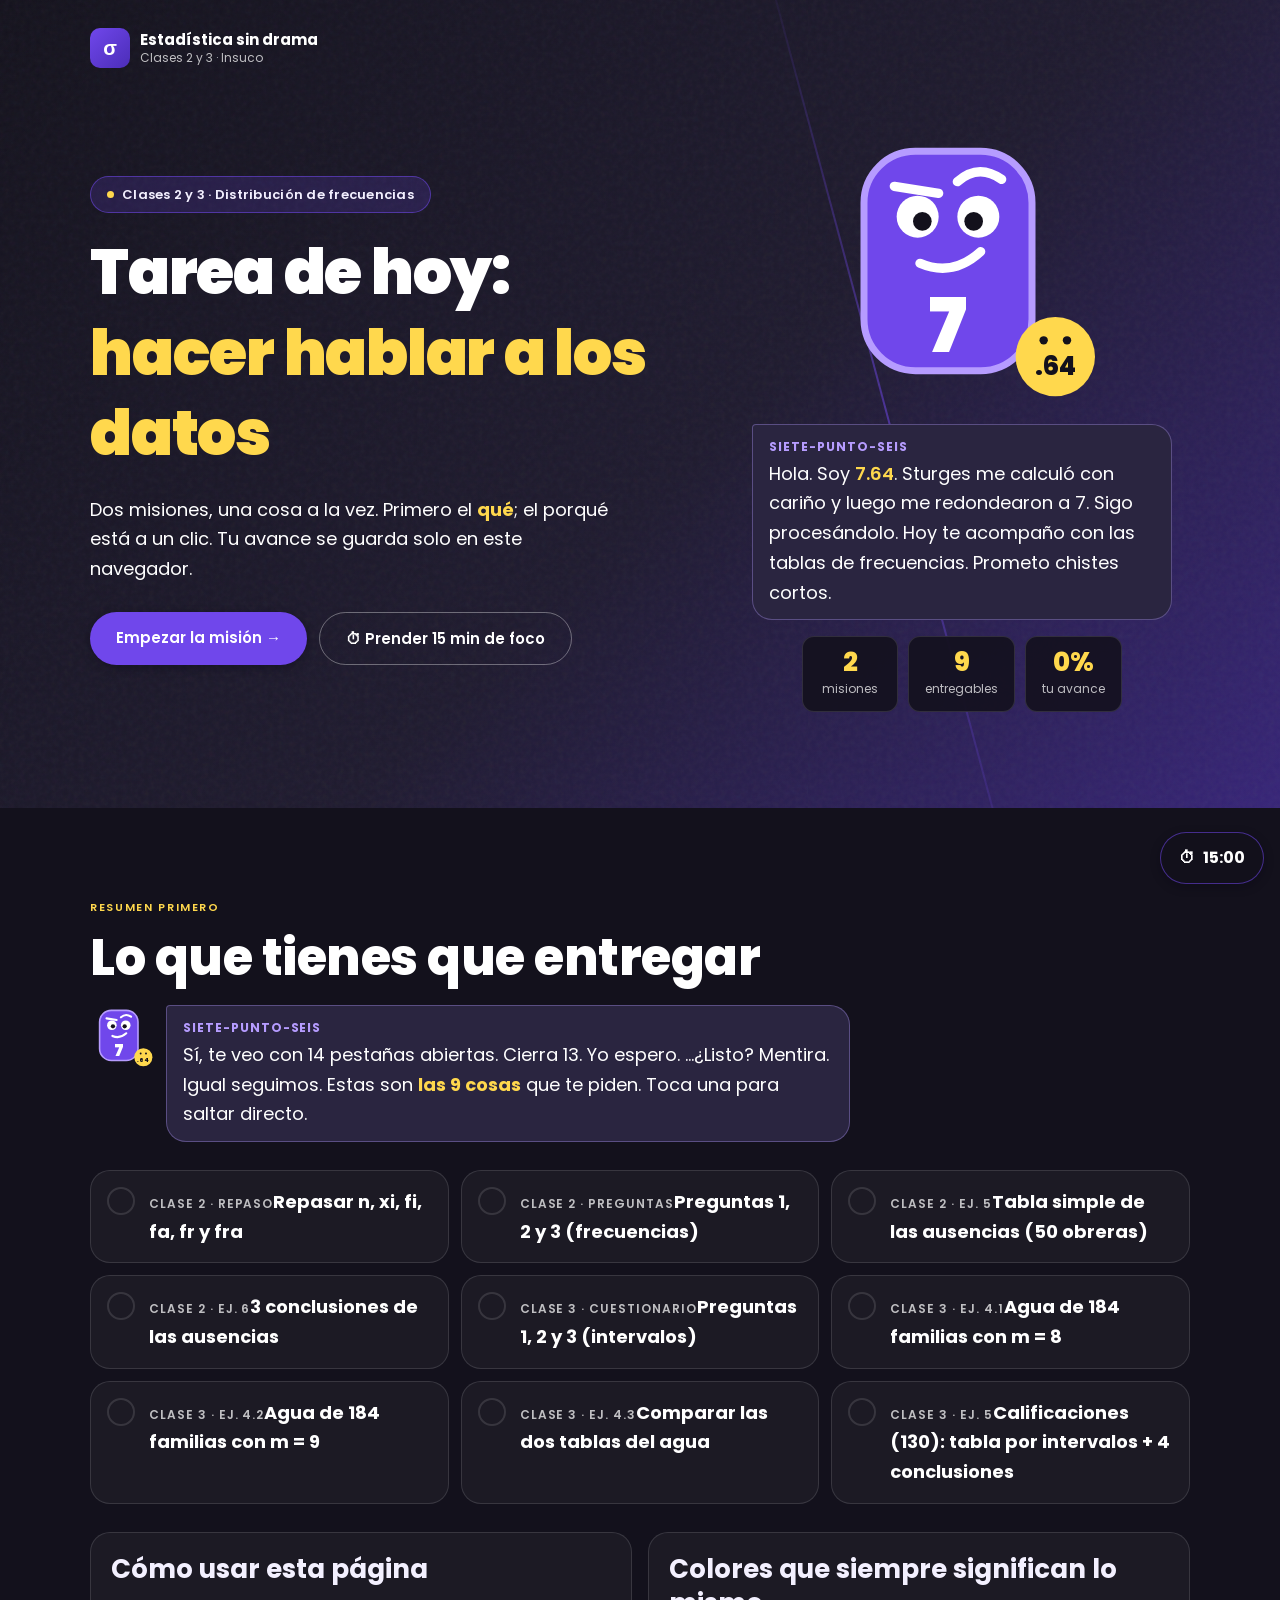
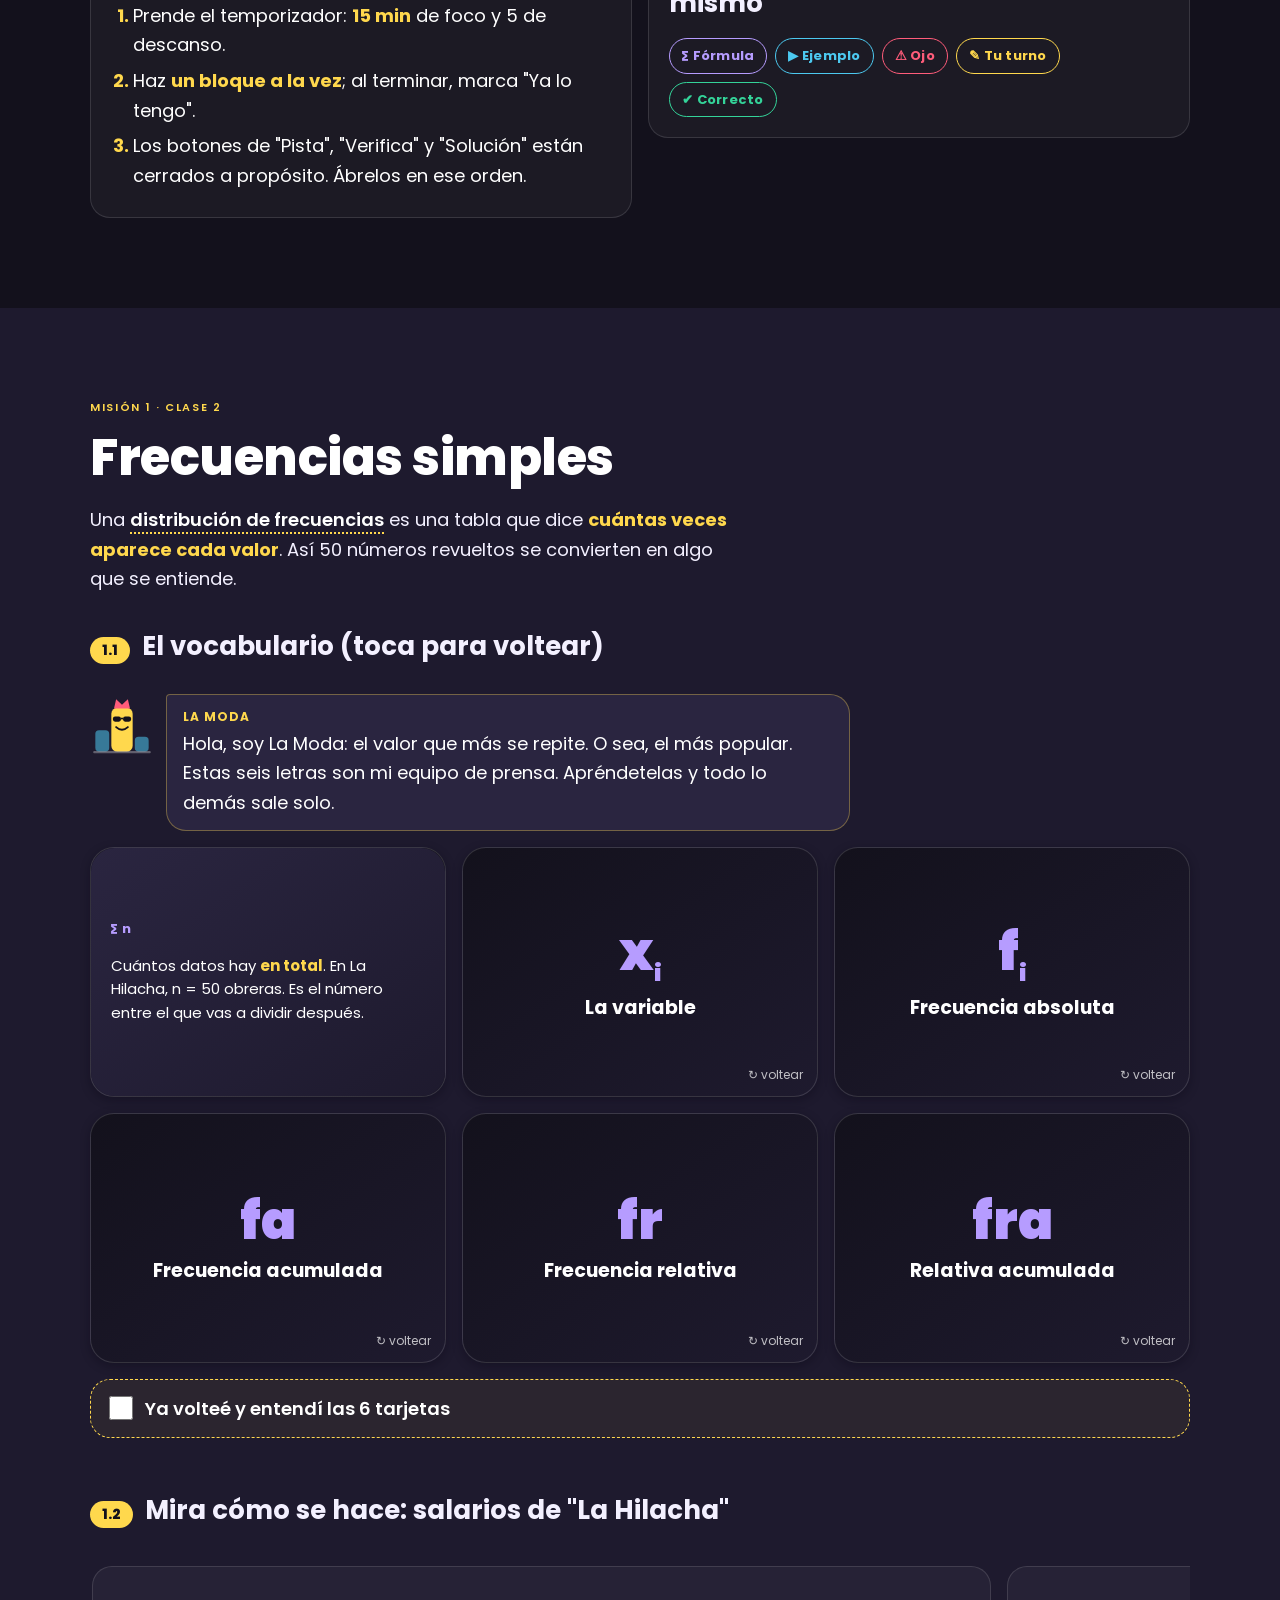
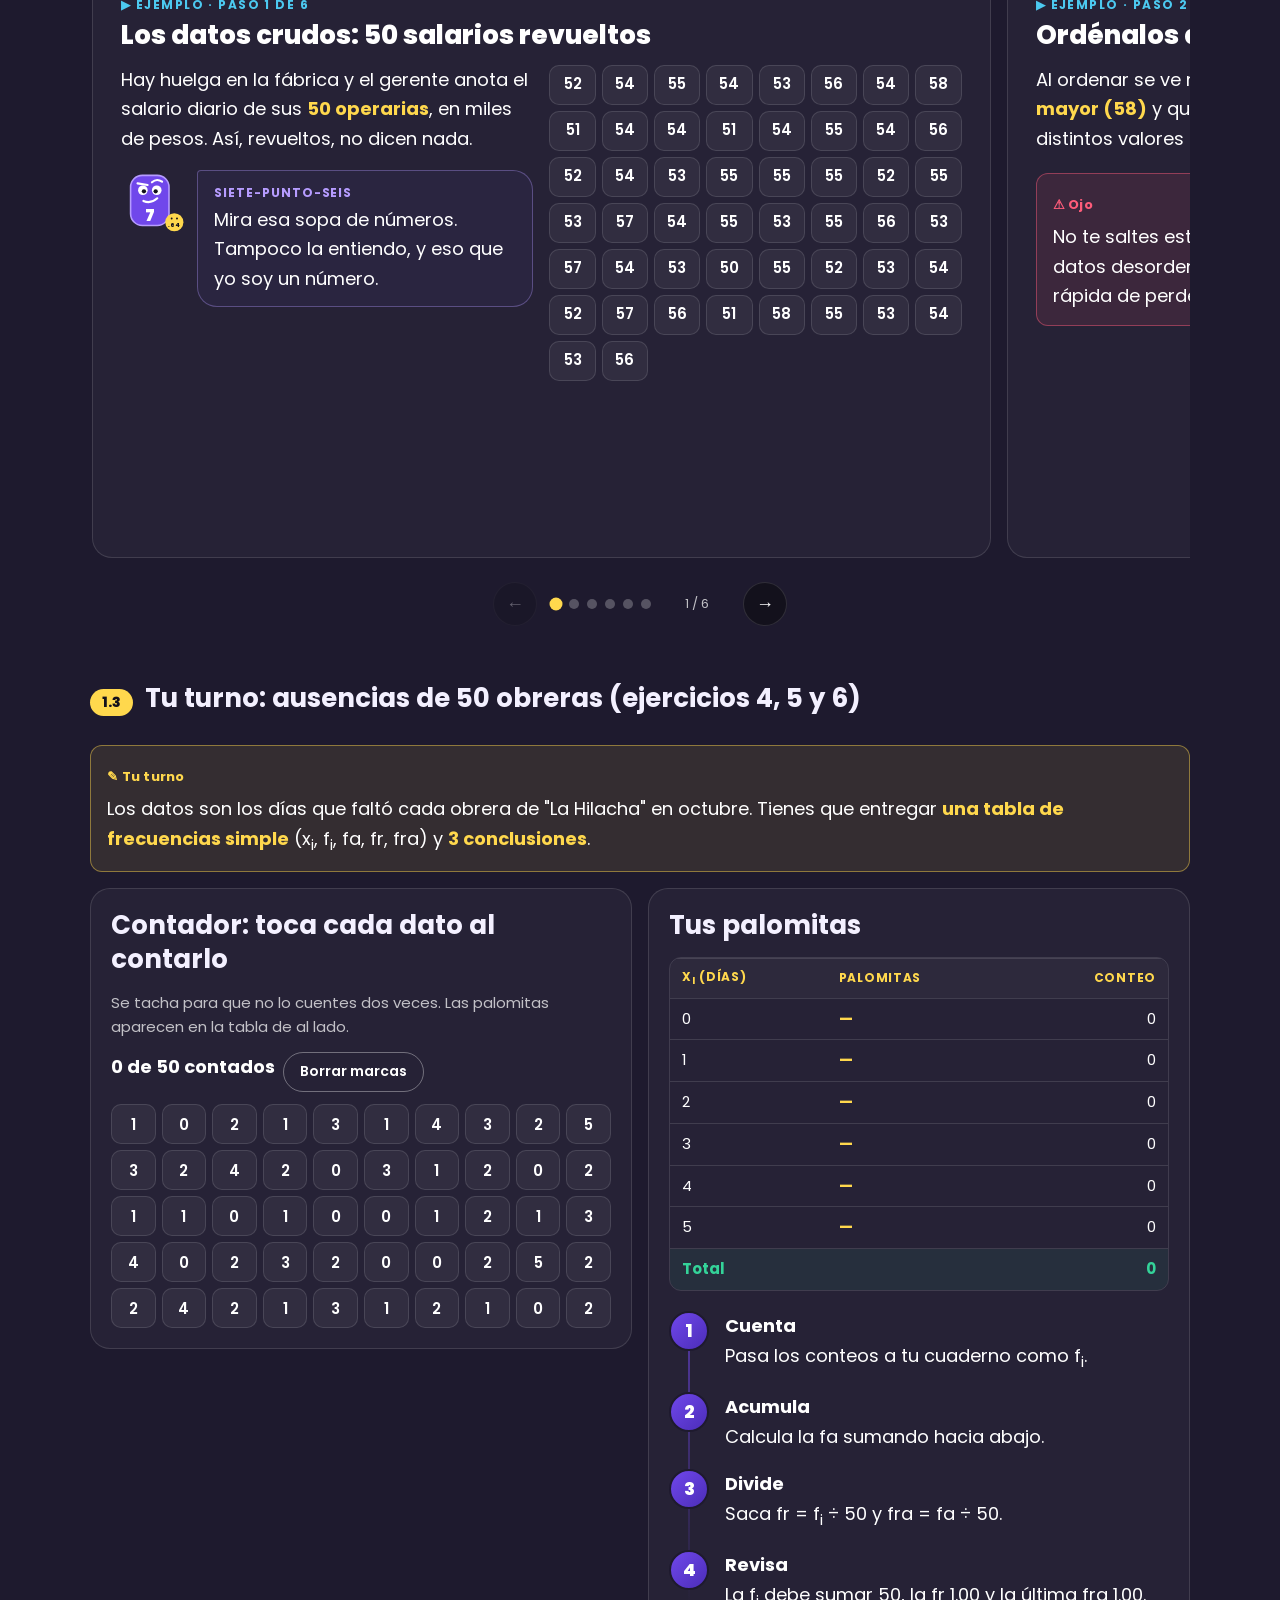
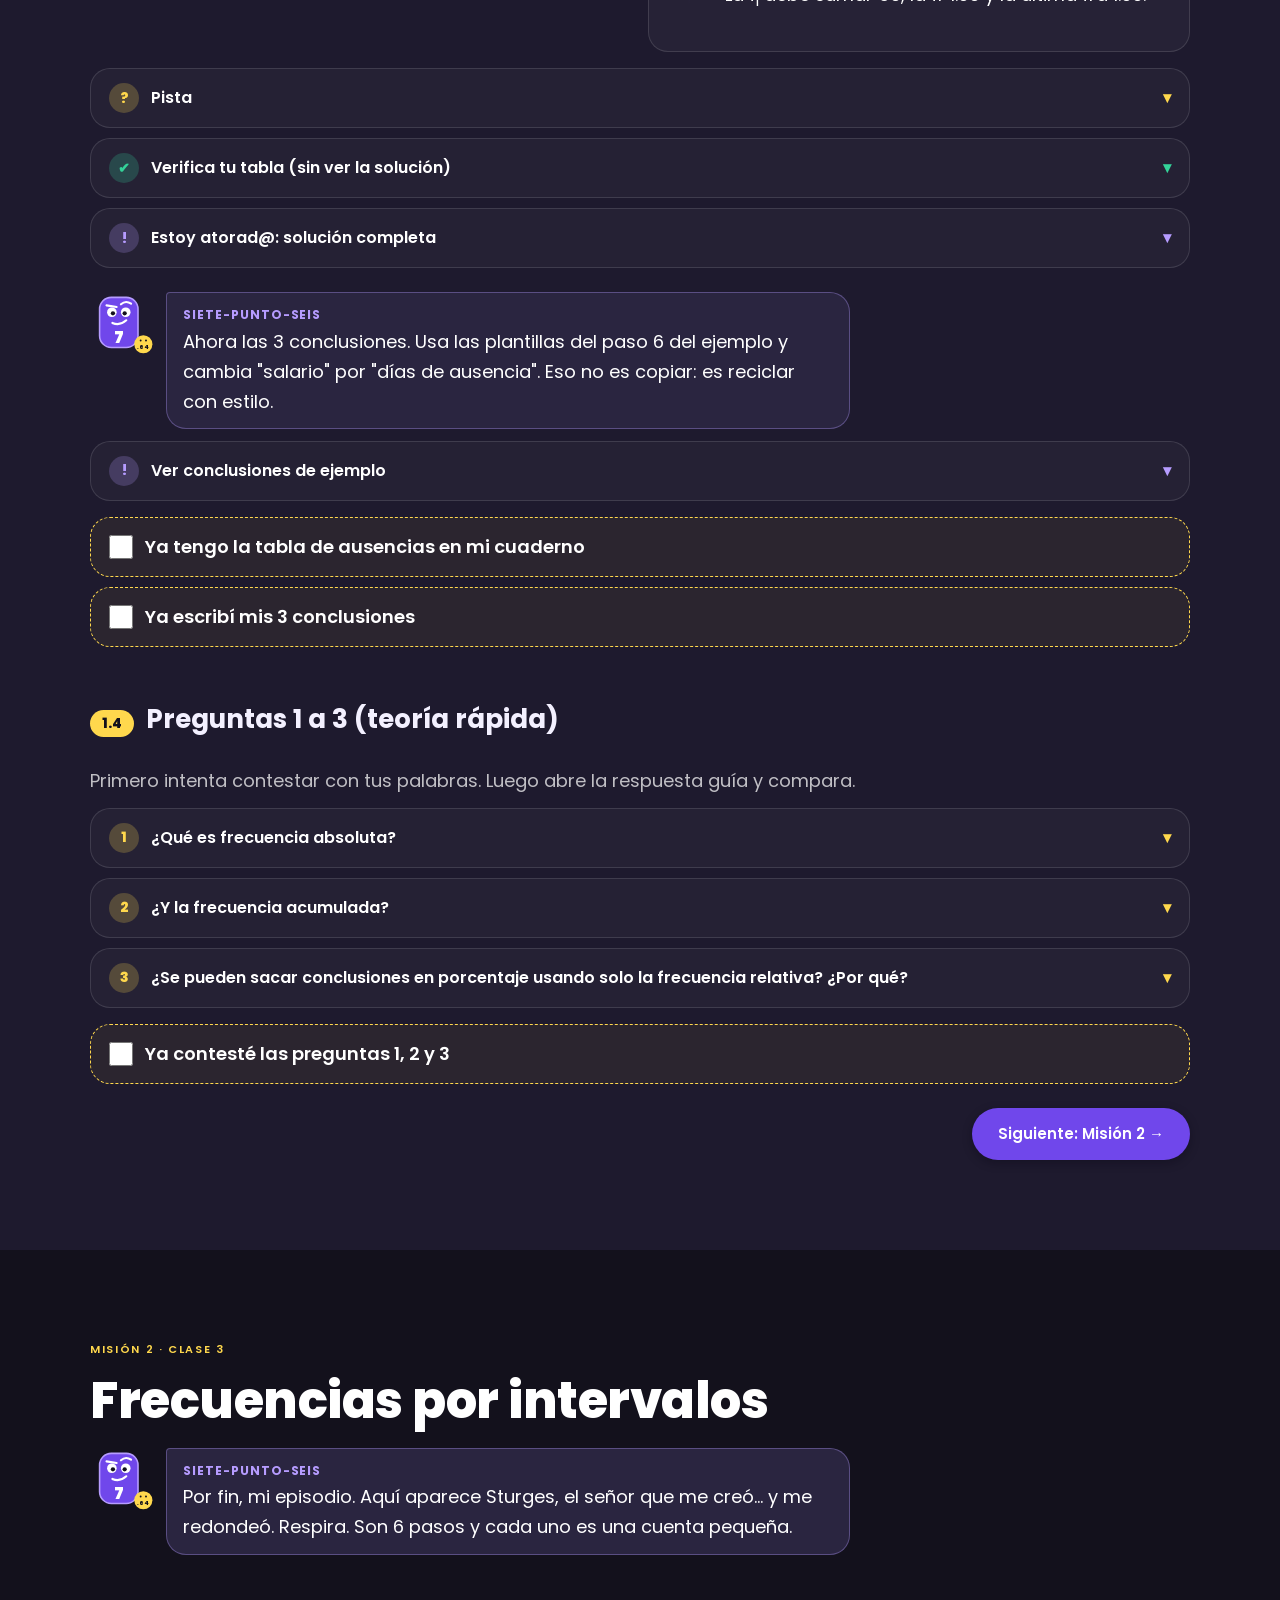
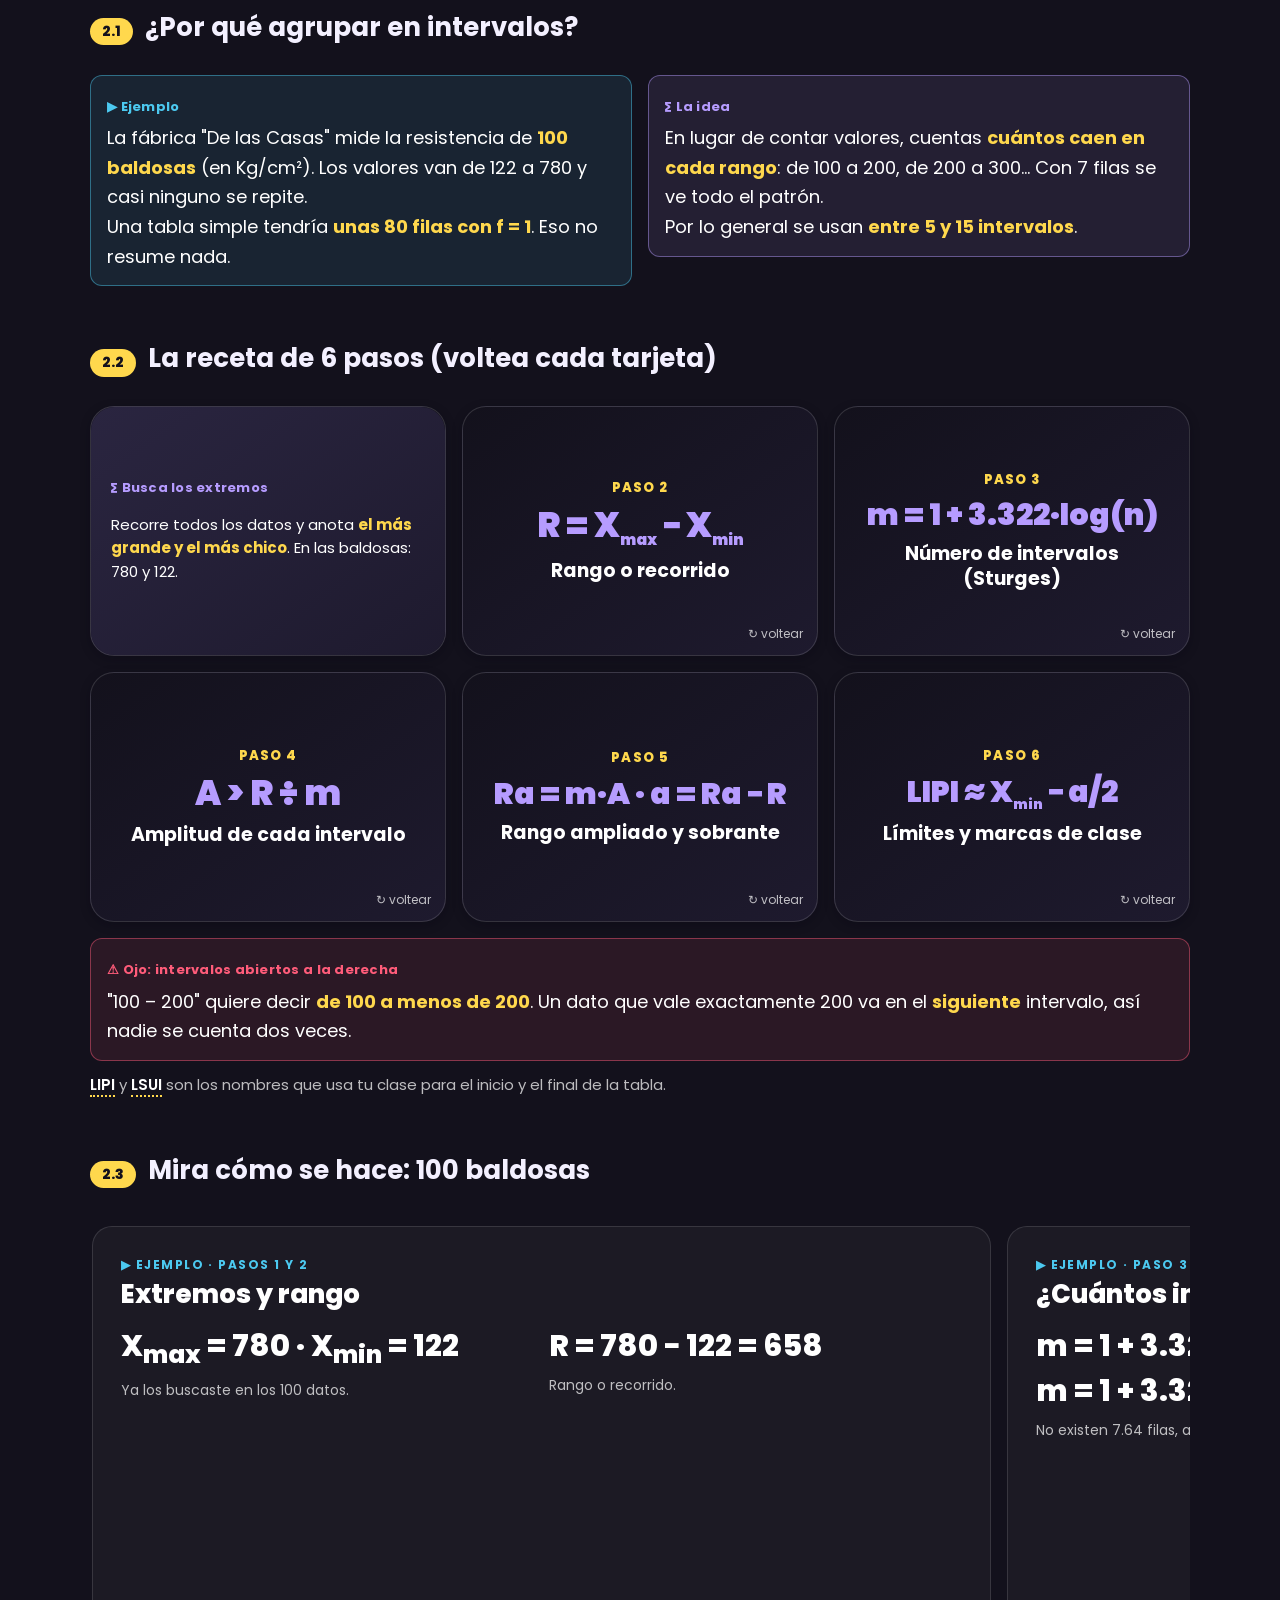
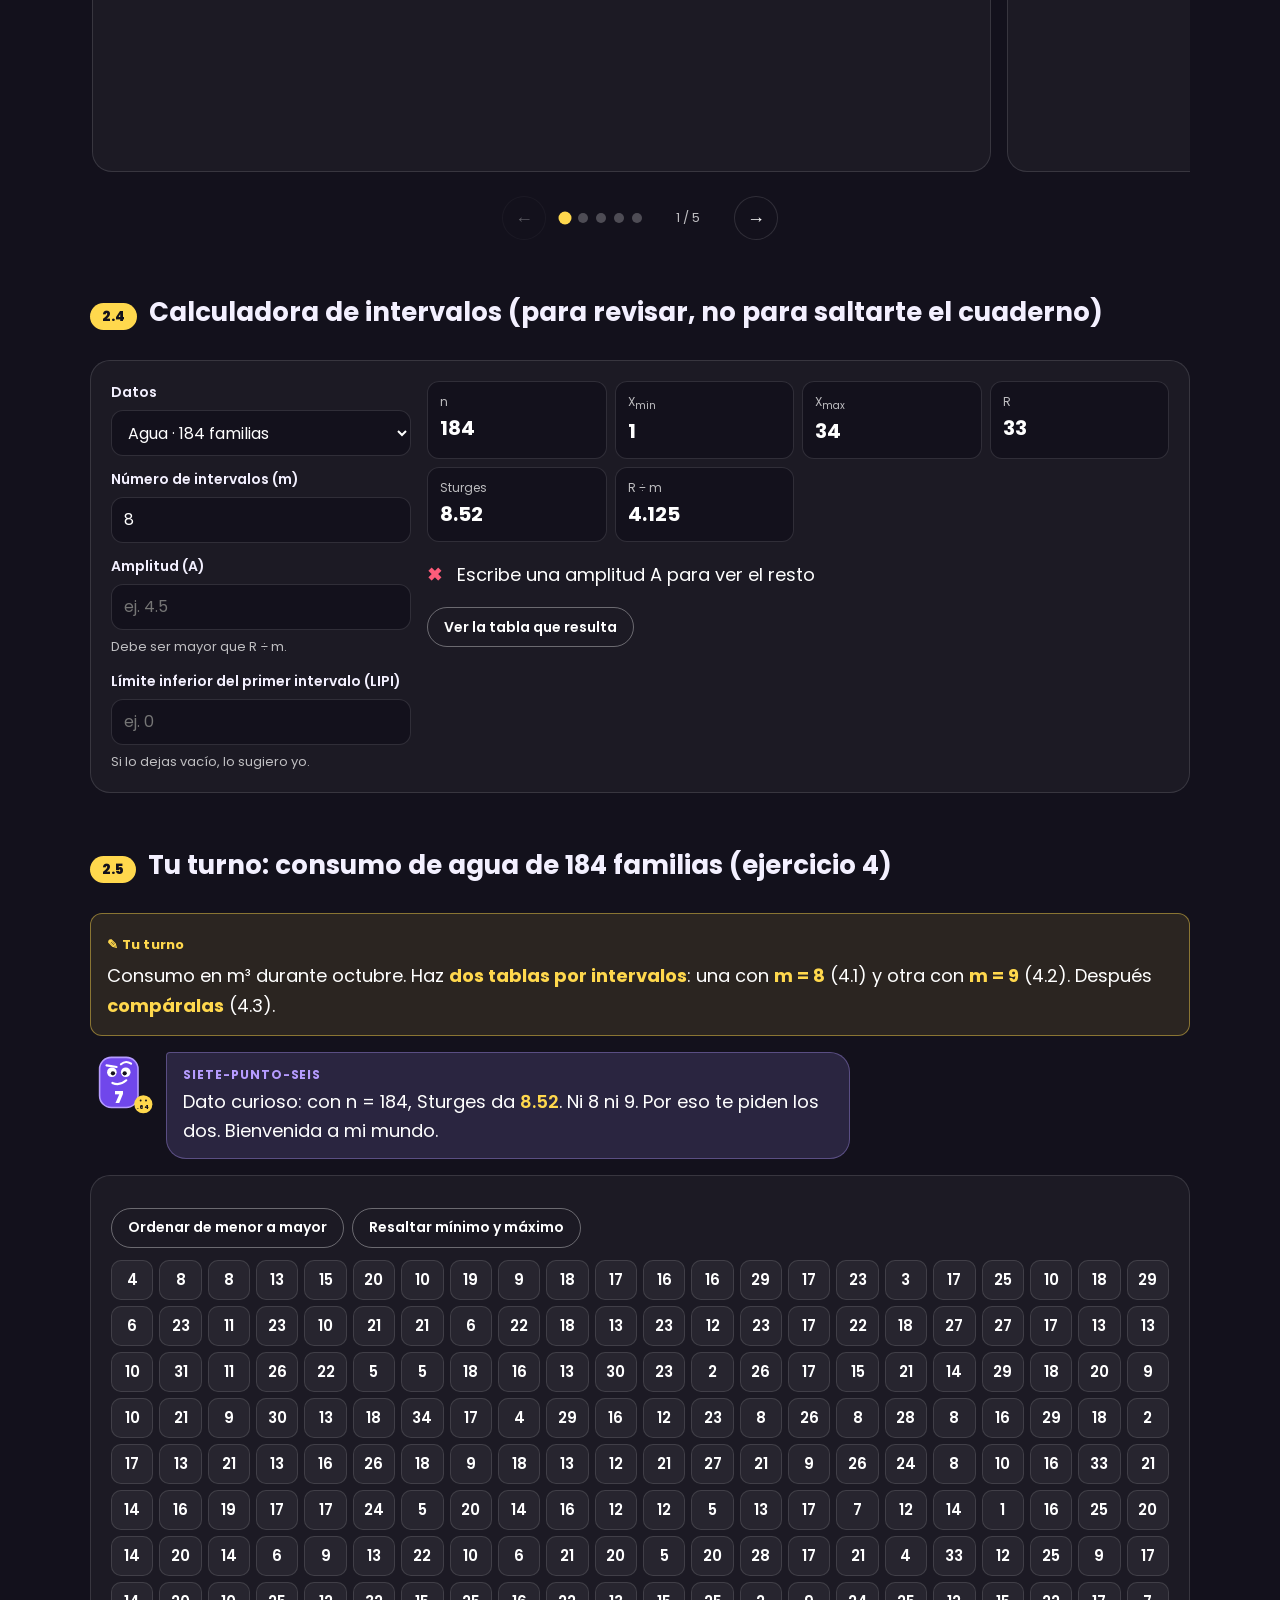
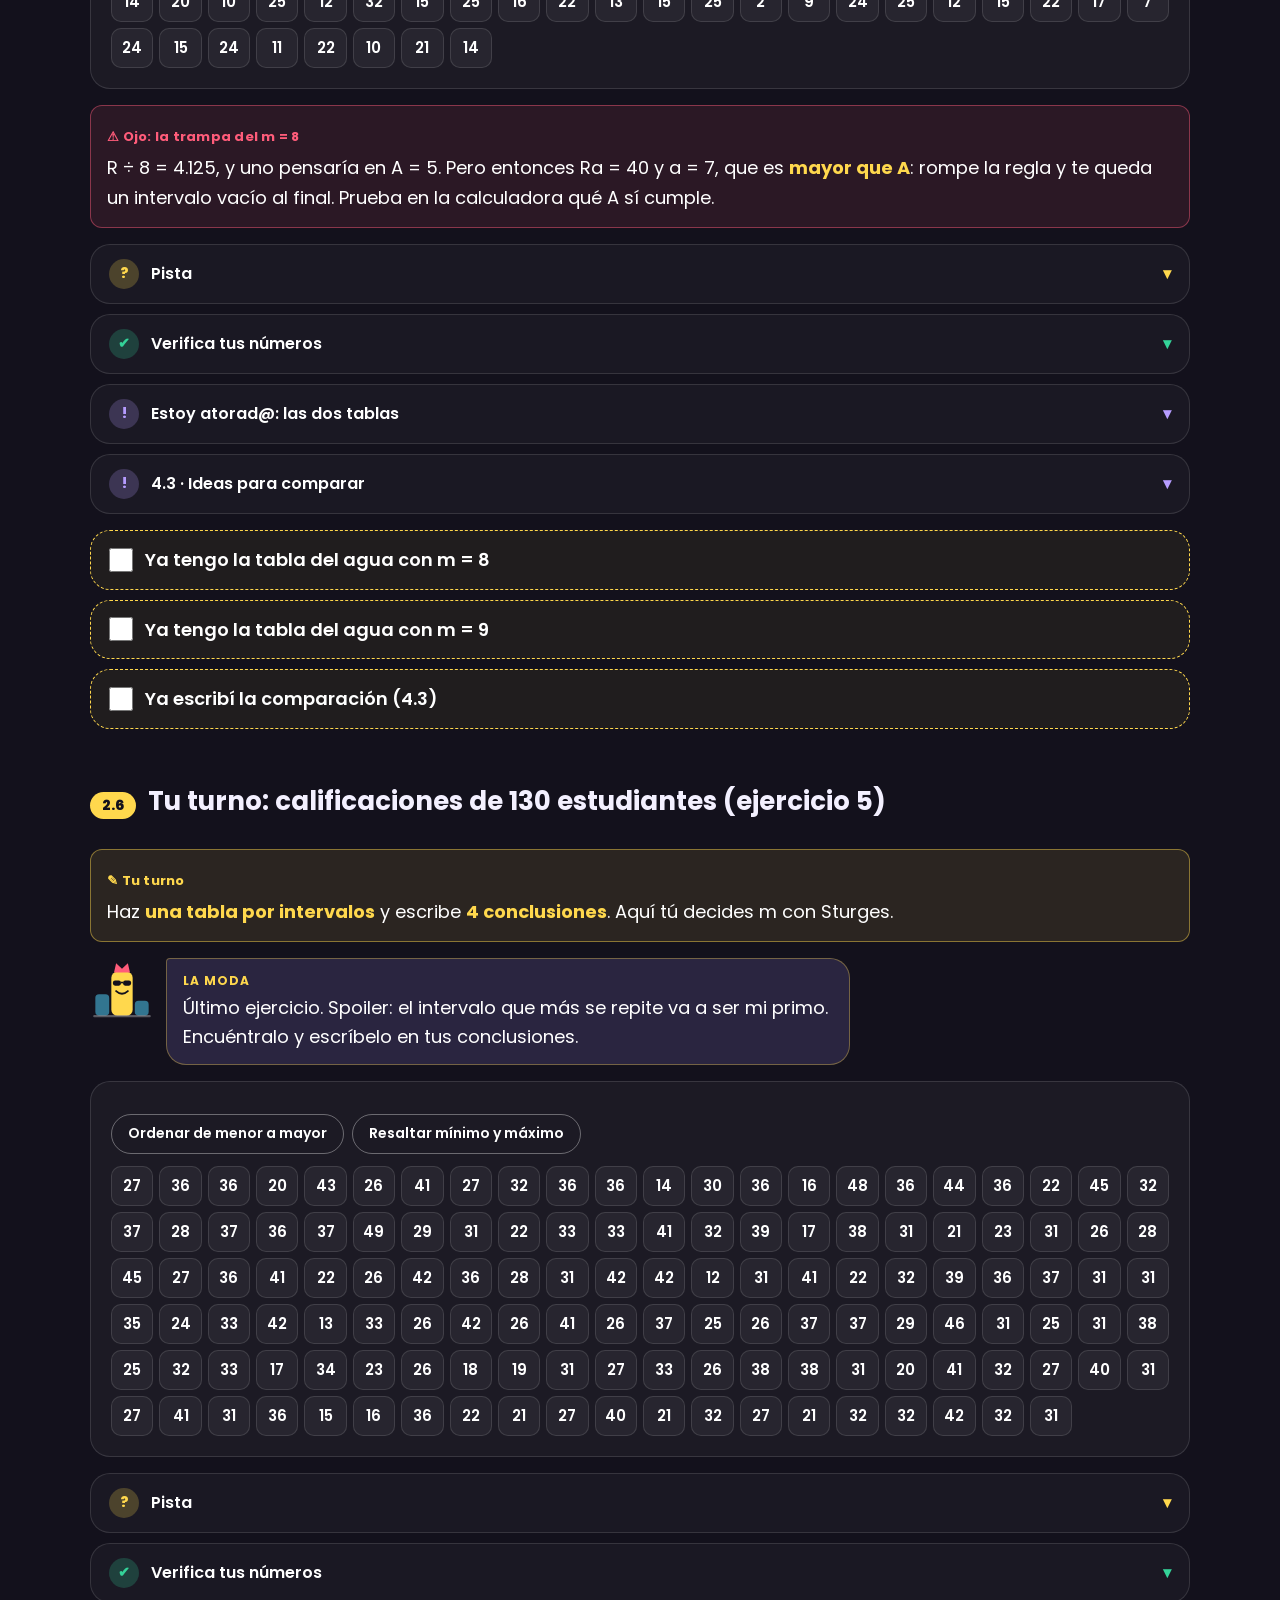
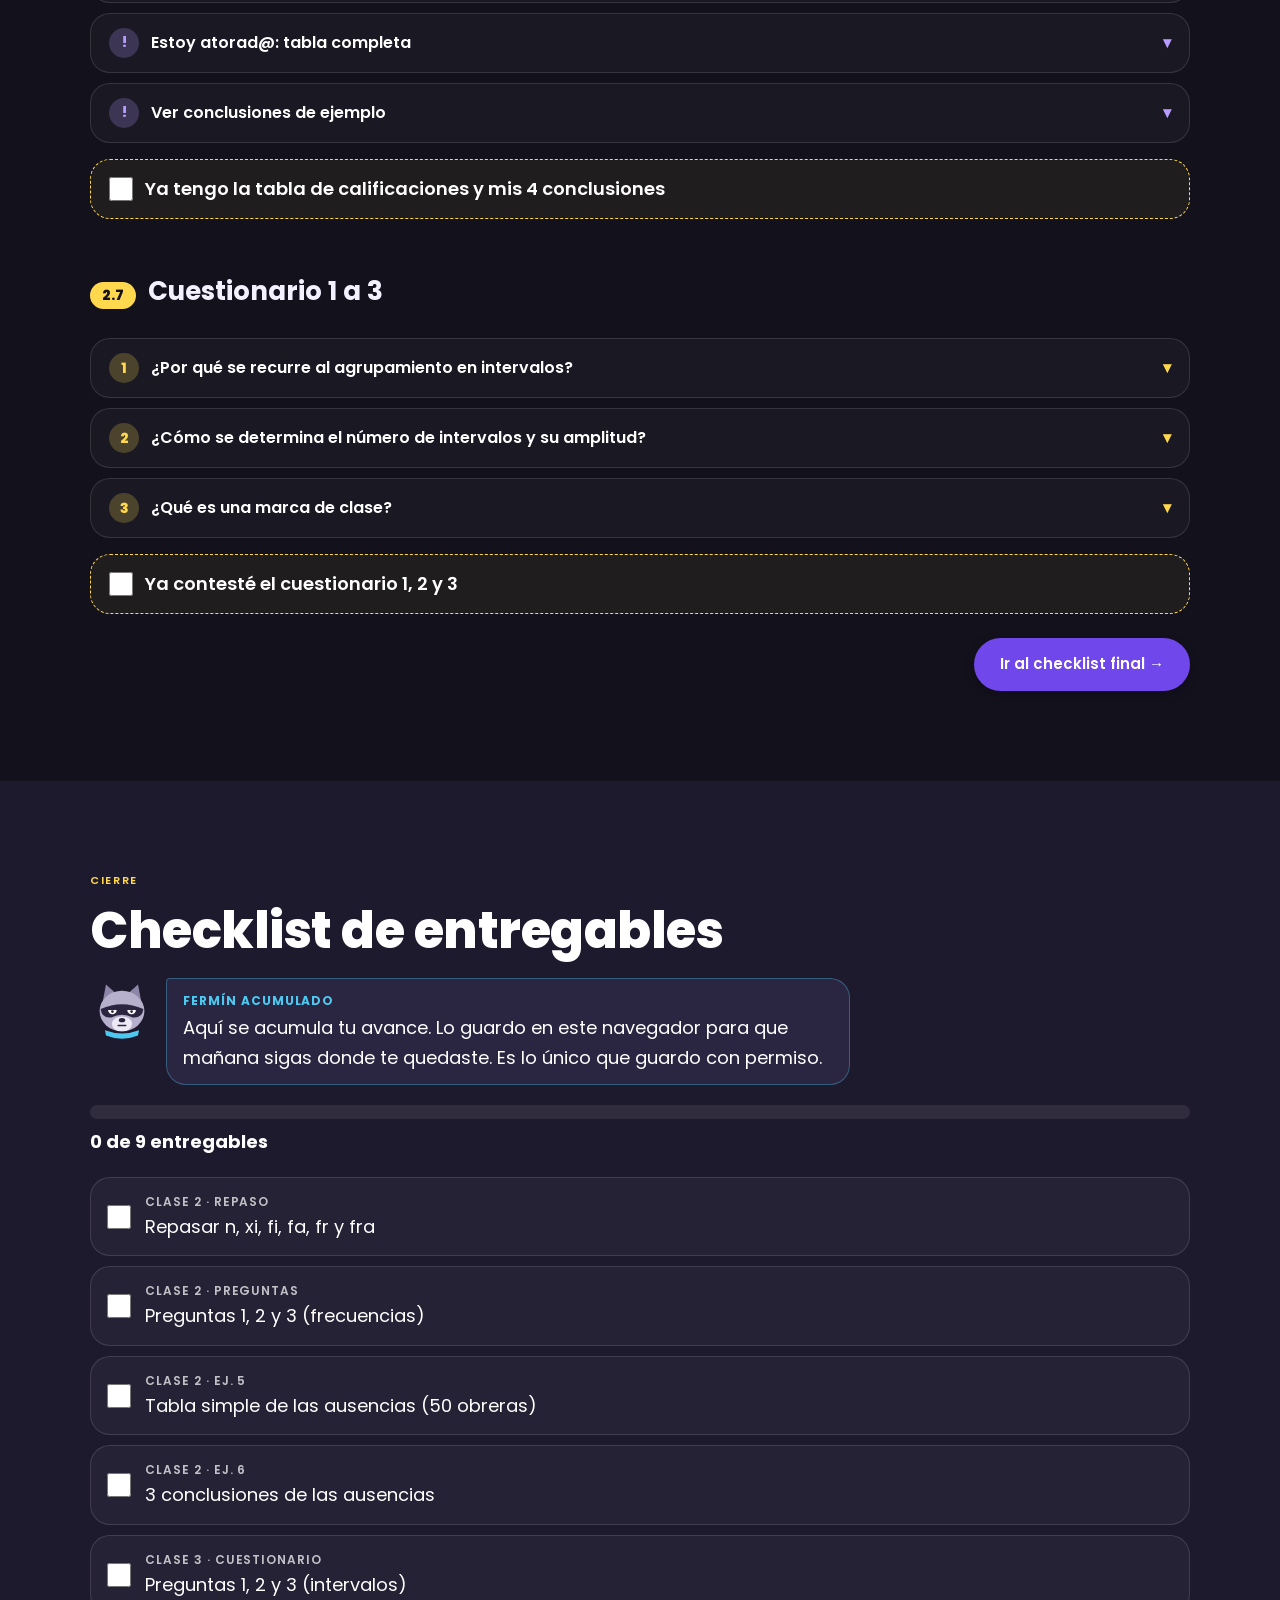
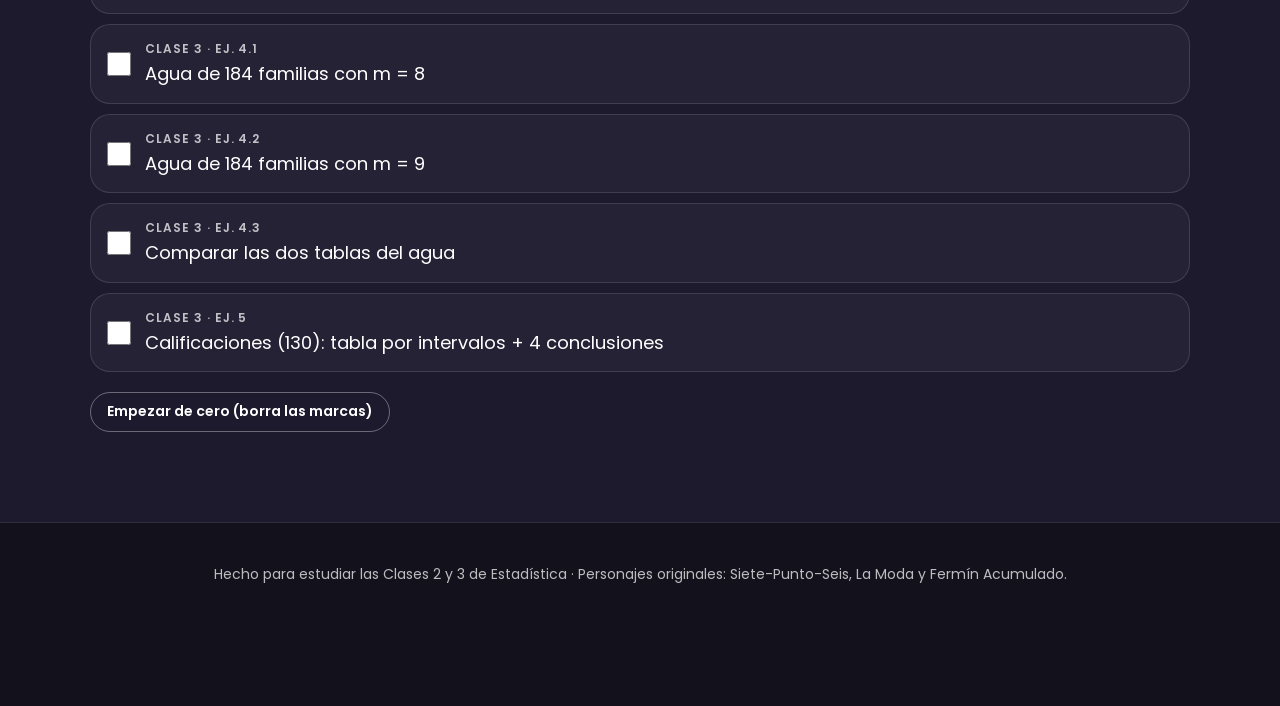
==== index.html @ 978d1857 "Agregar guía interactiva de Estadística (Clases 2 y 3) Página para estudiar las tareas de distribuci" ====
<!DOCTYPE html>
<html lang="es">
<head>
<meta charset="UTF-8">
<meta name="viewport" content="width=device-width, initial-scale=1">
<title>Estadística sin drama</title>
<meta name="description" content="Guía interactiva de las tareas de Estadística (Clases 2 y 3): distribución de frecuencias simple y por intervalos.">
<link rel="preconnect" href="https://fonts.googleapis.com">
<link rel="preconnect" href="https://fonts.gstatic.com" crossorigin>
<link href="https://fonts.googleapis.com/css2?family=Poppins:wght@400;600;700;800;900&display=swap" rel="stylesheet">
<link rel="stylesheet" href="css/styles.css">
</head>
<body>
<a class="skip" href="#entregables">Saltar al contenido</a>

<!-- ============ AVATARES (SVG originales) ============ -->
<svg width="0" height="0" style="position:absolute" aria-hidden="true">
  <symbol id="av-siete" viewBox="0 0 120 120">
    <rect x="18" y="10" width="72" height="94" rx="22" style="fill:var(--electric)"/>
    <rect x="18" y="10" width="72" height="94" rx="22" fill="none" stroke-width="3" style="stroke:var(--sig-formula)"/>
    <circle cx="41" cy="38" r="9" style="fill:var(--white)"/>
    <circle cx="67" cy="38" r="9" style="fill:var(--white)"/>
    <circle cx="43" cy="40" r="4" style="fill:var(--navy-deep)"/>
    <circle cx="65" cy="40" r="4" style="fill:var(--navy-deep)"/>
    <path d="M31 25 L50 28" stroke-width="4" stroke-linecap="round" style="stroke:var(--white)"/>
    <path d="M58 23 Q67 15 77 22" fill="none" stroke-width="4" stroke-linecap="round" style="stroke:var(--white)"/>
    <path d="M42 58 Q56 64 68 53" fill="none" stroke-width="4" stroke-linecap="round" style="stroke:var(--white)"/>
    <text x="54" y="96" text-anchor="middle" font-family="Poppins, sans-serif" font-weight="900" font-size="32" style="fill:var(--white)">7</text>
    <circle cx="100" cy="98" r="17" style="fill:var(--electric-lt)"/>
    <circle cx="95" cy="91" r="1.8" style="fill:var(--ink-on-light)"/>
    <circle cx="105" cy="91" r="1.8" style="fill:var(--ink-on-light)"/>
    <text x="100" y="106" text-anchor="middle" font-family="Poppins, sans-serif" font-weight="800" font-size="11" style="fill:var(--ink-on-light)">.64</text>
  </symbol>
  <symbol id="av-moda" viewBox="0 0 120 120">
    <rect x="10" y="68" width="26" height="40" rx="7" style="fill:var(--sig-ejemplo)" opacity=".55"/>
    <rect x="84" y="80" width="26" height="28" rx="7" style="fill:var(--sig-ejemplo)" opacity=".55"/>
    <rect x="40" y="26" width="40" height="82" rx="11" style="fill:var(--electric-lt)"/>
    <path d="M45 27 L49 10 L60 20 L71 10 L75 27 Z" style="fill:var(--danger)"/>
    <rect x="43" y="42" width="15" height="10" rx="4" style="fill:var(--ink-on-light)"/>
    <rect x="62" y="42" width="15" height="10" rx="4" style="fill:var(--ink-on-light)"/>
    <path d="M58 46 h4" stroke-width="3" style="stroke:var(--ink-on-light)"/>
    <path d="M49 62 Q60 72 71 62" fill="none" stroke-width="3.5" stroke-linecap="round" style="stroke:var(--ink-on-light)"/>
    <rect x="6" y="107" width="108" height="4" rx="2" style="fill:var(--white)" opacity=".3"/>
  </symbol>
  <symbol id="av-fermin" viewBox="0 0 120 120">
    <path d="M24 44 L30 12 L52 32 Z" style="fill:var(--char-gris-dk)"/>
    <path d="M96 44 L90 12 L68 32 Z" style="fill:var(--char-gris-dk)"/>
    <ellipse cx="60" cy="62" rx="42" ry="38" style="fill:var(--char-gris)"/>
    <path d="M20 58 Q60 40 100 58 Q98 76 80 74 Q60 64 40 74 Q22 76 20 58 Z" style="fill:var(--char-tinta)"/>
    <path d="M34 60 a8 8 0 0 0 16 0 Z" style="fill:var(--white)"/>
    <path d="M70 60 a8 8 0 0 0 16 0 Z" style="fill:var(--white)"/>
    <circle cx="42" cy="63" r="2.6" style="fill:var(--char-tinta)"/>
    <circle cx="78" cy="63" r="2.6" style="fill:var(--char-tinta)"/>
    <ellipse cx="60" cy="86" rx="19" ry="14" style="fill:var(--char-claro)"/>
    <ellipse cx="60" cy="79" rx="6" ry="4" style="fill:var(--char-tinta)"/>
    <path d="M53 89 h14" stroke-width="3" stroke-linecap="round" style="stroke:var(--char-tinta)"/>
    <path d="M28 98 Q60 110 92 98 L90 108 Q60 120 30 108 Z" style="fill:var(--sig-ejemplo)"/>
  </symbol>
</svg>

<!-- ============ NAVEGACIÓN ============ -->
<nav class="est-subnav" id="subnav" aria-label="Secciones">
  <a class="est-subnav__brand" href="#inicio">σ Estadística <span>sin drama</span></a>
  <button class="est-subnav__toggle" id="navToggle" aria-expanded="false" aria-controls="navMenu" aria-label="Abrir menú"><span></span><span></span><span></span></button>
  <ul class="est-subnav__menu" id="navMenu">
    <li><a class="est-subnav__link" href="#inicio">Inicio</a></li>
    <li><a class="est-subnav__link" href="#entregables">Entregables</a></li>
    <li><a class="est-subnav__link" href="#mision-1">Misión 1</a></li>
    <li><a class="est-subnav__link" href="#mision-2">Misión 2</a></li>
    <li><a class="est-subnav__link" href="#checklist">Checklist</a></li>
  </ul>
  <div class="est-subnav__progress" id="navProgress" aria-hidden="true"></div>
</nav>

<main>
<!-- ============ PORTADA ============ -->
<header class="est-hero" id="inicio">
  <div class="est-hero__top">
    <a class="est-logo" href="#inicio">
      <span class="est-logo__mark" aria-hidden="true">σ</span>
      <span class="est-logo__text">Estadística sin drama<span>Clases 2 y 3 · Insuco</span></span>
    </a>
  </div>
  <div class="est-hero__body">
    <div>
      <span class="est-badge">Clases 2 y 3 · Distribución de frecuencias</span>
      <h1 class="est-hero__headline">Tarea de hoy: <em>hacer hablar a los datos</em></h1>
      <p class="est-hero__sub">Dos misiones, una cosa a la vez. Primero el <strong>qué</strong>; el porqué está a un clic. Tu avance se guarda solo en este navegador.</p>
      <div class="est-cta-group">
        <a class="est-btn est-btn--primary" href="#entregables">Empezar la misión →</a>
        <button class="est-btn est-btn--outline" type="button" data-pomo-start>⏱ Prender 15 min de foco</button>
      </div>
    </div>
    <div class="est-hero__stage">
      <svg class="est-hero__avatar" role="img" aria-label="Siete-Punto-Seis, el presentador"><use href="#av-siete"/></svg>
      <div class="est-say est-say--siete">
        <div class="est-say__bubble">
          <span class="est-say__name">Siete-Punto-Seis</span>
          <p>Hola. Soy <em>7.64</em>. Sturges me calculó con cariño y luego me redondearon a 7. Sigo procesándolo. Hoy te acompaño con las tablas de frecuencias. Prometo chistes cortos.</p>
        </div>
      </div>
      <div class="est-stat-row">
        <div class="est-stat-card"><div class="est-stat-card__num">2</div><div class="est-stat-card__label">misiones</div></div>
        <div class="est-stat-card"><div class="est-stat-card__num">9</div><div class="est-stat-card__label">entregables</div></div>
        <div class="est-stat-card"><div class="est-stat-card__num" id="heroPct">0%</div><div class="est-stat-card__label">tu avance</div></div>
      </div>
    </div>
  </div>
</header>

<!-- ============ ENTREGABLES ============ -->
<section class="est-wrap" id="entregables" aria-labelledby="t-entregables">
  <div class="est-section">
    <p class="est-section__label">Resumen primero</p>
    <h2 class="est-section__title" id="t-entregables">Lo que tienes que entregar</h2>
    <div class="est-say est-say--siete">
      <svg class="est-say__av" aria-hidden="true"><use href="#av-siete"/></svg>
      <div class="est-say__bubble">
        <span class="est-say__name">Siete-Punto-Seis</span>
        <p>Sí, te veo con 14 pestañas abiertas. Cierra 13. Yo espero. …¿Listo? Mentira. Igual seguimos. Estas son <strong>las 9 cosas</strong> que te piden. Toca una para saltar directo.</p>
      </div>
    </div>
    <div class="est-deliv" id="delivList"></div>

    <div class="est-grid-2 est-howto">
      <div class="est-card">
        <p class="est-section__subtitle">Cómo usar esta página</p>
        <ol>
          <li>Prende el temporizador: <strong>15 min</strong> de foco y 5 de descanso.</li>
          <li>Haz <strong>un bloque a la vez</strong>; al terminar, marca "Ya lo tengo".</li>
          <li>Los botones de "Pista", "Verifica" y "Solución" están cerrados a propósito. Ábrelos en ese orden.</li>
        </ol>
      </div>
      <div class="est-card">
        <p class="est-section__subtitle">Colores que siempre significan lo mismo</p>
        <div class="est-legend">
          <span class="est-tag est-tag--formula">∑ Fórmula</span>
          <span class="est-tag est-tag--ejemplo">▶ Ejemplo</span>
          <span class="est-tag est-tag--ojo">⚠ Ojo</span>
          <span class="est-tag est-tag--turno">✎ Tu turno</span>
          <span class="est-tag est-tag--ok">✔ Correcto</span>
        </div>
      </div>
    </div>
  </div>
</section>

<!-- ============ MISIÓN 1 ============ -->
<section class="est-wrap est-wrap--alt" id="mision-1" aria-labelledby="t-m1">
  <div class="est-section">
    <p class="est-section__label">Misión 1 · Clase 2</p>
    <h2 class="est-section__title" id="t-m1">Frecuencias simples</h2>
    <p class="est-section__desc">Una <span class="est-term" tabindex="0">distribución de frecuencias<span class="est-tooltip" role="tooltip">Tabla que muestra cuántas veces aparece cada valor dentro de un conjunto de datos.</span></span> es una tabla que dice <strong>cuántas veces aparece cada valor</strong>. Así 50 números revueltos se convierten en algo que se entiende.</p>

    <!-- 1.1 Vocabulario -->
    <div class="est-block" id="m1-vocab">
      <div class="est-block__head"><span class="est-block__num">1.1</span><h3 class="est-section__subtitle">El vocabulario (toca para voltear)</h3></div>
      <div class="est-say est-say--moda" style="margin-bottom:16px">
        <svg class="est-say__av" aria-hidden="true"><use href="#av-moda"/></svg>
        <div class="est-say__bubble">
          <span class="est-say__name">La Moda</span>
          <p>Hola, soy La Moda: el valor que más se repite. O sea, el más popular. Estas seis letras son mi equipo de prensa. Apréndetelas y todo lo demás sale solo.</p>
        </div>
      </div>
      <div class="est-flips" data-autoflip>
        <div class="est-flip"><button class="est-flip__inner" type="button" aria-pressed="false">
          <span class="est-flip__face est-flip__face--front"><span class="est-flip__symbol">n</span><span class="est-flip__name">Tamaño de la muestra</span><span class="est-flip__hint">↻ voltear</span></span>
          <span class="est-flip__face est-flip__face--back"><span class="est-tag est-tag--formula">∑ n</span><span class="est-flip__text">Cuántos datos hay <strong>en total</strong>. En La Hilacha, n = 50 obreras. Es el número entre el que vas a dividir después.</span></span>
        </button></div>
        <div class="est-flip"><button class="est-flip__inner" type="button" aria-pressed="false">
          <span class="est-flip__face est-flip__face--front"><span class="est-flip__symbol">x<sub>i</sub></span><span class="est-flip__name">La variable</span><span class="est-flip__hint">↻ voltear</span></span>
          <span class="est-flip__face est-flip__face--back"><span class="est-tag est-tag--formula">∑ x<sub>i</sub></span><span class="est-flip__text">Cada <strong>valor distinto</strong> que aparece. En los salarios: 50, 51, … 58 (miles de $). Es la primera columna, ordenada de menor a mayor.</span></span>
        </button></div>
        <div class="est-flip"><button class="est-flip__inner" type="button" aria-pressed="false">
          <span class="est-flip__face est-flip__face--front"><span class="est-flip__symbol">f<sub>i</sub></span><span class="est-flip__name">Frecuencia absoluta</span><span class="est-flip__hint">↻ voltear</span></span>
          <span class="est-flip__face est-flip__face--back"><span class="est-tag est-tag--formula">∑ f<sub>i</sub></span><span class="est-flip__text"><strong>Cuántas veces</strong> se repite cada x<sub>i</sub>. El 54 aparece 12 veces, así que f = 12. Todas las f<sub>i</sub> juntas suman n.</span></span>
        </button></div>
        <div class="est-flip"><button class="est-flip__inner" type="button" aria-pressed="false">
          <span class="est-flip__face est-flip__face--front"><span class="est-flip__symbol">fa</span><span class="est-flip__name">Frecuencia acumulada</span><span class="est-flip__hint">↻ voltear</span></span>
          <span class="est-flip__face est-flip__face--back"><span class="est-tag est-tag--formula">∑ fa = fa anterior + f<sub>i</sub></span><span class="est-flip__text">La f<sub>i</sub> de esta fila <strong>más todas las de arriba</strong>: 1, 4, 9, 18… La última siempre vale n.</span></span>
        </button></div>
        <div class="est-flip"><button class="est-flip__inner" type="button" aria-pressed="false">
          <span class="est-flip__face est-flip__face--front"><span class="est-flip__symbol">fr</span><span class="est-flip__name">Frecuencia relativa</span><span class="est-flip__hint">↻ voltear</span></span>
          <span class="est-flip__face est-flip__face--back"><span class="est-tag est-tag--formula">∑ fr = f<sub>i</sub> ÷ n</span><span class="est-flip__text">12 ÷ 50 = 0.24, o sea, <strong>el 24%</strong>. Es la parte del total. Todas las fr suman 1 (100%).</span></span>
        </button></div>
        <div class="est-flip"><button class="est-flip__inner" type="button" aria-pressed="false">
          <span class="est-flip__face est-flip__face--front"><span class="est-flip__symbol">fra</span><span class="est-flip__name">Relativa acumulada</span><span class="est-flip__hint">↻ voltear</span></span>
          <span class="est-flip__face est-flip__face--back"><span class="est-tag est-tag--formula">∑ fra = fa ÷ n</span><span class="est-flip__text">30 ÷ 50 = 0.60, o sea que <strong>el 60% gana 54 o menos</strong>. Sirve para las frases de "o menos". La última vale 1.00.</span></span>
        </button></div>
      </div>
    </div>

    <!-- 1.2 Ejemplo resuelto -->
    <div class="est-block" id="m1-ejemplo">
      <div class="est-block__head"><span class="est-block__num">1.2</span><h3 class="est-section__subtitle">Mira cómo se hace: salarios de "La Hilacha"</h3></div>
      <div class="est-carousel" data-carousel aria-roledescription="carrusel" aria-label="Ejemplo resuelto de salarios">
        <div class="est-carousel__track">
          <article class="est-carousel__slide" aria-label="Paso 1 de 6">
            <p class="est-slide__step">▶ Ejemplo · Paso 1 de 6</p>
            <h4 class="est-slide__title">Los datos crudos: 50 salarios revueltos</h4>
            <div class="est-slide__body est-slide__body--split">
              <div class="est-stack">
                <p>Hay huelga en la fábrica y el gerente anota el salario diario de sus <strong>50 operarias</strong>, en miles de pesos. Así, revueltos, no dicen nada.</p>
                <div class="est-say est-say--siete"><svg class="est-say__av" aria-hidden="true"><use href="#av-siete"/></svg><div class="est-say__bubble"><span class="est-say__name">Siete-Punto-Seis</span><p>Mira esa sopa de números. Tampoco la entiendo, y eso que yo soy un número.</p></div></div>
              </div>
              <div class="est-chips" data-chips="salarios"></div>
            </div>
          </article>
          <article class="est-carousel__slide" aria-label="Paso 2 de 6">
            <p class="est-slide__step">▶ Ejemplo · Paso 2 de 6</p>
            <h4 class="est-slide__title">Ordénalos de menor a mayor</h4>
            <div class="est-slide__body est-slide__body--split">
              <div class="est-stack">
                <p>Al ordenar se ve rápido el <strong>menor (50)</strong>, el <strong>mayor (58)</strong> y qué valores se repiten. Los distintos valores son tus <strong>x<sub>i</sub></strong>: del 50 al 58.</p>
                <div class="est-box est-box--ojo"><span class="est-tag est-tag--ojo">⚠ Ojo</span><p>No te saltes este paso. Contar sobre datos desordenados es la forma más rápida de perder uno.</p></div>
              </div>
              <div class="est-chips" data-chips="salarios" data-sorted></div>
            </div>
          </article>
          <article class="est-carousel__slide" aria-label="Paso 3 de 6">
            <p class="est-slide__step">▶ Ejemplo · Paso 3 de 6</p>
            <h4 class="est-slide__title">Cuenta cuántas veces sale cada valor (f<sub>i</sub>)</h4>
            <div class="est-slide__body est-slide__body--split">
              <div class="est-stack">
                <p>El 50 sale 1 vez, el 51 sale 3 veces y así sucesivamente. <strong>Comprueba</strong> que la columna f<sub>i</sub> sume 50.</p>
                <div class="est-say est-say--moda"><svg class="est-say__av" aria-hidden="true"><use href="#av-moda"/></svg><div class="est-say__bubble"><span class="est-say__name">La Moda</span><p>¿Ves el 54 con 12? Esa soy yo. Tendencia absoluta.</p></div></div>
              </div>
              <div class="est-table-wrap"><table class="est-table" data-simple="salarios" data-cols="x,f" data-hot="54"></table></div>
            </div>
          </article>
          <article class="est-carousel__slide" aria-label="Paso 4 de 6">
            <p class="est-slide__step">▶ Ejemplo · Paso 4 de 6</p>
            <h4 class="est-slide__title">Acumula: fa</h4>
            <div class="est-slide__body est-slide__body--split">
              <div class="est-stack">
                <div class="est-box est-box--formula"><span class="est-tag est-tag--formula">∑ Fórmula</span><p class="est-formula">fa = fa de arriba + f<sub>i</sub></p><p>1 → 1+3 = 4 → 4+5 = 9 → 9+9 = 18…</p></div>
                <div class="est-say est-say--fermin"><svg class="est-say__av" aria-hidden="true"><use href="#av-fermin"/></svg><div class="est-say__bubble"><span class="est-say__name">Fermín Acumulado</span><p>Mi filosofía de vida: no se suelta nada. Si la última fa no da 50, alguien perdió una obrera. Yo no fui. …Bueno, tal vez sí.</p></div></div>
              </div>
              <div class="est-table-wrap"><table class="est-table" data-simple="salarios" data-cols="x,f,fa" data-new="fa"></table></div>
            </div>
          </article>
          <article class="est-carousel__slide" aria-label="Paso 5 de 6">
            <p class="est-slide__step">▶ Ejemplo · Paso 5 de 6</p>
            <h4 class="est-slide__title">Divide entre n: fr y fra</h4>
            <div class="est-slide__body est-slide__body--split">
              <div class="est-stack">
                <div class="est-box est-box--formula"><span class="est-tag est-tag--formula">∑ Fórmula</span><p class="est-formula">fr = f<sub>i</sub> ÷ n &nbsp;·&nbsp; fra = fa ÷ n</p><p>Ejemplo: 12 ÷ 50 = 0.24 y 30 ÷ 50 = 0.60.</p></div>
                <div class="est-box est-box--ok"><span class="est-tag est-tag--ok">✔ Revisa</span><p>La columna f<sub>i</sub> suma <strong>50</strong>, la fr suma <strong>1.00</strong> y la última fra es <strong>1.00</strong>.</p></div>
              </div>
              <div class="est-table-wrap"><table class="est-table" data-simple="salarios" data-cols="x,f,fa,fr,fra" data-new="fr,fra"></table></div>
            </div>
          </article>
          <article class="est-carousel__slide" aria-label="Paso 6 de 6">
            <p class="est-slide__step">▶ Ejemplo · Paso 6 de 6</p>
            <h4 class="est-slide__title">Saca conclusiones (en español, no en números)</h4>
            <div class="est-slide__body est-slide__body--split">
              <ul class="est-stack" style="padding-left:1.2rem">
                <li>Solo el <strong>4%</strong> gana el máximo ($58.000). <em>Viene de la fr del 58.</em></li>
                <li>El mínimo ($50.000) lo gana una sola obrera: el <strong>2%</strong>.</li>
                <li>El <strong>62%</strong> gana entre $53.000 y $55.000. <em>Sale de 0.18 + 0.24 + 0.20.</em></li>
                <li>El <strong>60%</strong> gana $54.000 o menos. <em>Es la fra del 54.</em></li>
                <li>El <strong>64%</strong> gana $54.000 o más. <em>Se calcula 1 − 0.36.</em></li>
              </ul>
              <div class="est-box est-box--formula"><span class="est-tag est-tag--formula">∑ Plantillas para copiar</span>
                <p>"El <b>__%</b> de [quiénes] tiene [valor]." → usa la <strong>fr</strong>.</p>
                <p>"El <b>__%</b> tiene [valor] o menos." → usa la <strong>fra</strong>.</p>
                <p>"El <b>__%</b> tiene [valor] o más." → calcula 1 − la fra de la fila anterior.</p>
                <p>"El <b>__%</b> está entre A y B." → suma las fr de esas filas.</p>
              </div>
            </div>
          </article>
        </div>
        <div class="est-carousel__bar">
          <button class="est-carousel__arrow" type="button" data-prev aria-label="Paso anterior">←</button>
          <div class="est-carousel__dots" role="tablist"></div>
          <span class="est-carousel__count" aria-live="polite"></span>
          <button class="est-carousel__arrow" type="button" data-next aria-label="Paso siguiente">→</button>
        </div>
      </div>
    </div>

    <!-- 1.3 Tu turno: ausencias -->
    <div class="est-block" id="m1-turno">
      <div class="est-block__head"><span class="est-block__num">1.3</span><h3 class="est-section__subtitle">Tu turno: ausencias de 50 obreras (ejercicios 4, 5 y 6)</h3></div>
      <div class="est-box est-box--turno"><span class="est-tag est-tag--turno">✎ Tu turno</span>
        <p>Los datos son los días que faltó cada obrera de "La Hilacha" en octubre. Tienes que entregar <strong>una tabla de frecuencias simple</strong> (x<sub>i</sub>, f<sub>i</sub>, fa, fr, fra) y <strong>3 conclusiones</strong>.</p>
      </div>
      <div class="est-grid-2" style="margin-top:16px">
        <div class="est-card">
          <p class="est-section__subtitle">Contador: toca cada dato al contarlo</p>
          <p style="font-size:15px;color:var(--muted)">Se tacha para que no lo cuentes dos veces. Las palomitas aparecen en la tabla de al lado.</p>
          <div class="est-tools">
            <span class="est-counter__status" id="ausStatus" aria-live="polite">0 de 50 contados</span>
            <button class="est-btn est-btn--outline est-btn--sm" type="button" id="ausReset">Borrar marcas</button>
          </div>
          <div class="est-chips" id="ausChips"></div>
        </div>
        <div class="est-card">
          <p class="est-section__subtitle">Tus palomitas</p>
          <div class="est-table-wrap"><table class="est-table" id="ausTally"></table></div>
          <ol class="est-steps" style="margin-top:20px">
            <li><span class="est-steps__dot">1</span><strong>Cuenta</strong>Pasa los conteos a tu cuaderno como f<sub>i</sub>.</li>
            <li><span class="est-steps__dot">2</span><strong>Acumula</strong>Calcula la fa sumando hacia abajo.</li>
            <li><span class="est-steps__dot">3</span><strong>Divide</strong>Saca fr = f<sub>i</sub> ÷ 50 y fra = fa ÷ 50.</li>
            <li><span class="est-steps__dot">4</span><strong>Revisa</strong>La f<sub>i</sub> debe sumar 50, la fr 1.00 y la última fra 1.00.</li>
          </ol>
        </div>
      </div>
      <div style="margin-top:16px">
        <div class="est-acc est-acc--pista"><button class="est-acc__btn" type="button" aria-expanded="false"><span class="est-acc__icon">?</span><span class="est-acc__label">Pista</span><span class="est-acc__chev">▾</span></button>
          <div class="est-acc__panel" hidden><p>La variable va <strong>del 0 al 5</strong> (días de ausencia), así que tu tabla tiene <strong>6 filas</strong>. Sí: el 0 cuenta, porque hay obreras que no faltaron nunca.</p></div></div>
        <div class="est-acc est-acc--verifica"><button class="est-acc__btn" type="button" aria-expanded="false"><span class="est-acc__icon">✔</span><span class="est-acc__label">Verifica tu tabla (sin ver la solución)</span><span class="est-acc__chev">▾</span></button>
          <div class="est-acc__panel" hidden><ul>
            <li>La suma de f<sub>i</sub> es <strong>50</strong> y la última fa también es 50.</li>
            <li>El valor que más se repite (la Moda) aparece <strong>15 veces</strong>.</li>
            <li>Las fr suman <strong>1.00</strong>. Si te da 0.98, te faltó contar una obrera.</li>
            <li>La fra del 2 es <strong>0.74</strong>.</li>
          </ul></div></div>
        <div class="est-acc est-acc--solucion"><button class="est-acc__btn" type="button" aria-expanded="false"><span class="est-acc__icon">!</span><span class="est-acc__label">Estoy atorad@: solución completa</span><span class="est-acc__chev">▾</span></button>
          <div class="est-acc__panel" hidden>
            <div class="est-table-wrap"><table class="est-table" data-simple="ausencias" data-cols="x,f,fa,fr,fra" data-caption="Ausencias de 50 obreras · octubre"></table></div>
            <p style="font-size:15px;color:var(--muted)">Úsala para comparar, no para copiar. Tu cerebro aprende más armándola que leyéndola.</p>
          </div></div>
      </div>

      <div class="est-say est-say--siete" style="margin-top:24px">
        <svg class="est-say__av" aria-hidden="true"><use href="#av-siete"/></svg>
        <div class="est-say__bubble"><span class="est-say__name">Siete-Punto-Seis</span><p>Ahora las 3 conclusiones. Usa las plantillas del paso 6 del ejemplo y cambia "salario" por "días de ausencia". Eso no es copiar: es reciclar con estilo.</p></div>
      </div>
      <div class="est-acc est-acc--solucion" style="margin-top:12px"><button class="est-acc__btn" type="button" aria-expanded="false"><span class="est-acc__icon">!</span><span class="est-acc__label">Ver conclusiones de ejemplo</span><span class="est-acc__chev">▾</span></button>
        <div class="est-acc__panel" hidden><ul>
          <li>El <strong>20%</strong> de las obreras no faltó ningún día en octubre (fr del 0).</li>
          <li>Lo más común fue faltar <strong>2 días</strong>: así lo hizo el 30% de las obreras.</li>
          <li>El <strong>74%</strong> faltó 2 días o menos (fra del 2).</li>
          <li>Solo el <strong>12%</strong> faltó 4 días o más (0.08 + 0.04).</li>
        </ul></div></div>
      <div style="margin-top:16px;display:grid;gap:10px">
        <label class="est-done"><input type="checkbox" data-check="m1-tabla"> Ya tengo la tabla de ausencias en mi cuaderno</label>
        <label class="est-done"><input type="checkbox" data-check="m1-concl"> Ya escribí mis 3 conclusiones</label>
      </div>
    </div>

    <!-- 1.4 Preguntas -->
    <div class="est-block" id="m1-preguntas">
      <div class="est-block__head"><span class="est-block__num">1.4</span><h3 class="est-section__subtitle">Preguntas 1 a 3 (teoría rápida)</h3></div>
      <p style="margin-bottom:12px;color:var(--muted)">Primero intenta contestar con tus palabras. Luego abre la respuesta guía y compara.</p>
      <div class="est-acc est-acc--pregunta"><button class="est-acc__btn" type="button" aria-expanded="false"><span class="est-acc__icon">1</span><span class="est-acc__label">¿Qué es frecuencia absoluta?</span><span class="est-acc__chev">▾</span></button>
        <div class="est-acc__panel" hidden>
          <p><span class="est-tag est-tag--turno">✎ Pista</span><br>Empieza con "cuántas veces…".</p>
          <p><span class="est-tag est-tag--ok">✔ Respuesta guía</span><br>Es el <strong>número de veces que se repite</strong> cada valor de la variable (x<sub>i</sub>). Se escribe f<sub>i</sub>, y la suma de todas las f<sub>i</sub> es igual a n, el total de datos.</p>
        </div></div>
      <div class="est-acc est-acc--pregunta"><button class="est-acc__btn" type="button" aria-expanded="false"><span class="est-acc__icon">2</span><span class="est-acc__label">¿Y la frecuencia acumulada?</span><span class="est-acc__chev">▾</span></button>
        <div class="est-acc__panel" hidden>
          <p><span class="est-tag est-tag--turno">✎ Pista</span><br>Piensa en Fermín: no suelta nada.</p>
          <p><span class="est-tag est-tag--ok">✔ Respuesta guía</span><br>Es la frecuencia absoluta de un valor <strong>más las de todos los valores anteriores</strong>. Se escribe fa e indica cuántos datos son menores o iguales a ese valor. La última fa siempre es igual a n.</p>
        </div></div>
      <div class="est-acc est-acc--pregunta"><button class="est-acc__btn" type="button" aria-expanded="false"><span class="est-acc__icon">3</span><span class="est-acc__label">¿Se pueden sacar conclusiones en porcentaje usando solo la frecuencia relativa? ¿Por qué?</span><span class="est-acc__chev">▾</span></button>
        <div class="est-acc__panel" hidden>
          <p><span class="est-tag est-tag--turno">✎ Pista</span><br>¿Qué pasa si multiplicas una fr por 100? ¿Y si sumas varias?</p>
          <p><span class="est-tag est-tag--ok">✔ Respuesta guía</span><br><strong>Sí.</strong> La fr = f<sub>i</sub> ÷ n es la proporción de cada valor respecto al total; multiplicada por 100 da el porcentaje. Sumando varias fr también salen las frases de "o menos", "o más" o "entre". La fra solo ahorra esa suma.</p>
          <div class="est-box est-box--ojo"><span class="est-tag est-tag--ojo">⚠ Ojo</span><p>La fr da porcentajes, no cantidades. Para decir "cuántas obreras" necesitas n o la f<sub>i</sub>.</p></div>
        </div></div>
      <div style="margin-top:16px"><label class="est-done"><input type="checkbox" data-check="m1-preg"> Ya contesté las preguntas 1, 2 y 3</label></div>
      <div class="est-next"><a class="est-btn est-btn--primary" href="#mision-2">Siguiente: Misión 2 →</a></div>
    </div>
  </div>
</section>

<!-- ============ MISIÓN 2 ============ -->
<section class="est-wrap" id="mision-2" aria-labelledby="t-m2">
  <div class="est-section">
    <p class="est-section__label">Misión 2 · Clase 3</p>
    <h2 class="est-section__title" id="t-m2">Frecuencias por intervalos</h2>
    <div class="est-say est-say--siete">
      <svg class="est-say__av" aria-hidden="true"><use href="#av-siete"/></svg>
      <div class="est-say__bubble"><span class="est-say__name">Siete-Punto-Seis</span><p>Por fin, mi episodio. Aquí aparece Sturges, el señor que me creó… y me redondeó. Respira. Son 6 pasos y cada uno es una cuenta pequeña.</p></div>
    </div>

    <!-- 2.1 Por qué -->
    <div class="est-block" id="m2-porque">
      <div class="est-block__head"><span class="est-block__num">2.1</span><h3 class="est-section__subtitle">¿Por qué agrupar en intervalos?</h3></div>
      <div class="est-grid-2">
        <div class="est-box est-box--ejemplo"><span class="est-tag est-tag--ejemplo">▶ Ejemplo</span>
          <p>La fábrica "De las Casas" mide la resistencia de <strong>100 baldosas</strong> (en Kg/cm²). Los valores van de 122 a 780 y casi ninguno se repite.</p>
          <p>Una tabla simple tendría <strong>unas 80 filas con f = 1</strong>. Eso no resume nada.</p></div>
        <div class="est-box est-box--formula"><span class="est-tag est-tag--formula">∑ La idea</span>
          <p>En lugar de contar valores, cuentas <strong>cuántos caen en cada rango</strong>: de 100 a 200, de 200 a 300… Con 7 filas se ve todo el patrón.</p>
          <p>Por lo general se usan <strong>entre 5 y 15 intervalos</strong>.</p></div>
      </div>
    </div>

    <!-- 2.2 Receta -->
    <div class="est-block" id="m2-receta">
      <div class="est-block__head"><span class="est-block__num">2.2</span><h3 class="est-section__subtitle">La receta de 6 pasos (voltea cada tarjeta)</h3></div>
      <div class="est-flips" data-autoflip>
        <div class="est-flip"><button class="est-flip__inner" type="button" aria-pressed="false">
          <span class="est-flip__face est-flip__face--front"><span class="est-flip__step">Paso 1</span><span class="est-flip__symbol" style="font-size:34px">X<sub>max</sub> · X<sub>min</sub></span><span class="est-flip__name">El mayor y el menor</span><span class="est-flip__hint">↻ voltear</span></span>
          <span class="est-flip__face est-flip__face--back"><span class="est-tag est-tag--formula">∑ Busca los extremos</span><span class="est-flip__text">Recorre todos los datos y anota <strong>el más grande y el más chico</strong>. En las baldosas: 780 y 122.</span></span>
        </button></div>
        <div class="est-flip"><button class="est-flip__inner" type="button" aria-pressed="false">
          <span class="est-flip__face est-flip__face--front"><span class="est-flip__step">Paso 2</span><span class="est-flip__symbol" style="font-size:34px">R = X<sub>max</sub> − X<sub>min</sub></span><span class="est-flip__name">Rango o recorrido</span><span class="est-flip__hint">↻ voltear</span></span>
          <span class="est-flip__face est-flip__face--back"><span class="est-tag est-tag--formula">∑ Qué tan regados están</span><span class="est-flip__text">Es la distancia entre los extremos: 780 − 122 = <strong>658</strong>.</span></span>
        </button></div>
        <div class="est-flip"><button class="est-flip__inner" type="button" aria-pressed="false">
          <span class="est-flip__face est-flip__face--front"><span class="est-flip__step">Paso 3</span><span class="est-flip__symbol" style="font-size:30px">m = 1 + 3.322·log(n)</span><span class="est-flip__name">Número de intervalos (Sturges)</span><span class="est-flip__hint">↻ voltear</span></span>
          <span class="est-flip__face est-flip__face--back"><span class="est-tag est-tag--formula">∑ Cuántas filas</span><span class="est-flip__text">"log" es la tecla <strong>log</strong> de la calculadora. Con log(100) = 2 queda 1 + 6.644 = 7.64, que se redondea a un <strong>número natural: m = 7</strong>. (Sí, ahí nací yo.)</span></span>
        </button></div>
        <div class="est-flip"><button class="est-flip__inner" type="button" aria-pressed="false">
          <span class="est-flip__face est-flip__face--front"><span class="est-flip__step">Paso 4</span><span class="est-flip__symbol" style="font-size:34px">A &gt; R ÷ m</span><span class="est-flip__name">Amplitud de cada intervalo</span><span class="est-flip__hint">↻ voltear</span></span>
          <span class="est-flip__face est-flip__face--back"><span class="est-tag est-tag--formula">∑ Qué tan ancho</span><span class="est-flip__text">658 ÷ 7 = 94, así que A tiene que ser mayor que 94. Escoge un número <strong>cómodo y redondo</strong>: A = 100.</span></span>
        </button></div>
        <div class="est-flip"><button class="est-flip__inner" type="button" aria-pressed="false">
          <span class="est-flip__face est-flip__face--front"><span class="est-flip__step">Paso 5</span><span class="est-flip__symbol" style="font-size:30px">Ra = m·A · a = Ra − R</span><span class="est-flip__name">Rango ampliado y sobrante</span><span class="est-flip__hint">↻ voltear</span></span>
          <span class="est-flip__face est-flip__face--back"><span class="est-tag est-tag--formula">∑ Lo que sobra</span><span class="est-flip__text">Ra = 7 × 100 = 700 y a = 700 − 658 = <strong>42</strong>. Regla: <strong>a no puede ser mayor que A</strong>.</span></span>
        </button></div>
        <div class="est-flip"><button class="est-flip__inner" type="button" aria-pressed="false">
          <span class="est-flip__face est-flip__face--front"><span class="est-flip__step">Paso 6</span><span class="est-flip__symbol" style="font-size:30px">LIPI ≈ X<sub>min</sub> − a/2</span><span class="est-flip__name">Límites y marcas de clase</span><span class="est-flip__hint">↻ voltear</span></span>
          <span class="est-flip__face est-flip__face--back"><span class="est-tag est-tag--formula">∑ Arma los intervalos</span><span class="est-flip__text">122 − 21 ≈ <strong>100</strong>; luego vas sumando A: 100–200, 200–300… hasta 800. La <strong>marca de clase</strong> es el punto medio: (100 + 200) ÷ 2 = 150.</span></span>
        </button></div>
      </div>
      <div class="est-box est-box--ojo" style="margin-top:16px"><span class="est-tag est-tag--ojo">⚠ Ojo: intervalos abiertos a la derecha</span>
        <p>"100 – 200" quiere decir <strong>de 100 a menos de 200</strong>. Un dato que vale exactamente 200 va en el <strong>siguiente</strong> intervalo, así nadie se cuenta dos veces.</p></div>
      <p style="margin-top:12px;font-size:15px;color:var(--muted)"><span class="est-term" tabindex="0">LIPI<span class="est-tooltip" role="tooltip">Límite Inferior del Primer Intervalo: donde empieza la tabla.</span></span> y <span class="est-term" tabindex="0">LSUI<span class="est-tooltip" role="tooltip">Límite Superior del Último Intervalo: donde termina la tabla. LSUI = LIPI + m·A.</span></span> son los nombres que usa tu clase para el inicio y el final de la tabla.</p>
    </div>

    <!-- 2.3 Ejemplo baldosas -->
    <div class="est-block" id="m2-ejemplo">
      <div class="est-block__head"><span class="est-block__num">2.3</span><h3 class="est-section__subtitle">Mira cómo se hace: 100 baldosas</h3></div>
      <div class="est-carousel" data-carousel aria-roledescription="carrusel" aria-label="Ejemplo resuelto de baldosas">
        <div class="est-carousel__track">
          <article class="est-carousel__slide" aria-label="Paso 1 de 5">
            <p class="est-slide__step">▶ Ejemplo · Pasos 1 y 2</p>
            <h4 class="est-slide__title">Extremos y rango</h4>
            <div class="est-slide__body est-slide__body--split">
              <p class="est-bigcalc">X<sub>max</sub> = 780 · X<sub>min</sub> = 122<small>Ya los buscaste en los 100 datos.</small></p>
              <p class="est-bigcalc">R = 780 − 122 = 658<small>Rango o recorrido.</small></p>
            </div>
          </article>
          <article class="est-carousel__slide" aria-label="Paso 2 de 5">
            <p class="est-slide__step">▶ Ejemplo · Paso 3</p>
            <h4 class="est-slide__title">¿Cuántos intervalos?</h4>
            <div class="est-slide__body est-slide__body--split">
              <p class="est-bigcalc">m = 1 + 3.322 × log(100)<br>m = 1 + 3.322 × 2 = 7.64<small>No existen 7.64 filas, así que m = 7.</small></p>
              <div class="est-say est-say--siete"><svg class="est-say__av" aria-hidden="true"><use href="#av-siete"/></svg><div class="est-say__bubble"><span class="est-say__name">Siete-Punto-Seis</span><p>Y aquí es donde me cortan el .64. Frente a todos. Sin anestesia. Sigamos.</p></div></div>
            </div>
          </article>
          <article class="est-carousel__slide" aria-label="Paso 3 de 5">
            <p class="est-slide__step">▶ Ejemplo · Pasos 4 y 5</p>
            <h4 class="est-slide__title">Amplitud, rango ampliado y sobrante</h4>
            <div class="est-slide__body est-slide__body--split">
              <p class="est-bigcalc">A &gt; 658 ÷ 7 = 94 → A = 100<small>100 es redondo y la tabla queda bonita.</small></p>
              <p class="est-bigcalc">Ra = 7 × 100 = 700<br>a = 700 − 658 = 42 ✔<small>42 no es mayor que 100, así que se cumple la regla.</small></p>
            </div>
          </article>
          <article class="est-carousel__slide" aria-label="Paso 4 de 5">
            <p class="est-slide__step">▶ Ejemplo · Paso 6</p>
            <h4 class="est-slide__title">Límites, marcas y conteo</h4>
            <div class="est-slide__body est-slide__body--split">
              <div class="est-stack">
                <p class="est-bigcalc">a/2 = 21<small>122 − 21 = 101, que se redondea a LIPI = 100. 780 + 21 = 801, que queda en LSUI = 800.</small></p>
                <p>Tu clase lo dice tal cual: no se resta <em>exactamente</em> a/2, sino una cantidad parecida que deje la tabla limpia.</p>
              </div>
              <div class="est-table-wrap"><table class="est-table" data-baldosas></table></div>
            </div>
          </article>
          <article class="est-carousel__slide" aria-label="Paso 5 de 5">
            <p class="est-slide__step">▶ Ejemplo · Conclusiones</p>
            <h4 class="est-slide__title">Lo que dice la tabla</h4>
            <div class="est-slide__body est-slide__body--split">
              <ul class="est-stack" style="padding-left:1.2rem">
                <li>El <strong>72%</strong> resiste entre 300 y 600 Kg/cm². <em>Sale de 0.21 + 0.33 + 0.18.</em></li>
                <li>El <strong>86%</strong> resiste menos de 600. <em>Es la fra de 500–600.</em></li>
                <li>Solo el <strong>5%</strong> resiste 700 o más. <em>Es la fr de la última fila.</em></li>
              </ul>
              <div class="est-say est-say--fermin"><svg class="est-say__av" aria-hidden="true"><use href="#av-fermin"/></svg><div class="est-say__bubble"><span class="est-say__name">Fermín Acumulado</span><p>¿Notas que "menos de 600" sale directo de mi columna? De nada.</p></div></div>
            </div>
          </article>
        </div>
        <div class="est-carousel__bar">
          <button class="est-carousel__arrow" type="button" data-prev aria-label="Paso anterior">←</button>
          <div class="est-carousel__dots" role="tablist"></div>
          <span class="est-carousel__count" aria-live="polite"></span>
          <button class="est-carousel__arrow" type="button" data-next aria-label="Paso siguiente">→</button>
        </div>
      </div>
    </div>

    <!-- 2.4 Calculadora -->
    <div class="est-block" id="m2-calc">
      <div class="est-block__head"><span class="est-block__num">2.4</span><h3 class="est-section__subtitle">Calculadora de intervalos (para revisar, no para saltarte el cuaderno)</h3></div>
      <div class="est-calc est-card">
        <div>
          <div class="est-field"><label for="cData">Datos</label>
            <select id="cData"><option value="agua">Agua · 184 familias</option><option value="notas">Calificaciones · 130 estudiantes</option></select></div>
          <div class="est-field"><label for="cM">Número de intervalos (m)</label><input id="cM" type="number" min="2" max="20" step="1" value="8" inputmode="numeric"></div>
          <div class="est-field"><label for="cA">Amplitud (A)</label><input id="cA" type="number" min="0.1" step="0.1" value="" inputmode="decimal" placeholder="ej. 4.5"><small>Debe ser mayor que R ÷ m.</small></div>
          <div class="est-field"><label for="cL">Límite inferior del primer intervalo (LIPI)</label><input id="cL" type="number" step="0.1" value="" inputmode="decimal" placeholder="ej. 0"><small>Si lo dejas vacío, lo sugiero yo.</small></div>
        </div>
        <div>
          <ul class="est-results" id="cOut"></ul>
          <ul class="est-checks" id="cChecks"></ul>
          <div style="margin-top:12px"><button class="est-btn est-btn--outline est-btn--sm" type="button" id="cShow" aria-expanded="false">Ver la tabla que resulta</button></div>
          <div class="est-table-wrap" id="cTableWrap" style="margin-top:12px" hidden><table class="est-table" id="cTable"></table></div>
        </div>
      </div>
    </div>

    <!-- 2.5 Agua -->
    <div class="est-block" id="m2-agua">
      <div class="est-block__head"><span class="est-block__num">2.5</span><h3 class="est-section__subtitle">Tu turno: consumo de agua de 184 familias (ejercicio 4)</h3></div>
      <div class="est-box est-box--turno"><span class="est-tag est-tag--turno">✎ Tu turno</span>
        <p>Consumo en m³ durante octubre. Haz <strong>dos tablas por intervalos</strong>: una con <strong>m = 8</strong> (4.1) y otra con <strong>m = 9</strong> (4.2). Después <strong>compáralas</strong> (4.3).</p></div>
      <div class="est-say est-say--siete" style="margin-top:16px">
        <svg class="est-say__av" aria-hidden="true"><use href="#av-siete"/></svg>
        <div class="est-say__bubble"><span class="est-say__name">Siete-Punto-Seis</span><p>Dato curioso: con n = 184, Sturges da <em>8.52</em>. Ni 8 ni 9. Por eso te piden los dos. Bienvenida a mi mundo.</p></div>
      </div>
      <div class="est-card" style="margin-top:16px">
        <div class="est-tools">
          <button class="est-btn est-btn--outline est-btn--sm" type="button" data-sort="aguaChips" aria-pressed="false">Ordenar de menor a mayor</button>
          <button class="est-btn est-btn--outline est-btn--sm" type="button" data-minmax="aguaChips" aria-pressed="false">Resaltar mínimo y máximo</button>
        </div>
        <div class="est-chips" id="aguaChips" data-chips="agua"></div>
      </div>
      <div class="est-box est-box--ojo" style="margin-top:16px"><span class="est-tag est-tag--ojo">⚠ Ojo: la trampa del m = 8</span>
        <p>R ÷ 8 = 4.125, y uno pensaría en A = 5. Pero entonces Ra = 40 y a = 7, que es <strong>mayor que A</strong>: rompe la regla y te queda un intervalo vacío al final. Prueba en la calculadora qué A sí cumple.</p></div>
      <div style="margin-top:16px">
        <div class="est-acc est-acc--pista"><button class="est-acc__btn" type="button" aria-expanded="false"><span class="est-acc__icon">?</span><span class="est-acc__label">Pista</span><span class="est-acc__chev">▾</span></button>
          <div class="est-acc__panel" hidden><ul>
            <li>Usa "Ordenar" o "Resaltar" para encontrar X<sub>min</sub> y X<sub>max</sub> sin sufrir.</li>
            <li>A no tiene que ser entero: <strong>4.5</strong> también es una amplitud válida.</li>
            <li>Nadie consume agua negativa, así que si LIPI te da negativo, empieza en <strong>0</strong>.</li>
          </ul></div></div>
        <div class="est-acc est-acc--verifica"><button class="est-acc__btn" type="button" aria-expanded="false"><span class="est-acc__icon">✔</span><span class="est-acc__label">Verifica tus números</span><span class="est-acc__chev">▾</span></button>
          <div class="est-acc__panel" hidden><ul>
            <li>X<sub>min</sub> = <strong>1</strong>, X<sub>max</sub> = <strong>34</strong> y R = <strong>33</strong>.</li>
            <li>Con m = 8: A = <strong>4.5</strong>, Ra = 36 y a = 3 ✔. Los intervalos van de 0 a 36.</li>
            <li>Con m = 9: A = <strong>4</strong>, Ra = 36 y a = 3 ✔. También van de 0 a 36.</li>
            <li>En las dos tablas, las f<sub>i</sub> suman <strong>184</strong>.</li>
          </ul></div></div>
        <div class="est-acc est-acc--solucion"><button class="est-acc__btn" type="button" aria-expanded="false"><span class="est-acc__icon">!</span><span class="est-acc__label">Estoy atorad@: las dos tablas</span><span class="est-acc__chev">▾</span></button>
          <div class="est-acc__panel" hidden>
            <div class="est-table-wrap"><table class="est-table" data-interval="agua" data-l="0" data-a="4.5" data-m="8" data-caption="4.1 · Agua con m = 8 (A = 4.5)"></table></div>
            <div class="est-table-wrap"><table class="est-table" data-interval="agua" data-l="0" data-a="4" data-m="9" data-caption="4.2 · Agua con m = 9 (A = 4)"></table></div>
            <p style="font-size:15px;color:var(--muted)">Las fr están redondeadas a 3 decimales, así que su suma puede dar 0.999 o 1.001. Eso es normal. Si en clase usaron otro A u otro LIPI respetando las reglas, tu tabla también está bien.</p>
          </div></div>
        <div class="est-acc est-acc--solucion"><button class="est-acc__btn" type="button" aria-expanded="false"><span class="est-acc__icon">!</span><span class="est-acc__label">4.3 · Ideas para comparar</span><span class="est-acc__chev">▾</span></button>
          <div class="est-acc__panel" hidden><ul>
            <li>Con m = 8, el intervalo con más familias es <strong>9 – 13.5 m³</strong> (22.3%). Con m = 9 es <strong>16 – 20 m³</strong> (20.1%). <em>La forma de agrupar cambia dónde parece estar "el pico".</em></li>
            <li>En las dos tablas la mayoría consume <strong>entre 9 y 24 m³</strong> aproximadamente: con m = 8, el 64% está entre 9 y 22.5; con m = 9, el 57% está entre 12 y 24.</li>
            <li>Pocas familias consumen mucho: con m = 9, solo el <strong>7.6%</strong> gasta 28 m³ o más.</li>
            <li>La tabla de m = 9 tiene <strong>límites enteros</strong> (A = 4), así que es más fácil de leer. La de m = 8 resume un poco más.</li>
          </ul></div></div>
      </div>
      <div style="margin-top:16px;display:grid;gap:10px">
        <label class="est-done"><input type="checkbox" data-check="m2-agua8"> Ya tengo la tabla del agua con m = 8</label>
        <label class="est-done"><input type="checkbox" data-check="m2-agua9"> Ya tengo la tabla del agua con m = 9</label>
        <label class="est-done"><input type="checkbox" data-check="m2-comp"> Ya escribí la comparación (4.3)</label>
      </div>
    </div>

    <!-- 2.6 Calificaciones -->
    <div class="est-block" id="m2-notas">
      <div class="est-block__head"><span class="est-block__num">2.6</span><h3 class="est-section__subtitle">Tu turno: calificaciones de 130 estudiantes (ejercicio 5)</h3></div>
      <div class="est-box est-box--turno"><span class="est-tag est-tag--turno">✎ Tu turno</span>
        <p>Haz <strong>una tabla por intervalos</strong> y escribe <strong>4 conclusiones</strong>. Aquí tú decides m con Sturges.</p></div>
      <div class="est-say est-say--moda" style="margin-top:16px">
        <svg class="est-say__av" aria-hidden="true"><use href="#av-moda"/></svg>
        <div class="est-say__bubble"><span class="est-say__name">La Moda</span><p>Último ejercicio. Spoiler: el intervalo que más se repite va a ser mi primo. Encuéntralo y escríbelo en tus conclusiones.</p></div>
      </div>
      <div class="est-card" style="margin-top:16px">
        <div class="est-tools">
          <button class="est-btn est-btn--outline est-btn--sm" type="button" data-sort="notasChips" aria-pressed="false">Ordenar de menor a mayor</button>
          <button class="est-btn est-btn--outline est-btn--sm" type="button" data-minmax="notasChips" aria-pressed="false">Resaltar mínimo y máximo</button>
        </div>
        <div class="est-chips" id="notasChips" data-chips="notas"></div>
      </div>
      <div style="margin-top:16px">
        <div class="est-acc est-acc--pista"><button class="est-acc__btn" type="button" aria-expanded="false"><span class="est-acc__icon">?</span><span class="est-acc__label">Pista</span><span class="est-acc__chev">▾</span></button>
          <div class="est-acc__panel" hidden><p>log(130) ≈ 2.114. Haz el cálculo de m y redondea. Para la amplitud, prueba un número redondo que cumpla A &gt; R ÷ m y que deje a ≤ A.</p></div></div>
        <div class="est-acc est-acc--verifica"><button class="est-acc__btn" type="button" aria-expanded="false"><span class="est-acc__icon">✔</span><span class="est-acc__label">Verifica tus números</span><span class="est-acc__chev">▾</span></button>
          <div class="est-acc__panel" hidden><ul>
            <li>X<sub>min</sub> = <strong>12</strong>, X<sub>max</sub> = <strong>49</strong> y R = <strong>37</strong>.</li>
            <li>Sturges: 1 + 3.322 × 2.114 = 8.02, así que <strong>m = 8</strong>.</li>
            <li>37 ÷ 8 = 4.625, entonces <strong>A = 5</strong>, Ra = 40 y a = 3 ✔.</li>
            <li>LIPI ≈ 12 − 1.5 = 10.5, que se redondea a <strong>10</strong>. LSUI = 50.</li>
            <li>Las f<sub>i</sub> suman <strong>130</strong>.</li>
          </ul></div></div>
        <div class="est-acc est-acc--solucion"><button class="est-acc__btn" type="button" aria-expanded="false"><span class="est-acc__icon">!</span><span class="est-acc__label">Estoy atorad@: tabla completa</span><span class="est-acc__chev">▾</span></button>
          <div class="est-acc__panel" hidden>
            <div class="est-table-wrap"><table class="est-table" data-interval="notas" data-l="10" data-a="5" data-m="8" data-caption="Calificaciones de 130 estudiantes (m = 8, A = 5)"></table></div>
          </div></div>
        <div class="est-acc est-acc--solucion"><button class="est-acc__btn" type="button" aria-expanded="false"><span class="est-acc__icon">!</span><span class="est-acc__label">Ver conclusiones de ejemplo</span><span class="est-acc__chev">▾</span></button>
          <div class="est-acc__panel" hidden><ul>
            <li>El intervalo más frecuente es <strong>30 – 35</strong>, con el 24.6% de los estudiantes.</li>
            <li>El <strong>64.6%</strong> sacó entre 25 y 40 puntos (0.192 + 0.246 + 0.208).</li>
            <li>El <strong>62.3%</strong> sacó menos de 35 (fra de 30–35).</li>
            <li>Solo el <strong>7.7%</strong> sacó menos de 20, y el <strong>16.9%</strong> sacó 40 o más.</li>
          </ul></div></div>
      </div>
      <div style="margin-top:16px;display:grid;gap:10px">
        <label class="est-done"><input type="checkbox" data-check="m2-notas"> Ya tengo la tabla de calificaciones y mis 4 conclusiones</label>
      </div>
    </div>

    <!-- 2.7 Preguntas -->
    <div class="est-block" id="m2-preguntas">
      <div class="est-block__head"><span class="est-block__num">2.7</span><h3 class="est-section__subtitle">Cuestionario 1 a 3</h3></div>
      <div class="est-acc est-acc--pregunta"><button class="est-acc__btn" type="button" aria-expanded="false"><span class="est-acc__icon">1</span><span class="est-acc__label">¿Por qué se recurre al agrupamiento en intervalos?</span><span class="est-acc__chev">▾</span></button>
        <div class="est-acc__panel" hidden>
          <p><span class="est-tag est-tag--turno">✎ Pista</span><br>Acuérdate de las 80 filas de las baldosas.</p>
          <p><span class="est-tag est-tag--ok">✔ Respuesta guía</span><br>Porque cuando los datos tienen <strong>muchos valores distintos</strong> y casi ninguno se repite, una tabla simple tendría demasiadas filas con frecuencia 1 y no mostraría ningún patrón. Agrupar en intervalos <strong>resume</strong> grandes volúmenes de datos y ayuda a ver tendencias.</p>
        </div></div>
      <div class="est-acc est-acc--pregunta"><button class="est-acc__btn" type="button" aria-expanded="false"><span class="est-acc__icon">2</span><span class="est-acc__label">¿Cómo se determina el número de intervalos y su amplitud?</span><span class="est-acc__chev">▾</span></button>
        <div class="est-acc__panel" hidden>
          <p><span class="est-tag est-tag--turno">✎ Pista</span><br>Pasos 3, 4 y 5 de la receta.</p>
          <p><span class="est-tag est-tag--ok">✔ Respuesta guía</span><br>El número de intervalos se calcula con la <strong>regla de Sturges</strong>, m = 1 + 3.322·log(n), redondeando a un número natural (normalmente entre 5 y 15); también lo puede fijar el investigador. La amplitud se obtiene con <strong>A &gt; R ÷ m</strong>, escogiendo un valor cómodo y revisando que el sobrante a = m·A − R no sea mayor que A.</p>
        </div></div>
      <div class="est-acc est-acc--pregunta"><button class="est-acc__btn" type="button" aria-expanded="false"><span class="est-acc__icon">3</span><span class="est-acc__label">¿Qué es una marca de clase?</span><span class="est-acc__chev">▾</span></button>
        <div class="est-acc__panel" hidden>
          <p><span class="est-tag est-tag--turno">✎ Pista</span><br>Es "el punto medio de…".</p>
          <p><span class="est-tag est-tag--ok">✔ Respuesta guía</span><br>Es el <strong>punto medio de cada intervalo</strong>: X = (límite inferior + límite superior) ÷ 2. Representa a todos los datos de ese intervalo. Por ejemplo, para 100–200 la marca de clase es 150.</p>
        </div></div>
      <div style="margin-top:16px"><label class="est-done"><input type="checkbox" data-check="m2-preg"> Ya contesté el cuestionario 1, 2 y 3</label></div>
      <div class="est-next"><a class="est-btn est-btn--primary" href="#checklist">Ir al checklist final →</a></div>
    </div>
  </div>
</section>

<!-- ============ CHECKLIST ============ -->
<section class="est-wrap est-wrap--alt" id="checklist" aria-labelledby="t-check">
  <div class="est-section">
    <p class="est-section__label">Cierre</p>
    <h2 class="est-section__title" id="t-check">Checklist de entregables</h2>
    <div class="est-say est-say--fermin">
      <svg class="est-say__av" aria-hidden="true"><use href="#av-fermin"/></svg>
      <div class="est-say__bubble"><span class="est-say__name">Fermín Acumulado</span><p>Aquí se acumula tu avance. Lo guardo en este navegador para que mañana sigas donde te quedaste. Es lo único que guardo con permiso.</p></div>
    </div>
    <div class="est-progress">
      <div class="est-progress__bar" role="progressbar" aria-valuemin="0" aria-valuemax="9" aria-valuenow="0" aria-label="Entregables completados" id="progBar"><div class="est-progress__fill" id="progFill"></div></div>
      <p class="est-progress__label" id="progLabel">0 de 9 entregables</p>
    </div>
    <ol class="est-checklist" id="checkList"></ol>
    <div style="margin-top:20px"><button class="est-btn est-btn--outline est-btn--sm" type="button" id="resetAll">Empezar de cero (borra las marcas)</button></div>
  </div>
</section>
</main>

<footer class="est-footer">
  Hecho para estudiar las Clases 2 y 3 de Estadística · Personajes originales: Siete-Punto-Seis, La Moda y Fermín Acumulado.
</footer>

<!-- ============ POMODORO ============ -->
<div class="est-pomo" id="pomo">
  <div class="est-pomo__panel" id="pomoPanel" hidden>
    <p class="est-pomo__mode" id="pomoMode">Foco · 15 min</p>
    <p class="est-pomo__time" id="pomoTime" aria-live="off">15:00</p>
    <span class="est-pomo__state" id="pomoState">Listo para empezar</span>
    <div class="est-pomo__btns">
      <button class="est-btn est-btn--primary est-btn--sm" type="button" id="pomoToggle">Iniciar</button>
      <button class="est-btn est-btn--outline est-btn--sm" type="button" id="pomoReset">Reiniciar</button>
      <button class="est-btn est-btn--outline est-btn--sm" type="button" id="pomoSkip">Saltar a descanso</button>
    </div>
  </div>
  <button class="est-pomo__fab" type="button" id="pomoFab" aria-expanded="false" aria-controls="pomoPanel">⏱ <span id="pomoFabTime">15:00</span></button>
</div>

<div class="est-toast" aria-live="polite"><div class="est-toast__msg" id="toast"><svg aria-hidden="true"><use href="#av-siete"/></svg><p></p></div></div>

<script src="js/data.js"></script>
<script src="js/app.js"></script>
</body>
</html>
---- css/styles.css ----
/* =============================================
   TOKENS — toda la paleta sale de aquí
   ============================================= */
:root {
  /* Fondo y superficies */
  --navy-deep:   #13111C;  /* fondo de página (tinta) */
  --navy:        #1E1A2E;  /* superficie principal */
  --surface-2:   #2A2540;  /* tarjetas elevadas / reverso de flip */
  /* Acentos */
  --electric:    #7047EB;  /* primario: botones, bordes activos */
  --electric-lt: #FFD84D;  /* marcatextos: etiquetas, palabras clave, hover */
  --success:     #34D399;  /* correcto / completado */
  --danger:      #FF5C7A;  /* error / ojo con esto */
  /* Señales fijas */
  --sig-formula: #B69CFF;
  --sig-ejemplo: #4CC9F0;
  --sig-ojo:     var(--danger);
  --sig-turno:   var(--electric-lt);
  /* Texto */
  --white:       #FFFFFF;
  --off-white:   #F3F0FF;
  --muted:       rgba(255,255,255,0.72);
  --border:      rgba(255,255,255,0.12);
  /* Derivados (transparencias del primario y fondos de vidrio) */
  --electric-soft: rgba(112,71,235,0.18);
  --electric-line: rgba(112,71,235,0.55);
  --violet-deep:   #4B2DB8;  /* final de degradados: blanco 8:1, amarillo 6.5:1 */
  --glass:         rgba(19,17,28,0.88);
  --ink-on-light:  #13111C;
  /* Personajes */
  --char-gris:     #B7B0CC;
  --char-gris-dk:  #8E86A8;
  --char-tinta:    #2B2540;
  --char-claro:    #EDEAF5;
  /* Forma */
  --radius:      12px;
  --radius-lg:   20px;
  --shadow:      0 6px 16px rgba(8,6,20,0.40);
  --shadow-sm:   0 3px 10px rgba(8,6,20,0.35);
  --font-head:   'Poppins', sans-serif;
  --font-body:   'Poppins', sans-serif;
  --ease-flip:   cubic-bezier(.2,.9,.2,1);
}

*,*::before,*::after { box-sizing:border-box; margin:0; padding:0; }
html { scroll-behavior:smooth; }
body {
  font-family: var(--font-body);
  background: var(--navy-deep);
  color: var(--white);
  font-size: 17px;
  font-weight: 400;
  line-height: 1.65;
}
@media (min-width: 1024px) { body { font-size: 18px; } }
strong, b { font-weight: 700; color: var(--electric-lt); }
em { font-style: normal; color: var(--electric-lt); font-weight: 600; }
a { color: var(--electric-lt); }
button, input, select, option { font: inherit; line-height: 1.4; }
:focus-visible { outline: 3px solid var(--electric-lt); outline-offset: 3px; border-radius: 6px; }
section[id], [id^="m1-"], [id^="m2-"] { scroll-margin-top: 76px; }
.sr-only { position:absolute; width:1px; height:1px; overflow:hidden; clip:rect(0 0 0 0); white-space:nowrap; }
.skip { position:absolute; left:16px; top:-60px; z-index:300; background:var(--electric-lt); color:var(--ink-on-light); padding:10px 16px; border-radius:var(--radius); font-weight:700; }
.skip:focus { top: 12px; }

/* =============================================
   NAVEGACIÓN FIJA
   ============================================= */
.est-subnav {
  position: fixed; top:0; left:0; right:0; z-index:100;
  display:flex; align-items:center; gap:12px;
  padding: 10px 16px;
  background: var(--glass);
  backdrop-filter: blur(12px);
  border-bottom: 1px solid var(--border);
  transform: translateY(-110%);
  transition: transform .3s ease;
}
.est-subnav.is-visible { transform: translateY(0); }
.est-subnav__brand { font-weight:800; font-size:14px; color:var(--white); text-decoration:none; white-space:nowrap; }
.est-subnav__brand span { color: var(--electric-lt); }
.est-subnav__menu { display:flex; gap:6px; margin-left:auto; list-style:none; }
.est-subnav__link {
  display:block; padding:8px 16px; border-radius:100px;
  font-size:13px; font-weight:600; color:var(--muted); text-decoration:none; white-space:nowrap;
  transition: background .2s ease, color .2s ease;
}
.est-subnav__link:hover { color:var(--white); background:rgba(255,255,255,0.06); }
.est-subnav__link.is-active { color:var(--white); background:var(--electric-soft); box-shadow: inset 0 0 0 1px var(--electric-line); }
.est-subnav__toggle {
  display:none; flex-direction:column; justify-content:center; gap:5px;
  width:40px; height:40px; padding:8px; margin-left:auto;
  background:transparent; border:none; cursor:pointer;
}
.est-subnav__toggle span { display:block; height:2px; background:var(--white); border-radius:2px; transition: transform .25s ease, opacity .25s ease; }
.est-subnav__toggle[aria-expanded="true"] span:nth-child(1) { transform: translateY(7px) rotate(45deg); }
.est-subnav__toggle[aria-expanded="true"] span:nth-child(2) { opacity:0; }
.est-subnav__toggle[aria-expanded="true"] span:nth-child(3) { transform: translateY(-7px) rotate(-45deg); }
.est-subnav__progress { position:absolute; left:0; right:0; bottom:-1px; height:3px; background: linear-gradient(90deg, var(--electric), var(--success)); transform: scaleX(0); transform-origin: left; transition: transform .4s ease; }
@media (max-width: 1024px) {
  .est-subnav__toggle { display:flex; }
  .est-subnav__menu {
    position:absolute; top:100%; left:0; right:0;
    flex-direction:column; gap:4px; margin:0;
    padding:8px 16px 16px;
    background: var(--glass);
    border-bottom: 1px solid var(--border);
    opacity:0; visibility:hidden; transform: translateY(-8px);
    transition: opacity .25s ease, transform .25s ease, visibility .25s;
  }
  .est-subnav__menu.is-open { opacity:1; visibility:visible; transform: translateY(0); }
  .est-subnav__link { text-align:center; padding:12px; font-size:15px; }
}

/* =============================================
   PORTADA
   ============================================= */
.est-hero {
  position: relative;
  background: linear-gradient(135deg, var(--navy-deep) 0%, var(--navy) 55%, var(--violet-deep) 140%);
  overflow: hidden;
}
.est-hero::before {
  content:''; position:absolute; inset:0;
  background-image: url("data:image/svg+xml,%3Csvg viewBox='0 0 200 200' xmlns='http://www.w3.org/2000/svg'%3E%3Cfilter id='n'%3E%3CfeTurbulence type='fractalNoise' baseFrequency='0.75' numOctaves='4' stitchTiles='stitch'/%3E%3C/filter%3E%3Crect width='100%25' height='100%25' filter='url(%23n)' opacity='0.05'/%3E%3C/svg%3E");
  pointer-events:none;
}
.est-hero::after {
  content:''; position:absolute; top:-10%; right:30%; width:2px; height:130%;
  background: linear-gradient(180deg, transparent 0%, var(--electric-line) 50%, transparent 100%);
  transform: rotate(-15deg); pointer-events:none;
}
.est-hero__top { position:relative; z-index:5; display:flex; align-items:center; justify-content:space-between; gap:12px; padding:20px 16px; max-width:1180px; margin:0 auto; }
.est-logo { display:flex; align-items:center; gap:10px; text-decoration:none; color:var(--white); }
.est-logo__mark {
  width:40px; height:40px; border-radius:10px; display:flex; align-items:center; justify-content:center;
  background: linear-gradient(135deg, var(--electric), var(--violet-deep));
  font-weight:900; font-size:20px;
}
.est-logo__text { font-weight:700; font-size:15px; line-height:1.3; }
.est-logo__text span { display:block; color:var(--muted); font-weight:400; font-size:12px; }
.est-hero__body {
  position:relative; z-index:5;
  display:grid; grid-template-columns: 1fr; gap:28px;
  padding: 12px 16px 64px; max-width:1180px; margin:0 auto;
}
@media (min-width: 900px) {
  .est-hero__top { padding: 28px 40px; }
  .est-hero__body { grid-template-columns: 1.15fr .85fr; align-items:center; padding: 32px 40px 96px; min-height: 76vh; }
}
.est-badge {
  display:inline-flex; align-items:center; gap:8px;
  background: var(--electric-soft); border:1px solid var(--electric-line);
  border-radius:100px; padding:7px 16px;
  font-size:13px; font-weight:600; letter-spacing:.02em;
  color: var(--off-white); margin-bottom:20px;
}
.est-badge::before {
  content:''; width:7px; height:7px; border-radius:50%;
  background: var(--electric-lt);
}
.est-hero__headline {
  font-weight:900; font-size: clamp(34px, 7vw, 62px); line-height:1.3;
  letter-spacing:-.02em; margin-bottom:20px;
}
.est-hero__headline em { display:block; font-weight:900; }
.est-hero__sub { font-size:18px; max-width:520px; margin-bottom:28px; }
.est-cta-group { display:flex; flex-wrap:wrap; gap:12px; }

.est-btn {
  display:inline-flex; align-items:center; justify-content:center; gap:8px;
  padding:14px 26px; min-height:48px; border-radius:100px;
  font-weight:600; font-size:15px; cursor:pointer; text-decoration:none;
  border:none; transition: all .25s ease; white-space:nowrap;
}
.est-btn--primary { background:var(--electric); color:var(--white); box-shadow: var(--shadow-sm); }
.est-btn--primary:hover { background:var(--electric-lt); color:var(--ink-on-light); transform: translateY(-2px); }
.est-btn--outline { background:transparent; color:var(--white); border:1.5px solid rgba(255,255,255,0.35); }
.est-btn--outline:hover { border-color:var(--electric-lt); color:var(--electric-lt); }
.est-btn--sm { padding:9px 16px; min-height:40px; font-size:14px; }

.est-hero__stage { position:relative; display:flex; flex-direction:column; align-items:center; gap:16px; }
.est-hero__avatar { position:relative; width:200px; height:200px; }
@media (min-width: 900px) { .est-hero__avatar { width:280px; height:280px; } }
.est-stat-row { position:relative; display:flex; flex-wrap:wrap; justify-content:center; gap:10px; }
.est-stat-card {
  background: var(--glass); border:1px solid var(--border); border-radius:var(--radius);
  padding:12px 16px; backdrop-filter: blur(16px); text-align:center; min-width:96px;
}
.est-stat-card__num { font-weight:800; font-size:26px; color:var(--electric-lt); line-height:1; }
.est-stat-card__label { font-size:12px; color:var(--muted); margin-top:4px; }

/* =============================================
   SECCIONES
   ============================================= */
.est-wrap { padding: 64px 0; }
.est-wrap--alt { background: var(--navy); }
.est-section { max-width:1180px; margin:0 auto; padding: 0 16px; }
@media (min-width: 640px) { .est-section { padding: 0 24px; } }
@media (min-width: 1024px) { .est-section { padding: 0 40px; } .est-wrap { padding: 90px 0; } }
.est-section__label { font-size:11px; font-weight:600; letter-spacing:.15em; text-transform:uppercase; color:var(--electric-lt); margin-bottom:10px; }
.est-section__title { font-weight:800; font-size: clamp(32px, 4vw, 50px); line-height:1.3; letter-spacing:-.01em; margin-bottom:14px; }
.est-section__subtitle { font-weight:700; font-size: clamp(23px, 2.4vw, 26px); line-height:1.3; color:var(--off-white); margin: 0 0 14px; }
.est-section__desc { max-width:640px; color:var(--off-white); }
.est-block { margin-top: 56px; }
.est-block:first-of-type { margin-top: 36px; }
.est-block__head { display:flex; align-items:baseline; gap:12px; flex-wrap:wrap; margin-bottom:16px; }
.est-block__num { font-weight:800; font-size:14px; color:var(--navy-deep); background:var(--electric-lt); border-radius:100px; padding:2px 12px; }
.est-stack > * + * { margin-top: 16px; }
.est-grid-2 { display:grid; gap:16px; grid-template-columns: 1fr; }
@media (min-width: 900px) { .est-grid-2 { grid-template-columns: 1fr 1fr; align-items:start; } }
.est-next { display:flex; justify-content:flex-end; margin-top:24px; }
.est-card { background: rgba(255,255,255,0.04); border:1px solid var(--border); border-radius: var(--radius-lg); padding: 20px; }

/* =============================================
   PERSONAJES — globo de diálogo
   ============================================= */
.est-say { display:flex; align-items:flex-start; gap:12px; max-width:760px; }
.est-say__av { flex-shrink:0; width:64px; height:64px; }
.est-say__bubble {
  position:relative; flex:1;
  background: var(--surface-2); border:1px solid var(--border);
  border-radius: 4px var(--radius-lg) var(--radius-lg) var(--radius-lg);
  padding: 12px 16px;
}
.est-say__name { display:block; font-size:12px; font-weight:700; letter-spacing:.08em; text-transform:uppercase; margin-bottom:2px; }
.est-say--siete .est-say__name { color: var(--sig-formula); }
.est-say--moda  .est-say__name { color: var(--electric-lt); }
.est-say--fermin .est-say__name { color: var(--sig-ejemplo); }
.est-say--siete .est-say__bubble { border-color: rgba(182,156,255,.35); }
.est-say--moda  .est-say__bubble { border-color: rgba(255,216,77,.35); }
.est-say--fermin .est-say__bubble { border-color: rgba(76,201,240,.35); }
.est-hero .est-say { max-width: 420px; }

/* =============================================
   SEÑALES (fórmula / ejemplo / ojo / tu turno)
   ============================================= */
.est-box {
  --sig: var(--sig-formula);
  border: 1px solid color-mix(in srgb, var(--sig) 45%, transparent);
  background: color-mix(in srgb, var(--sig) 10%, transparent);
  border-radius: var(--radius);
  padding: 14px 16px;
}
.est-box--formula { --sig: var(--sig-formula); }
.est-box--ejemplo { --sig: var(--sig-ejemplo); }
.est-box--ojo     { --sig: var(--sig-ojo); }
.est-box--turno   { --sig: var(--sig-turno); }
.est-box--ok      { --sig: var(--success); }
.est-tag {
  display:inline-flex; align-items:center; gap:6px;
  font-size:13px; font-weight:700; letter-spacing:.02em;
  color: var(--sig, var(--electric-lt)); margin-bottom:6px;
}
.est-tag--formula { --sig: var(--sig-formula); }
.est-tag--ejemplo { --sig: var(--sig-ejemplo); }
.est-tag--ojo { --sig: var(--sig-ojo); }
.est-tag--turno { --sig: var(--sig-turno); }
.est-tag--ok { --sig: var(--success); }
.est-formula { font-weight:700; font-size:20px; color:var(--white); letter-spacing:.02em; }
.est-legend { display:flex; flex-wrap:wrap; gap:8px; margin-top:18px; }
.est-legend .est-tag { margin:0; padding:6px 12px; border-radius:100px; border:1px solid currentColor; }

/* =============================================
   TOOLTIP DE TÉRMINOS
   ============================================= */
.est-term {
  position:relative; display:inline; cursor:help;
  color: var(--white); font-weight:600;
  border-bottom: 2px dotted var(--electric-lt);
}
.est-term .est-tooltip {
  position:absolute; bottom: calc(100% + 10px); left:50%; transform: translateX(calc(-50% + var(--tip-x, 0px))) translateY(4px);
  width: min(240px, 80vw);
  background: var(--surface-2); border-radius:10px;
  padding:10px 12px; font-size:13px; line-height:1.45; font-weight:400; color:var(--white);
  opacity:0; visibility:hidden; transition: opacity .2s ease, visibility .2s ease, transform .2s ease;
  z-index:50; box-shadow: var(--shadow); text-align:left; pointer-events:none;
}
.est-term .est-tooltip::after { content:''; position:absolute; top:100%; left: calc(50% - var(--tip-x, 0px)); transform:translateX(-50%); border:6px solid transparent; border-top-color: var(--surface-2); }
.est-term:hover .est-tooltip, .est-term:focus .est-tooltip, .est-term:focus-within .est-tooltip { opacity:1; visibility:visible; transform: translateX(calc(-50% + var(--tip-x, 0px))) translateY(0); }

/* =============================================
   ENTREGABLES
   ============================================= */
.est-deliv { display:grid; gap:12px; grid-template-columns: 1fr; margin-top: 28px; }
@media (min-width: 640px) { .est-deliv { grid-template-columns: repeat(2, 1fr); } }
@media (min-width: 1024px) { .est-deliv { grid-template-columns: repeat(3, 1fr); } }
.est-deliv__item {
  display:flex; gap:14px; align-items:flex-start;
  padding:16px; border-radius: var(--radius-lg);
  background: rgba(255,255,255,0.04); border:1px solid var(--border);
  text-decoration:none; color:var(--white);
  transition: border-color .25s ease, background .25s ease, transform .25s ease;
}
.est-deliv__item:hover { border-color: var(--electric-line); transform: translateY(-2px); }
.est-deliv__check {
  flex-shrink:0; width:28px; height:28px; border-radius:50%;
  border:2px solid var(--border); display:flex; align-items:center; justify-content:center;
  font-weight:800; font-size:14px; color:transparent;
}
.est-deliv__item.is-done { border-color: rgba(52,211,153,.5); background: rgba(52,211,153,.08); }
.est-deliv__item.is-done .est-deliv__check { background: var(--success); border-color: var(--success); color: var(--ink-on-light); }
.est-deliv__meta { font-size:12px; font-weight:600; letter-spacing:.08em; text-transform:uppercase; color: var(--muted); }
.est-deliv__title { font-weight:700; line-height:1.35; }
.est-howto { margin-top: 28px; }
.est-howto ol { padding-left: 1.4rem; }
.est-howto li { margin-bottom: 6px; }
.est-howto li::marker { color: var(--electric-lt); font-weight:700; }

/* =============================================
   TARJETAS QUE SE VOLTEAN
   ============================================= */
.est-flips { display:grid; gap:16px; grid-template-columns: 1fr; }
@media (min-width: 560px) { .est-flips { grid-template-columns: repeat(2, minmax(0,1fr)); } }
@media (min-width: 1024px) { .est-flips { grid-template-columns: repeat(3, minmax(0,1fr)); } }
.est-flip { perspective: 1400px; }
.est-flip__inner {
  position:relative; display:block; width:100%; min-height: 250px;
  border:1px solid rgba(255,255,255,0.14); border-radius: 24px;
  background: linear-gradient(145deg, var(--navy-deep), var(--navy));
  box-shadow: var(--shadow-sm);
  cursor:pointer; color:var(--white); text-align:left;
  transform-style: preserve-3d;
  transition: transform .7s var(--ease-flip), box-shadow .25s ease;
}
.est-flip__inner:hover { box-shadow: var(--shadow); }
.est-flip.is-flipped .est-flip__inner { transform: rotateY(180deg); }
.est-flip__face {
  position:absolute; inset:0; display:flex; flex-direction:column; gap:10px;
  padding: 22px 20px; border-radius: inherit; backface-visibility: hidden; -webkit-backface-visibility: hidden;
}
.est-flip__face--front { align-items:center; justify-content:center; text-align:center; }
.est-flip__face--back { transform: rotateY(180deg); background: linear-gradient(145deg, var(--surface-2), var(--navy)); justify-content:center; }
.est-flip__symbol { font-weight:900; font-size:52px; line-height:1.1; color: var(--sig-formula); }
.est-flip__symbol sub { font-size: .45em; }
.est-flip__name { font-weight:700; font-size:19px; line-height:1.3; }
.est-flip__step { font-weight:800; font-size:13px; letter-spacing:.1em; text-transform:uppercase; color: var(--electric-lt); }
.est-flip__text { font-size:15px; line-height:1.55; }
.est-flip__hint {
  position:absolute; bottom:12px; right:14px; font-size:12px; color: var(--muted);
  display:flex; align-items:center; gap:6px;
}

/* =============================================
   CARRUSEL (ejemplo resuelto)
   ============================================= */
.est-carousel { position:relative; }
.est-carousel__track {
  display:flex; gap:16px; overflow-x:auto; scroll-snap-type: x mandatory; scroll-behavior:smooth;
  padding: 8px 2px 16px; scrollbar-width:none;
}
.est-carousel__track::-webkit-scrollbar { display:none; }
.est-carousel__slide {
  flex: 0 0 100%; scroll-snap-align: center;
  background: rgba(255,255,255,0.04); border:1px solid var(--border); border-radius: var(--radius-lg);
  padding: 20px;
}
@media (min-width: 900px) { .est-carousel__slide { flex-basis: 82%; padding: 28px; } }
.est-carousel__bar { display:flex; align-items:center; justify-content:center; gap:14px; margin-top:8px; }
.est-carousel__arrow {
  width:44px; height:44px; border-radius:50%; border:1px solid var(--border);
  background: var(--navy-deep); color:var(--white); cursor:pointer; font-size:18px;
  transition: background .2s ease, opacity .2s ease;
}
.est-carousel__arrow:hover { background: var(--electric-soft); }
.est-carousel__arrow:disabled { opacity:.3; cursor:default; }
.est-carousel__dots { display:flex; gap:8px; }
.est-carousel__dot { width:10px; height:10px; padding:0; border:none; border-radius:50%; background: rgba(255,255,255,0.25); cursor:pointer; transition: background .2s ease, transform .2s ease; }
.est-carousel__dot.is-active { background: var(--electric-lt); transform: scale(1.3); }
.est-carousel__count { font-size:13px; color: var(--muted); min-width: 64px; text-align:center; }
.est-slide__step { font-size:12px; font-weight:700; letter-spacing:.12em; text-transform:uppercase; color: var(--sig-ejemplo); }
.est-slide__title { font-weight:800; font-size: clamp(23px, 2.4vw, 26px); line-height:1.3; margin: 4px 0 12px; }
.est-slide__body { display:grid; gap:16px; }
@media (min-width: 900px) { .est-slide__body--split { grid-template-columns: 1fr 1fr; align-items:start; } }
.est-bigcalc { font-weight:800; font-size: clamp(22px, 4vw, 30px); color: var(--white); line-height:1.5; }
.est-bigcalc small { display:block; margin-top:6px; font-size:14px; font-weight:400; color: var(--muted); }

/* =============================================
   TABLAS
   ============================================= */
.est-table-wrap { overflow-x:auto; border-radius: var(--radius); border:1px solid var(--border); }
.est-table { width:100%; border-collapse:collapse; font-size:15px; font-variant-numeric: tabular-nums; }
.est-table caption { text-align:left; padding:10px 14px; font-weight:700; font-size:14px; color: var(--off-white); background: rgba(255,255,255,0.04); }
.est-table th, .est-table td { padding: 8px 12px; text-align:right; white-space:nowrap; border-top:1px solid var(--border); }
.est-table th:first-child, .est-table td:first-child { text-align:left; }
.est-table thead th { font-size:12px; font-weight:700; letter-spacing:.06em; text-transform:uppercase; color: var(--electric-lt); background: rgba(255,255,255,0.03); }
.est-table tfoot td { font-weight:700; color: var(--success); background: rgba(52,211,153,0.07); }
.est-table tr.is-hot td { background: rgba(255,216,77,0.10); }
.est-table td.is-new { color: var(--sig-ejemplo); font-weight:700; }

/* =============================================
   DATOS EN CHIPS + CONTADOR
   ============================================= */
.est-chips { display:grid; grid-template-columns: repeat(auto-fill, minmax(42px, 1fr)); gap:6px; }
.est-chip {
  display:flex; align-items:center; justify-content:center; height:40px;
  border-radius:10px; border:1px solid var(--border); background: rgba(255,255,255,0.05);
  font-weight:600; font-size:15px; color: var(--white); font-variant-numeric: tabular-nums;
}
button.est-chip { cursor:pointer; transition: background .15s ease, border-color .15s ease, opacity .15s ease; }
button.est-chip:hover { border-color: var(--electric-lt); }
.est-chip.is-marked { background: var(--electric-soft); border-color: var(--electric-line); color: var(--muted); text-decoration: line-through; }
.est-chip.is-min { background: rgba(76,201,240,0.2); border-color: var(--sig-ejemplo); }
.est-chip.is-max { background: rgba(255,92,122,0.2); border-color: var(--danger); }
.est-tools { display:flex; flex-wrap:wrap; gap:8px; margin: 12px 0; }
.est-counter__status { font-weight:700; }
.est-tally { letter-spacing: 1px; color: var(--electric-lt); font-weight:700; text-align:left !important; }

/* =============================================
   PASOS NUMERADOS (línea de tiempo vertical)
   ============================================= */
.est-steps { list-style:none; position:relative; }
.est-steps::before { content:''; position:absolute; left:19px; top:8px; bottom:8px; width:2px; background: linear-gradient(180deg, var(--electric), transparent); opacity:.6; }
.est-steps li { position:relative; padding-left:56px; margin-bottom:18px; }
.est-steps__dot {
  position:absolute; left:0; top:0; width:40px; height:40px; border-radius:50%;
  display:flex; align-items:center; justify-content:center; font-weight:800;
  background: linear-gradient(135deg, var(--electric), var(--violet-deep)); border: 2px solid var(--navy);
}
.est-steps strong { display:block; color: var(--white); }

/* =============================================
   ACORDEÓN (pista / verifica / solución)
   ============================================= */
.est-acc { border:1px solid var(--border); border-radius: var(--radius-lg); background: rgba(255,255,255,0.03); overflow:hidden; transition: border-color .3s ease, background .3s ease; }
.est-acc + .est-acc { margin-top: 10px; }
.est-acc.is-open { background: rgba(255,255,255,0.05); border-color: var(--acc-c, var(--electric-line)); }
.est-acc--pista { --acc-c: var(--sig-turno); }
.est-acc--verifica { --acc-c: var(--success); }
.est-acc--solucion { --acc-c: var(--sig-formula); }
.est-acc--pregunta { --acc-c: var(--electric-lt); }
.est-acc__btn {
  width:100%; display:flex; align-items:center; gap:12px; min-height:56px;
  padding: 14px 18px; background:none; border:none; cursor:pointer; text-align:left; color: var(--white);
  font-size:16px; font-weight:600;
}
.est-acc__icon { flex-shrink:0; width:30px; height:30px; border-radius:50%; display:flex; align-items:center; justify-content:center; font-weight:800; font-size:14px; background: color-mix(in srgb, var(--acc-c, var(--electric)) 22%, transparent); color: var(--acc-c, var(--white)); }
.est-acc__label { flex:1; }
.est-acc__chev { flex-shrink:0; color: var(--acc-c, var(--electric-lt)); transition: transform .3s ease; }
.est-acc__btn[aria-expanded="true"] .est-acc__chev { transform: rotate(180deg); }
.est-acc__panel { padding: 0 18px 18px 60px; }
.est-acc__panel:not([hidden]) { animation: fadeInUp .3s ease; }
@media (max-width: 520px) { .est-acc__panel { padding-left: 18px; } }
.est-acc__panel > * + * { margin-top: 12px; }
.est-acc__panel ul, .est-acc__panel ol { padding-left: 1.2rem; }
.est-acc__panel li + li { margin-top: 6px; }
@keyframes fadeInUp { from { opacity:0; transform: translateY(12px); } to { opacity:1; transform: translateY(0); } }

/* =============================================
   CALCULADORA
   ============================================= */
.est-calc { display:grid; gap:16px; }
@media (min-width: 900px) { .est-calc { grid-template-columns: 300px 1fr; align-items:start; } }
.est-field { display:flex; flex-direction:column; gap:6px; }
.est-field + .est-field { margin-top: 12px; }
.est-field label { font-size:14px; font-weight:600; color: var(--off-white); }
.est-field input, .est-field select {
  min-height:46px; padding: 8px 12px; border-radius: var(--radius);
  border:1px solid var(--border); background: var(--navy-deep); color: var(--white);
  font-family: inherit; font-size:16px;
}
.est-field input:focus, .est-field select:focus { border-color: var(--electric-lt); outline: none; box-shadow: 0 0 0 3px rgba(255,216,77,.25); }
.est-field small { font-size:13px; color: var(--muted); }
.est-results { list-style:none; display:grid; gap:8px; grid-template-columns: repeat(auto-fill, minmax(150px, 1fr)); }
.est-results li { background: var(--navy-deep); border:1px solid var(--border); border-radius: var(--radius); padding: 10px 12px; }
.est-results span { display:block; font-size:12px; color: var(--muted); }
.est-results b { font-size:20px; color: var(--white); }
.est-checks { list-style:none; margin-top: 12px; }
.est-checks li { padding: 6px 0 6px 30px; position:relative; }
.est-checks li::before { position:absolute; left:0; top:6px; font-weight:800; }
.est-checks li.ok::before { content:'✔'; color: var(--success); }
.est-checks li.bad::before { content:'✖'; color: var(--danger); }

/* =============================================
   CHECKBOXES "HECHO" Y CHECKLIST
   ============================================= */
.est-done {
  display:flex; align-items:center; gap:12px; cursor:pointer;
  padding: 14px 18px; border-radius: var(--radius-lg);
  border: 1.5px dashed var(--sig-turno); background: rgba(255,216,77,0.06);
  font-weight:600; transition: background .25s ease, border-color .25s ease;
}
.est-done:has(input:checked) { border-style: solid; border-color: var(--success); background: rgba(52,211,153,0.10); }
.est-done input, .est-check input { width:24px; height:24px; accent-color: var(--success); flex-shrink:0; cursor:pointer; }
.est-checklist { list-style:none; counter-reset: chk; display:grid; gap:10px; }
.est-check {
  display:flex; align-items:center; gap:14px; cursor:pointer;
  padding: 14px 16px; border-radius: var(--radius-lg); border:1px solid var(--border); background: rgba(255,255,255,0.04);
}
.est-check:has(input:checked) { border-color: rgba(52,211,153,.5); background: rgba(52,211,153,0.08); }
.est-check:has(input:checked) .est-check__text { text-decoration: line-through; text-decoration-color: var(--success); color: var(--muted); }
.est-check__meta { display:block; font-size:12px; font-weight:600; letter-spacing:.08em; text-transform:uppercase; color: var(--muted); }
.est-progress { margin: 20px 0; }
.est-progress__bar { height:14px; border-radius:100px; background: rgba(255,255,255,0.08); overflow:hidden; }
.est-progress__fill { height:100%; border-radius:100px; background: linear-gradient(90deg, var(--electric), var(--success)); transform: scaleX(0); transform-origin: left; transition: transform .5s ease; }
.est-progress__label { margin-top:8px; font-weight:700; }

/* =============================================
   POMODORO + TOAST
   ============================================= */
.est-pomo { position:fixed; right:16px; bottom:16px; z-index:150; display:flex; flex-direction:column; align-items:flex-end; gap:10px; }
.est-pomo__fab {
  display:flex; align-items:center; gap:8px; min-height:52px; padding: 0 18px;
  border-radius:100px; border:1px solid var(--electric-line); background: var(--glass); backdrop-filter: blur(12px);
  color: var(--white); font-weight:700; font-size:16px; cursor:pointer; box-shadow: var(--shadow-sm); font-variant-numeric: tabular-nums;
}
.est-pomo__fab.is-running { border-color: var(--electric-lt); }
.est-pomo__fab.is-paused { border-color: var(--danger); }
.est-pomo__panel {
  width: min(300px, calc(100vw - 32px)); padding: 18px; border-radius: var(--radius-lg);
  background: var(--surface-2); border:1px solid var(--border); box-shadow: var(--shadow-sm);
}
.est-pomo__mode { font-size:12px; font-weight:700; letter-spacing:.12em; text-transform:uppercase; color: var(--electric-lt); }
.est-pomo__time { font-weight:900; font-size:48px; line-height:1.1; font-variant-numeric: tabular-nums; }
.est-pomo__state { display:inline-block; font-size:13px; font-weight:700; padding: 2px 10px; border-radius:100px; background: rgba(255,255,255,0.08); margin: 4px 0 12px; }
.est-pomo__state.is-paused { background: rgba(255,92,122,0.2); color: var(--danger); }
.est-pomo__state.is-running { background: rgba(52,211,153,0.15); color: var(--success); }
.est-pomo__btns { display:flex; flex-wrap:wrap; gap:8px; }
.est-toast {
  position:fixed; left:16px; right:16px; bottom:84px; z-index:200;
  display:flex; justify-content:center; pointer-events:none;
}
.est-toast__msg {
  display:flex; align-items:center; gap:12px; max-width:460px;
  background: var(--surface-2); border:1px solid var(--electric-line); border-radius: var(--radius-lg);
  padding: 12px 16px; box-shadow: var(--shadow-sm);
  opacity:0; transform: translateY(16px); transition: opacity .3s ease, transform .3s ease;
}
.est-toast__msg.is-on { opacity:1; transform: translateY(0); }
.est-toast__msg svg { width:48px; height:48px; flex-shrink:0; }
.est-toast__msg p { font-size:15px; line-height:1.45; }

.est-footer { padding: 40px 16px 120px; text-align:center; color: var(--muted); font-size:14px; border-top:1px solid var(--border); }

/* =============================================
   MOVIMIENTO REDUCIDO
   ============================================= */
@media (prefers-reduced-motion: reduce) {
  html { scroll-behavior: auto; }
  *, *::before, *::after { animation: none !important; transition-duration: .01ms !important; }
  .est-carousel__track { scroll-behavior: auto; }
}
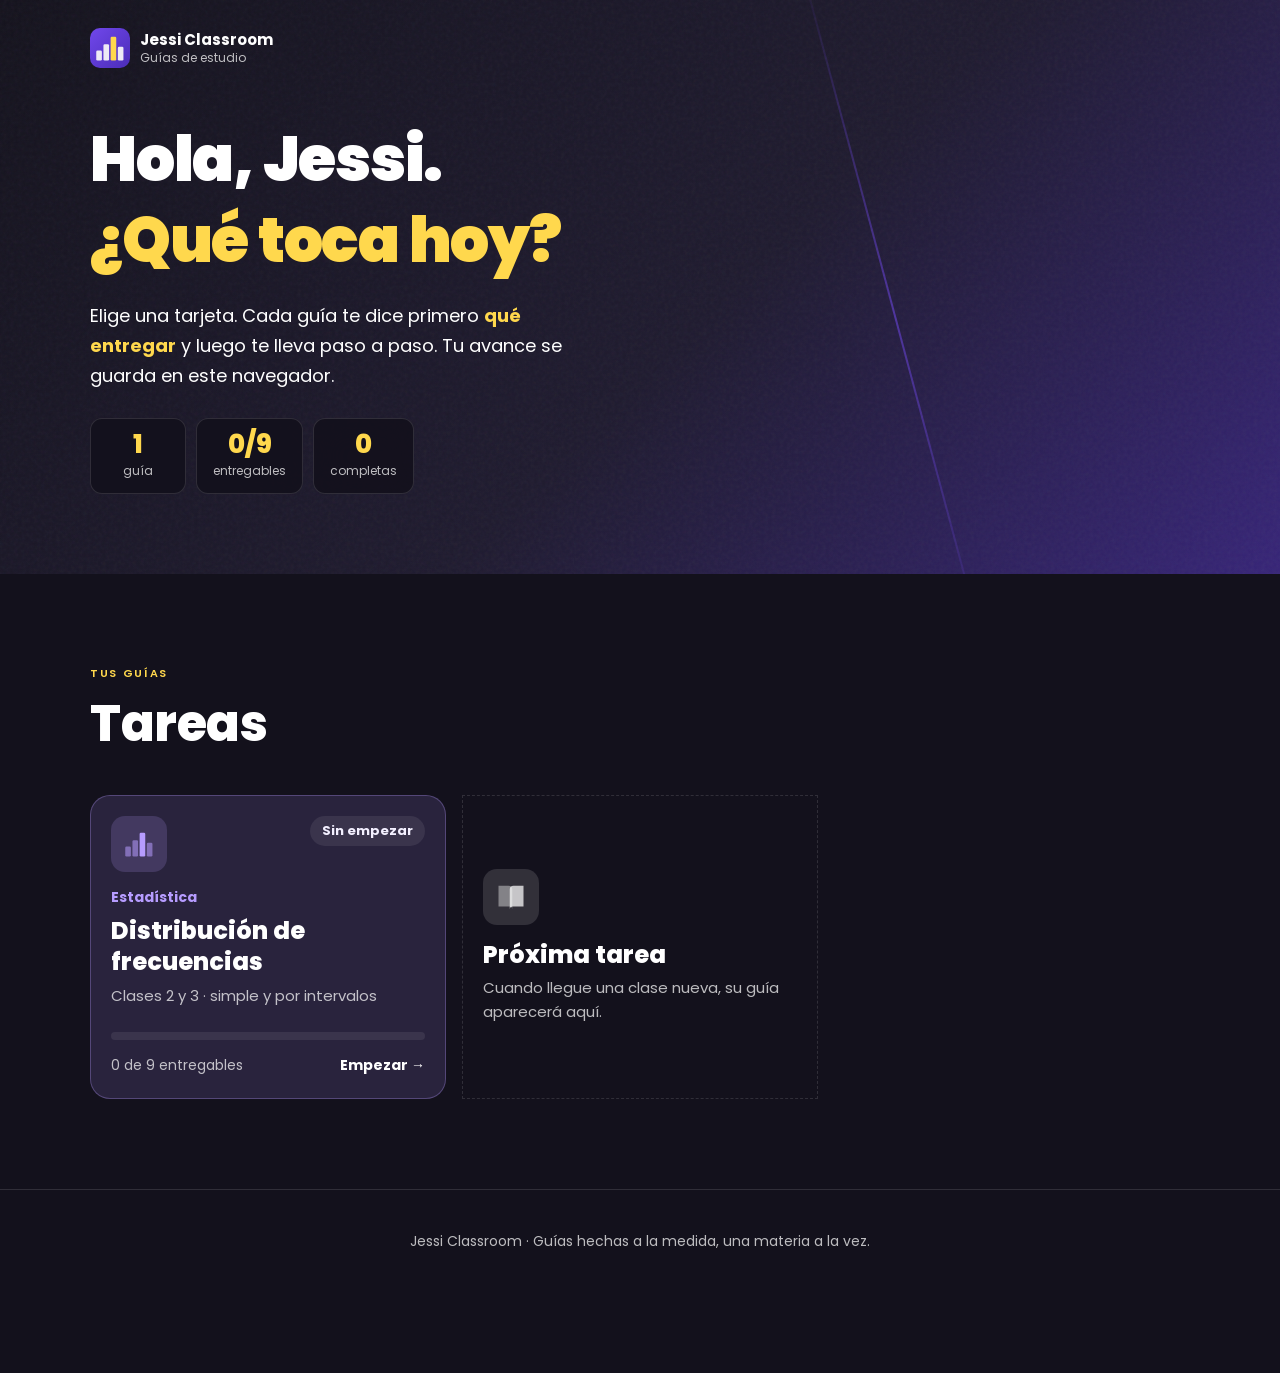
==== commit 3b8c09a4: "Agregar portada con grid de tareas index.html muestra una tarjeta por guía con su materia, tema, est" ====
--- a/index.html
+++ b/index.html
@@ -3,670 +3,49 @@
 <head>
 <meta charset="UTF-8">
 <meta name="viewport" content="width=device-width, initial-scale=1">
-<title>Estadística sin drama</title>
-<meta name="description" content="Guía interactiva de las tareas de Estadística (Clases 2 y 3): distribución de frecuencias simple y por intervalos.">
+<title>Jessi Classroom</title>
+<meta name="description" content="Las guías de estudio de Jessi: una tarjeta por tarea, con su avance.">
+<link rel="icon" href="favicon.ico" sizes="any">
+<link rel="icon" href="favicon.svg" type="image/svg+xml">
+<link rel="apple-touch-icon" href="apple-touch-icon.png">
+<meta name="theme-color" content="#13111C">
 <link rel="preconnect" href="https://fonts.googleapis.com">
 <link rel="preconnect" href="https://fonts.gstatic.com" crossorigin>
 <link href="https://fonts.googleapis.com/css2?family=Poppins:wght@400;600;700;800;900&display=swap" rel="stylesheet">
 <link rel="stylesheet" href="css/styles.css">
+<link rel="stylesheet" href="css/portada.css">
 </head>
 <body>
-<a class="skip" href="#entregables">Saltar al contenido</a>
-
-<!-- ============ AVATARES (SVG originales) ============ -->
-<svg width="0" height="0" style="position:absolute" aria-hidden="true">
-  <symbol id="av-siete" viewBox="0 0 120 120">
-    <rect x="18" y="10" width="72" height="94" rx="22" style="fill:var(--electric)"/>
-    <rect x="18" y="10" width="72" height="94" rx="22" fill="none" stroke-width="3" style="stroke:var(--sig-formula)"/>
-    <circle cx="41" cy="38" r="9" style="fill:var(--white)"/>
-    <circle cx="67" cy="38" r="9" style="fill:var(--white)"/>
-    <circle cx="43" cy="40" r="4" style="fill:var(--navy-deep)"/>
-    <circle cx="65" cy="40" r="4" style="fill:var(--navy-deep)"/>
-    <path d="M31 25 L50 28" stroke-width="4" stroke-linecap="round" style="stroke:var(--white)"/>
-    <path d="M58 23 Q67 15 77 22" fill="none" stroke-width="4" stroke-linecap="round" style="stroke:var(--white)"/>
-    <path d="M42 58 Q56 64 68 53" fill="none" stroke-width="4" stroke-linecap="round" style="stroke:var(--white)"/>
-    <text x="54" y="96" text-anchor="middle" font-family="Poppins, sans-serif" font-weight="900" font-size="32" style="fill:var(--white)">7</text>
-    <circle cx="100" cy="98" r="17" style="fill:var(--electric-lt)"/>
-    <circle cx="95" cy="91" r="1.8" style="fill:var(--ink-on-light)"/>
-    <circle cx="105" cy="91" r="1.8" style="fill:var(--ink-on-light)"/>
-    <text x="100" y="106" text-anchor="middle" font-family="Poppins, sans-serif" font-weight="800" font-size="11" style="fill:var(--ink-on-light)">.64</text>
-  </symbol>
-  <symbol id="av-moda" viewBox="0 0 120 120">
-    <rect x="10" y="68" width="26" height="40" rx="7" style="fill:var(--sig-ejemplo)" opacity=".55"/>
-    <rect x="84" y="80" width="26" height="28" rx="7" style="fill:var(--sig-ejemplo)" opacity=".55"/>
-    <rect x="40" y="26" width="40" height="82" rx="11" style="fill:var(--electric-lt)"/>
-    <path d="M45 27 L49 10 L60 20 L71 10 L75 27 Z" style="fill:var(--danger)"/>
-    <rect x="43" y="42" width="15" height="10" rx="4" style="fill:var(--ink-on-light)"/>
-    <rect x="62" y="42" width="15" height="10" rx="4" style="fill:var(--ink-on-light)"/>
-    <path d="M58 46 h4" stroke-width="3" style="stroke:var(--ink-on-light)"/>
-    <path d="M49 62 Q60 72 71 62" fill="none" stroke-width="3.5" stroke-linecap="round" style="stroke:var(--ink-on-light)"/>
-    <rect x="6" y="107" width="108" height="4" rx="2" style="fill:var(--white)" opacity=".3"/>
-  </symbol>
-  <symbol id="av-fermin" viewBox="0 0 120 120">
-    <path d="M24 44 L30 12 L52 32 Z" style="fill:var(--char-gris-dk)"/>
-    <path d="M96 44 L90 12 L68 32 Z" style="fill:var(--char-gris-dk)"/>
-    <ellipse cx="60" cy="62" rx="42" ry="38" style="fill:var(--char-gris)"/>
-    <path d="M20 58 Q60 40 100 58 Q98 76 80 74 Q60 64 40 74 Q22 76 20 58 Z" style="fill:var(--char-tinta)"/>
-    <path d="M34 60 a8 8 0 0 0 16 0 Z" style="fill:var(--white)"/>
-    <path d="M70 60 a8 8 0 0 0 16 0 Z" style="fill:var(--white)"/>
-    <circle cx="42" cy="63" r="2.6" style="fill:var(--char-tinta)"/>
-    <circle cx="78" cy="63" r="2.6" style="fill:var(--char-tinta)"/>
-    <ellipse cx="60" cy="86" rx="19" ry="14" style="fill:var(--char-claro)"/>
-    <ellipse cx="60" cy="79" rx="6" ry="4" style="fill:var(--char-tinta)"/>
-    <path d="M53 89 h14" stroke-width="3" stroke-linecap="round" style="stroke:var(--char-tinta)"/>
-    <path d="M28 98 Q60 110 92 98 L90 108 Q60 120 30 108 Z" style="fill:var(--sig-ejemplo)"/>
-  </symbol>
-</svg>
-
-<!-- ============ NAVEGACIÓN ============ -->
-<nav class="est-subnav" id="subnav" aria-label="Secciones">
-  <a class="est-subnav__brand" href="#inicio">σ Estadística <span>sin drama</span></a>
-  <button class="est-subnav__toggle" id="navToggle" aria-expanded="false" aria-controls="navMenu" aria-label="Abrir menú"><span></span><span></span><span></span></button>
-  <ul class="est-subnav__menu" id="navMenu">
-    <li><a class="est-subnav__link" href="#inicio">Inicio</a></li>
-    <li><a class="est-subnav__link" href="#entregables">Entregables</a></li>
-    <li><a class="est-subnav__link" href="#mision-1">Misión 1</a></li>
-    <li><a class="est-subnav__link" href="#mision-2">Misión 2</a></li>
-    <li><a class="est-subnav__link" href="#checklist">Checklist</a></li>
-  </ul>
-  <div class="est-subnav__progress" id="navProgress" aria-hidden="true"></div>
-</nav>
+<a class="skip" href="#tareas">Saltar a las tareas</a>
 
 <main>
-<!-- ============ PORTADA ============ -->
-<header class="est-hero" id="inicio">
-  <div class="est-hero__top">
-    <a class="est-logo" href="#inicio">
-      <span class="est-logo__mark" aria-hidden="true">σ</span>
-      <span class="est-logo__text">Estadística sin drama<span>Clases 2 y 3 · Insuco</span></span>
-    </a>
-  </div>
-  <div class="est-hero__body">
-    <div>
-      <span class="est-badge">Clases 2 y 3 · Distribución de frecuencias</span>
-      <h1 class="est-hero__headline">Tarea de hoy: <em>hacer hablar a los datos</em></h1>
-      <p class="est-hero__sub">Dos misiones, una cosa a la vez. Primero el <strong>qué</strong>; el porqué está a un clic. Tu avance se guarda solo en este navegador.</p>
-      <div class="est-cta-group">
-        <a class="est-btn est-btn--primary" href="#entregables">Empezar la misión →</a>
-        <button class="est-btn est-btn--outline" type="button" data-pomo-start>⏱ Prender 15 min de foco</button>
-      </div>
+  <header class="est-hero">
+    <div class="est-hero__top">
+      <a class="est-logo" href="index.html">
+        <span class="est-logo__mark" aria-hidden="true"><svg class="hub-logo" viewBox="0 0 64 64"><rect x="10" y="36" width="9" height="16" rx="2" style="fill:var(--char-claro)"/><rect x="21.5" y="26" width="9" height="26" rx="2" style="fill:var(--char-claro)"/><rect x="33" y="14" width="9" height="38" rx="2" style="fill:var(--electric-lt)"/><rect x="44.5" y="30" width="9" height="22" rx="2" style="fill:var(--char-claro)"/></svg></span>
+        <span class="est-logo__text">Jessi Classroom<span>Guías de estudio</span></span>
+      </a>
     </div>
-    <div class="est-hero__stage">
-      <svg class="est-hero__avatar" role="img" aria-label="Siete-Punto-Seis, el presentador"><use href="#av-siete"/></svg>
-      <div class="est-say est-say--siete">
-        <div class="est-say__bubble">
-          <span class="est-say__name">Siete-Punto-Seis</span>
-          <p>Hola. Soy <em>7.64</em>. Sturges me calculó con cariño y luego me redondearon a 7. Sigo procesándolo. Hoy te acompaño con las tablas de frecuencias. Prometo chistes cortos.</p>
-        </div>
-      </div>
-      <div class="est-stat-row">
-        <div class="est-stat-card"><div class="est-stat-card__num">2</div><div class="est-stat-card__label">misiones</div></div>
-        <div class="est-stat-card"><div class="est-stat-card__num">9</div><div class="est-stat-card__label">entregables</div></div>
-        <div class="est-stat-card"><div class="est-stat-card__num" id="heroPct">0%</div><div class="est-stat-card__label">tu avance</div></div>
-      </div>
+    <div class="hub-hero">
+      <h1 class="est-hero__headline">Hola, Jessi. <em>¿Qué toca hoy?</em></h1>
+      <p class="est-hero__sub">Elige una tarjeta. Cada guía te dice primero <strong>qué entregar</strong> y luego te lleva paso a paso. Tu avance se guarda en este navegador.</p>
+      <div class="est-stat-row hub-stats" id="hubStats"></div>
     </div>
-  </div>
-</header>
+  </header>
 
-<!-- ============ ENTREGABLES ============ -->
-<section class="est-wrap" id="entregables" aria-labelledby="t-entregables">
-  <div class="est-section">
-    <p class="est-section__label">Resumen primero</p>
-    <h2 class="est-section__title" id="t-entregables">Lo que tienes que entregar</h2>
-    <div class="est-say est-say--siete">
-      <svg class="est-say__av" aria-hidden="true"><use href="#av-siete"/></svg>
-      <div class="est-say__bubble">
-        <span class="est-say__name">Siete-Punto-Seis</span>
-        <p>Sí, te veo con 14 pestañas abiertas. Cierra 13. Yo espero. …¿Listo? Mentira. Igual seguimos. Estas son <strong>las 9 cosas</strong> que te piden. Toca una para saltar directo.</p>
-      </div>
+  <section class="est-wrap" id="tareas" aria-labelledby="t-tareas">
+    <div class="est-section">
+      <p class="est-section__label">Tus guías</p>
+      <h2 class="est-section__title" id="t-tareas">Tareas</h2>
+      <div class="hub-filters" id="hubFilters" role="group" aria-label="Filtrar por materia"></div>
+      <ul class="hub-grid" id="hubGrid"></ul>
     </div>
-    <div class="est-deliv" id="delivList"></div>
-
-    <div class="est-grid-2 est-howto">
-      <div class="est-card">
-        <p class="est-section__subtitle">Cómo usar esta página</p>
-        <ol>
-          <li>Prende el temporizador: <strong>15 min</strong> de foco y 5 de descanso.</li>
-          <li>Haz <strong>un bloque a la vez</strong>; al terminar, marca "Ya lo tengo".</li>
-          <li>Los botones de "Pista", "Verifica" y "Solución" están cerrados a propósito. Ábrelos en ese orden.</li>
-        </ol>
-      </div>
-      <div class="est-card">
-        <p class="est-section__subtitle">Colores que siempre significan lo mismo</p>
-        <div class="est-legend">
-          <span class="est-tag est-tag--formula">∑ Fórmula</span>
-          <span class="est-tag est-tag--ejemplo">▶ Ejemplo</span>
-          <span class="est-tag est-tag--ojo">⚠ Ojo</span>
-          <span class="est-tag est-tag--turno">✎ Tu turno</span>
-          <span class="est-tag est-tag--ok">✔ Correcto</span>
-        </div>
-      </div>
-    </div>
-  </div>
-</section>
-
-<!-- ============ MISIÓN 1 ============ -->
-<section class="est-wrap est-wrap--alt" id="mision-1" aria-labelledby="t-m1">
-  <div class="est-section">
-    <p class="est-section__label">Misión 1 · Clase 2</p>
-    <h2 class="est-section__title" id="t-m1">Frecuencias simples</h2>
-    <p class="est-section__desc">Una <span class="est-term" tabindex="0">distribución de frecuencias<span class="est-tooltip" role="tooltip">Tabla que muestra cuántas veces aparece cada valor dentro de un conjunto de datos.</span></span> es una tabla que dice <strong>cuántas veces aparece cada valor</strong>. Así 50 números revueltos se convierten en algo que se entiende.</p>
-
-    <!-- 1.1 Vocabulario -->
-    <div class="est-block" id="m1-vocab">
-      <div class="est-block__head"><span class="est-block__num">1.1</span><h3 class="est-section__subtitle">El vocabulario (toca para voltear)</h3></div>
-      <div class="est-say est-say--moda" style="margin-bottom:16px">
-        <svg class="est-say__av" aria-hidden="true"><use href="#av-moda"/></svg>
-        <div class="est-say__bubble">
-          <span class="est-say__name">La Moda</span>
-          <p>Hola, soy La Moda: el valor que más se repite. O sea, el más popular. Estas seis letras son mi equipo de prensa. Apréndetelas y todo lo demás sale solo.</p>
-        </div>
-      </div>
-      <div class="est-flips" data-autoflip>
-        <div class="est-flip"><button class="est-flip__inner" type="button" aria-pressed="false">
-          <span class="est-flip__face est-flip__face--front"><span class="est-flip__symbol">n</span><span class="est-flip__name">Tamaño de la muestra</span><span class="est-flip__hint">↻ voltear</span></span>
-          <span class="est-flip__face est-flip__face--back"><span class="est-tag est-tag--formula">∑ n</span><span class="est-flip__text">Cuántos datos hay <strong>en total</strong>. En La Hilacha, n = 50 obreras. Es el número entre el que vas a dividir después.</span></span>
-        </button></div>
-        <div class="est-flip"><button class="est-flip__inner" type="button" aria-pressed="false">
-          <span class="est-flip__face est-flip__face--front"><span class="est-flip__symbol">x<sub>i</sub></span><span class="est-flip__name">La variable</span><span class="est-flip__hint">↻ voltear</span></span>
-          <span class="est-flip__face est-flip__face--back"><span class="est-tag est-tag--formula">∑ x<sub>i</sub></span><span class="est-flip__text">Cada <strong>valor distinto</strong> que aparece. En los salarios: 50, 51, … 58 (miles de $). Es la primera columna, ordenada de menor a mayor.</span></span>
-        </button></div>
-        <div class="est-flip"><button class="est-flip__inner" type="button" aria-pressed="false">
-          <span class="est-flip__face est-flip__face--front"><span class="est-flip__symbol">f<sub>i</sub></span><span class="est-flip__name">Frecuencia absoluta</span><span class="est-flip__hint">↻ voltear</span></span>
-          <span class="est-flip__face est-flip__face--back"><span class="est-tag est-tag--formula">∑ f<sub>i</sub></span><span class="est-flip__text"><strong>Cuántas veces</strong> se repite cada x<sub>i</sub>. El 54 aparece 12 veces, así que f = 12. Todas las f<sub>i</sub> juntas suman n.</span></span>
-        </button></div>
-        <div class="est-flip"><button class="est-flip__inner" type="button" aria-pressed="false">
-          <span class="est-flip__face est-flip__face--front"><span class="est-flip__symbol">fa</span><span class="est-flip__name">Frecuencia acumulada</span><span class="est-flip__hint">↻ voltear</span></span>
-          <span class="est-flip__face est-flip__face--back"><span class="est-tag est-tag--formula">∑ fa = fa anterior + f<sub>i</sub></span><span class="est-flip__text">La f<sub>i</sub> de esta fila <strong>más todas las de arriba</strong>: 1, 4, 9, 18… La última siempre vale n.</span></span>
-        </button></div>
-        <div class="est-flip"><button class="est-flip__inner" type="button" aria-pressed="false">
-          <span class="est-flip__face est-flip__face--front"><span class="est-flip__symbol">fr</span><span class="est-flip__name">Frecuencia relativa</span><span class="est-flip__hint">↻ voltear</span></span>
-          <span class="est-flip__face est-flip__face--back"><span class="est-tag est-tag--formula">∑ fr = f<sub>i</sub> ÷ n</span><span class="est-flip__text">12 ÷ 50 = 0.24, o sea, <strong>el 24%</strong>. Es la parte del total. Todas las fr suman 1 (100%).</span></span>
-        </button></div>
-        <div class="est-flip"><button class="est-flip__inner" type="button" aria-pressed="false">
-          <span class="est-flip__face est-flip__face--front"><span class="est-flip__symbol">fra</span><span class="est-flip__name">Relativa acumulada</span><span class="est-flip__hint">↻ voltear</span></span>
-          <span class="est-flip__face est-flip__face--back"><span class="est-tag est-tag--formula">∑ fra = fa ÷ n</span><span class="est-flip__text">30 ÷ 50 = 0.60, o sea que <strong>el 60% gana 54 o menos</strong>. Sirve para las frases de "o menos". La última vale 1.00.</span></span>
-        </button></div>
-      </div>
-    </div>
-
-    <!-- 1.2 Ejemplo resuelto -->
-    <div class="est-block" id="m1-ejemplo">
-      <div class="est-block__head"><span class="est-block__num">1.2</span><h3 class="est-section__subtitle">Mira cómo se hace: salarios de "La Hilacha"</h3></div>
-      <div class="est-carousel" data-carousel aria-roledescription="carrusel" aria-label="Ejemplo resuelto de salarios">
-        <div class="est-carousel__track">
-          <article class="est-carousel__slide" aria-label="Paso 1 de 6">
-            <p class="est-slide__step">▶ Ejemplo · Paso 1 de 6</p>
-            <h4 class="est-slide__title">Los datos crudos: 50 salarios revueltos</h4>
-            <div class="est-slide__body est-slide__body--split">
-              <div class="est-stack">
-                <p>Hay huelga en la fábrica y el gerente anota el salario diario de sus <strong>50 operarias</strong>, en miles de pesos. Así, revueltos, no dicen nada.</p>
-                <div class="est-say est-say--siete"><svg class="est-say__av" aria-hidden="true"><use href="#av-siete"/></svg><div class="est-say__bubble"><span class="est-say__name">Siete-Punto-Seis</span><p>Mira esa sopa de números. Tampoco la entiendo, y eso que yo soy un número.</p></div></div>
-              </div>
-              <div class="est-chips" data-chips="salarios"></div>
-            </div>
-          </article>
-          <article class="est-carousel__slide" aria-label="Paso 2 de 6">
-            <p class="est-slide__step">▶ Ejemplo · Paso 2 de 6</p>
-            <h4 class="est-slide__title">Ordénalos de menor a mayor</h4>
-            <div class="est-slide__body est-slide__body--split">
-              <div class="est-stack">
-                <p>Al ordenar se ve rápido el <strong>menor (50)</strong>, el <strong>mayor (58)</strong> y qué valores se repiten. Los distintos valores son tus <strong>x<sub>i</sub></strong>: del 50 al 58.</p>
-                <div class="est-box est-box--ojo"><span class="est-tag est-tag--ojo">⚠ Ojo</span><p>No te saltes este paso. Contar sobre datos desordenados es la forma más rápida de perder uno.</p></div>
-              </div>
-              <div class="est-chips" data-chips="salarios" data-sorted></div>
-            </div>
-          </article>
-          <article class="est-carousel__slide" aria-label="Paso 3 de 6">
-            <p class="est-slide__step">▶ Ejemplo · Paso 3 de 6</p>
-            <h4 class="est-slide__title">Cuenta cuántas veces sale cada valor (f<sub>i</sub>)</h4>
-            <div class="est-slide__body est-slide__body--split">
-              <div class="est-stack">
-                <p>El 50 sale 1 vez, el 51 sale 3 veces y así sucesivamente. <strong>Comprueba</strong> que la columna f<sub>i</sub> sume 50.</p>
-                <div class="est-say est-say--moda"><svg class="est-say__av" aria-hidden="true"><use href="#av-moda"/></svg><div class="est-say__bubble"><span class="est-say__name">La Moda</span><p>¿Ves el 54 con 12? Esa soy yo. Tendencia absoluta.</p></div></div>
-              </div>
-              <div class="est-table-wrap"><table class="est-table" data-simple="salarios" data-cols="x,f" data-hot="54"></table></div>
-            </div>
-          </article>
-          <article class="est-carousel__slide" aria-label="Paso 4 de 6">
-            <p class="est-slide__step">▶ Ejemplo · Paso 4 de 6</p>
-            <h4 class="est-slide__title">Acumula: fa</h4>
-            <div class="est-slide__body est-slide__body--split">
-              <div class="est-stack">
-                <div class="est-box est-box--formula"><span class="est-tag est-tag--formula">∑ Fórmula</span><p class="est-formula">fa = fa de arriba + f<sub>i</sub></p><p>1 → 1+3 = 4 → 4+5 = 9 → 9+9 = 18…</p></div>
-                <div class="est-say est-say--fermin"><svg class="est-say__av" aria-hidden="true"><use href="#av-fermin"/></svg><div class="est-say__bubble"><span class="est-say__name">Fermín Acumulado</span><p>Mi filosofía de vida: no se suelta nada. Si la última fa no da 50, alguien perdió una obrera. Yo no fui. …Bueno, tal vez sí.</p></div></div>
-              </div>
-              <div class="est-table-wrap"><table class="est-table" data-simple="salarios" data-cols="x,f,fa" data-new="fa"></table></div>
-            </div>
-          </article>
-          <article class="est-carousel__slide" aria-label="Paso 5 de 6">
-            <p class="est-slide__step">▶ Ejemplo · Paso 5 de 6</p>
-            <h4 class="est-slide__title">Divide entre n: fr y fra</h4>
-            <div class="est-slide__body est-slide__body--split">
-              <div class="est-stack">
-                <div class="est-box est-box--formula"><span class="est-tag est-tag--formula">∑ Fórmula</span><p class="est-formula">fr = f<sub>i</sub> ÷ n &nbsp;·&nbsp; fra = fa ÷ n</p><p>Ejemplo: 12 ÷ 50 = 0.24 y 30 ÷ 50 = 0.60.</p></div>
-                <div class="est-box est-box--ok"><span class="est-tag est-tag--ok">✔ Revisa</span><p>La columna f<sub>i</sub> suma <strong>50</strong>, la fr suma <strong>1.00</strong> y la última fra es <strong>1.00</strong>.</p></div>
-              </div>
-              <div class="est-table-wrap"><table class="est-table" data-simple="salarios" data-cols="x,f,fa,fr,fra" data-new="fr,fra"></table></div>
-            </div>
-          </article>
-          <article class="est-carousel__slide" aria-label="Paso 6 de 6">
-            <p class="est-slide__step">▶ Ejemplo · Paso 6 de 6</p>
-            <h4 class="est-slide__title">Saca conclusiones (en español, no en números)</h4>
-            <div class="est-slide__body est-slide__body--split">
-              <ul class="est-stack" style="padding-left:1.2rem">
-                <li>Solo el <strong>4%</strong> gana el máximo ($58.000). <em>Viene de la fr del 58.</em></li>
-                <li>El mínimo ($50.000) lo gana una sola obrera: el <strong>2%</strong>.</li>
-                <li>El <strong>62%</strong> gana entre $53.000 y $55.000. <em>Sale de 0.18 + 0.24 + 0.20.</em></li>
-                <li>El <strong>60%</strong> gana $54.000 o menos. <em>Es la fra del 54.</em></li>
-                <li>El <strong>64%</strong> gana $54.000 o más. <em>Se calcula 1 − 0.36.</em></li>
-              </ul>
-              <div class="est-box est-box--formula"><span class="est-tag est-tag--formula">∑ Plantillas para copiar</span>
-                <p>"El <b>__%</b> de [quiénes] tiene [valor]." → usa la <strong>fr</strong>.</p>
-                <p>"El <b>__%</b> tiene [valor] o menos." → usa la <strong>fra</strong>.</p>
-                <p>"El <b>__%</b> tiene [valor] o más." → calcula 1 − la fra de la fila anterior.</p>
-                <p>"El <b>__%</b> está entre A y B." → suma las fr de esas filas.</p>
-              </div>
-            </div>
-          </article>
-        </div>
-        <div class="est-carousel__bar">
-          <button class="est-carousel__arrow" type="button" data-prev aria-label="Paso anterior">←</button>
-          <div class="est-carousel__dots" role="tablist"></div>
-          <span class="est-carousel__count" aria-live="polite"></span>
-          <button class="est-carousel__arrow" type="button" data-next aria-label="Paso siguiente">→</button>
-        </div>
-      </div>
-    </div>
-
-    <!-- 1.3 Tu turno: ausencias -->
-    <div class="est-block" id="m1-turno">
-      <div class="est-block__head"><span class="est-block__num">1.3</span><h3 class="est-section__subtitle">Tu turno: ausencias de 50 obreras (ejercicios 4, 5 y 6)</h3></div>
-      <div class="est-box est-box--turno"><span class="est-tag est-tag--turno">✎ Tu turno</span>
-        <p>Los datos son los días que faltó cada obrera de "La Hilacha" en octubre. Tienes que entregar <strong>una tabla de frecuencias simple</strong> (x<sub>i</sub>, f<sub>i</sub>, fa, fr, fra) y <strong>3 conclusiones</strong>.</p>
-      </div>
-      <div class="est-grid-2" style="margin-top:16px">
-        <div class="est-card">
-          <p class="est-section__subtitle">Contador: toca cada dato al contarlo</p>
-          <p style="font-size:15px;color:var(--muted)">Se tacha para que no lo cuentes dos veces. Las palomitas aparecen en la tabla de al lado.</p>
-          <div class="est-tools">
-            <span class="est-counter__status" id="ausStatus" aria-live="polite">0 de 50 contados</span>
-            <button class="est-btn est-btn--outline est-btn--sm" type="button" id="ausReset">Borrar marcas</button>
-          </div>
-          <div class="est-chips" id="ausChips"></div>
-        </div>
-        <div class="est-card">
-          <p class="est-section__subtitle">Tus palomitas</p>
-          <div class="est-table-wrap"><table class="est-table" id="ausTally"></table></div>
-          <ol class="est-steps" style="margin-top:20px">
-            <li><span class="est-steps__dot">1</span><strong>Cuenta</strong>Pasa los conteos a tu cuaderno como f<sub>i</sub>.</li>
-            <li><span class="est-steps__dot">2</span><strong>Acumula</strong>Calcula la fa sumando hacia abajo.</li>
-            <li><span class="est-steps__dot">3</span><strong>Divide</strong>Saca fr = f<sub>i</sub> ÷ 50 y fra = fa ÷ 50.</li>
-            <li><span class="est-steps__dot">4</span><strong>Revisa</strong>La f<sub>i</sub> debe sumar 50, la fr 1.00 y la última fra 1.00.</li>
-          </ol>
-        </div>
-      </div>
-      <div style="margin-top:16px">
-        <div class="est-acc est-acc--pista"><button class="est-acc__btn" type="button" aria-expanded="false"><span class="est-acc__icon">?</span><span class="est-acc__label">Pista</span><span class="est-acc__chev">▾</span></button>
-          <div class="est-acc__panel" hidden><p>La variable va <strong>del 0 al 5</strong> (días de ausencia), así que tu tabla tiene <strong>6 filas</strong>. Sí: el 0 cuenta, porque hay obreras que no faltaron nunca.</p></div></div>
-        <div class="est-acc est-acc--verifica"><button class="est-acc__btn" type="button" aria-expanded="false"><span class="est-acc__icon">✔</span><span class="est-acc__label">Verifica tu tabla (sin ver la solución)</span><span class="est-acc__chev">▾</span></button>
-          <div class="est-acc__panel" hidden><ul>
-            <li>La suma de f<sub>i</sub> es <strong>50</strong> y la última fa también es 50.</li>
-            <li>El valor que más se repite (la Moda) aparece <strong>15 veces</strong>.</li>
-            <li>Las fr suman <strong>1.00</strong>. Si te da 0.98, te faltó contar una obrera.</li>
-            <li>La fra del 2 es <strong>0.74</strong>.</li>
-          </ul></div></div>
-        <div class="est-acc est-acc--solucion"><button class="est-acc__btn" type="button" aria-expanded="false"><span class="est-acc__icon">!</span><span class="est-acc__label">Estoy atorad@: solución completa</span><span class="est-acc__chev">▾</span></button>
-          <div class="est-acc__panel" hidden>
-            <div class="est-table-wrap"><table class="est-table" data-simple="ausencias" data-cols="x,f,fa,fr,fra" data-caption="Ausencias de 50 obreras · octubre"></table></div>
-            <p style="font-size:15px;color:var(--muted)">Úsala para comparar, no para copiar. Tu cerebro aprende más armándola que leyéndola.</p>
-          </div></div>
-      </div>
-
-      <div class="est-say est-say--siete" style="margin-top:24px">
-        <svg class="est-say__av" aria-hidden="true"><use href="#av-siete"/></svg>
-        <div class="est-say__bubble"><span class="est-say__name">Siete-Punto-Seis</span><p>Ahora las 3 conclusiones. Usa las plantillas del paso 6 del ejemplo y cambia "salario" por "días de ausencia". Eso no es copiar: es reciclar con estilo.</p></div>
-      </div>
-      <div class="est-acc est-acc--solucion" style="margin-top:12px"><button class="est-acc__btn" type="button" aria-expanded="false"><span class="est-acc__icon">!</span><span class="est-acc__label">Ver conclusiones de ejemplo</span><span class="est-acc__chev">▾</span></button>
-        <div class="est-acc__panel" hidden><ul>
-          <li>El <strong>20%</strong> de las obreras no faltó ningún día en octubre (fr del 0).</li>
-          <li>Lo más común fue faltar <strong>2 días</strong>: así lo hizo el 30% de las obreras.</li>
-          <li>El <strong>74%</strong> faltó 2 días o menos (fra del 2).</li>
-          <li>Solo el <strong>12%</strong> faltó 4 días o más (0.08 + 0.04).</li>
-        </ul></div></div>
-      <div style="margin-top:16px;display:grid;gap:10px">
-        <label class="est-done"><input type="checkbox" data-check="m1-tabla"> Ya tengo la tabla de ausencias en mi cuaderno</label>
-        <label class="est-done"><input type="checkbox" data-check="m1-concl"> Ya escribí mis 3 conclusiones</label>
-      </div>
-    </div>
-
-    <!-- 1.4 Preguntas -->
-    <div class="est-block" id="m1-preguntas">
-      <div class="est-block__head"><span class="est-block__num">1.4</span><h3 class="est-section__subtitle">Preguntas 1 a 3 (teoría rápida)</h3></div>
-      <p style="margin-bottom:12px;color:var(--muted)">Primero intenta contestar con tus palabras. Luego abre la respuesta guía y compara.</p>
-      <div class="est-acc est-acc--pregunta"><button class="est-acc__btn" type="button" aria-expanded="false"><span class="est-acc__icon">1</span><span class="est-acc__label">¿Qué es frecuencia absoluta?</span><span class="est-acc__chev">▾</span></button>
-        <div class="est-acc__panel" hidden>
-          <p><span class="est-tag est-tag--turno">✎ Pista</span><br>Empieza con "cuántas veces…".</p>
-          <p><span class="est-tag est-tag--ok">✔ Respuesta guía</span><br>Es el <strong>número de veces que se repite</strong> cada valor de la variable (x<sub>i</sub>). Se escribe f<sub>i</sub>, y la suma de todas las f<sub>i</sub> es igual a n, el total de datos.</p>
-        </div></div>
-      <div class="est-acc est-acc--pregunta"><button class="est-acc__btn" type="button" aria-expanded="false"><span class="est-acc__icon">2</span><span class="est-acc__label">¿Y la frecuencia acumulada?</span><span class="est-acc__chev">▾</span></button>
-        <div class="est-acc__panel" hidden>
-          <p><span class="est-tag est-tag--turno">✎ Pista</span><br>Piensa en Fermín: no suelta nada.</p>
-          <p><span class="est-tag est-tag--ok">✔ Respuesta guía</span><br>Es la frecuencia absoluta de un valor <strong>más las de todos los valores anteriores</strong>. Se escribe fa e indica cuántos datos son menores o iguales a ese valor. La última fa siempre es igual a n.</p>
-        </div></div>
-      <div class="est-acc est-acc--pregunta"><button class="est-acc__btn" type="button" aria-expanded="false"><span class="est-acc__icon">3</span><span class="est-acc__label">¿Se pueden sacar conclusiones en porcentaje usando solo la frecuencia relativa? ¿Por qué?</span><span class="est-acc__chev">▾</span></button>
-        <div class="est-acc__panel" hidden>
-          <p><span class="est-tag est-tag--turno">✎ Pista</span><br>¿Qué pasa si multiplicas una fr por 100? ¿Y si sumas varias?</p>
-          <p><span class="est-tag est-tag--ok">✔ Respuesta guía</span><br><strong>Sí.</strong> La fr = f<sub>i</sub> ÷ n es la proporción de cada valor respecto al total; multiplicada por 100 da el porcentaje. Sumando varias fr también salen las frases de "o menos", "o más" o "entre". La fra solo ahorra esa suma.</p>
-          <div class="est-box est-box--ojo"><span class="est-tag est-tag--ojo">⚠ Ojo</span><p>La fr da porcentajes, no cantidades. Para decir "cuántas obreras" necesitas n o la f<sub>i</sub>.</p></div>
-        </div></div>
-      <div style="margin-top:16px"><label class="est-done"><input type="checkbox" data-check="m1-preg"> Ya contesté las preguntas 1, 2 y 3</label></div>
-      <div class="est-next"><a class="est-btn est-btn--primary" href="#mision-2">Siguiente: Misión 2 →</a></div>
-    </div>
-  </div>
-</section>
-
-<!-- ============ MISIÓN 2 ============ -->
-<section class="est-wrap" id="mision-2" aria-labelledby="t-m2">
-  <div class="est-section">
-    <p class="est-section__label">Misión 2 · Clase 3</p>
-    <h2 class="est-section__title" id="t-m2">Frecuencias por intervalos</h2>
-    <div class="est-say est-say--siete">
-      <svg class="est-say__av" aria-hidden="true"><use href="#av-siete"/></svg>
-      <div class="est-say__bubble"><span class="est-say__name">Siete-Punto-Seis</span><p>Por fin, mi episodio. Aquí aparece Sturges, el señor que me creó… y me redondeó. Respira. Son 6 pasos y cada uno es una cuenta pequeña.</p></div>
-    </div>
-
-    <!-- 2.1 Por qué -->
-    <div class="est-block" id="m2-porque">
-      <div class="est-block__head"><span class="est-block__num">2.1</span><h3 class="est-section__subtitle">¿Por qué agrupar en intervalos?</h3></div>
-      <div class="est-grid-2">
-        <div class="est-box est-box--ejemplo"><span class="est-tag est-tag--ejemplo">▶ Ejemplo</span>
-          <p>La fábrica "De las Casas" mide la resistencia de <strong>100 baldosas</strong> (en Kg/cm²). Los valores van de 122 a 780 y casi ninguno se repite.</p>
-          <p>Una tabla simple tendría <strong>unas 80 filas con f = 1</strong>. Eso no resume nada.</p></div>
-        <div class="est-box est-box--formula"><span class="est-tag est-tag--formula">∑ La idea</span>
-          <p>En lugar de contar valores, cuentas <strong>cuántos caen en cada rango</strong>: de 100 a 200, de 200 a 300… Con 7 filas se ve todo el patrón.</p>
-          <p>Por lo general se usan <strong>entre 5 y 15 intervalos</strong>.</p></div>
-      </div>
-    </div>
-
-    <!-- 2.2 Receta -->
-    <div class="est-block" id="m2-receta">
-      <div class="est-block__head"><span class="est-block__num">2.2</span><h3 class="est-section__subtitle">La receta de 6 pasos (voltea cada tarjeta)</h3></div>
-      <div class="est-flips" data-autoflip>
-        <div class="est-flip"><button class="est-flip__inner" type="button" aria-pressed="false">
-          <span class="est-flip__face est-flip__face--front"><span class="est-flip__step">Paso 1</span><span class="est-flip__symbol" style="font-size:34px">X<sub>max</sub> · X<sub>min</sub></span><span class="est-flip__name">El mayor y el menor</span><span class="est-flip__hint">↻ voltear</span></span>
-          <span class="est-flip__face est-flip__face--back"><span class="est-tag est-tag--formula">∑ Busca los extremos</span><span class="est-flip__text">Recorre todos los datos y anota <strong>el más grande y el más chico</strong>. En las baldosas: 780 y 122.</span></span>
-        </button></div>
-        <div class="est-flip"><button class="est-flip__inner" type="button" aria-pressed="false">
-          <span class="est-flip__face est-flip__face--front"><span class="est-flip__step">Paso 2</span><span class="est-flip__symbol" style="font-size:34px">R = X<sub>max</sub> − X<sub>min</sub></span><span class="est-flip__name">Rango o recorrido</span><span class="est-flip__hint">↻ voltear</span></span>
-          <span class="est-flip__face est-flip__face--back"><span class="est-tag est-tag--formula">∑ Qué tan regados están</span><span class="est-flip__text">Es la distancia entre los extremos: 780 − 122 = <strong>658</strong>.</span></span>
-        </button></div>
-        <div class="est-flip"><button class="est-flip__inner" type="button" aria-pressed="false">
-          <span class="est-flip__face est-flip__face--front"><span class="est-flip__step">Paso 3</span><span class="est-flip__symbol" style="font-size:30px">m = 1 + 3.322·log(n)</span><span class="est-flip__name">Número de intervalos (Sturges)</span><span class="est-flip__hint">↻ voltear</span></span>
-          <span class="est-flip__face est-flip__face--back"><span class="est-tag est-tag--formula">∑ Cuántas filas</span><span class="est-flip__text">"log" es la tecla <strong>log</strong> de la calculadora. Con log(100) = 2 queda 1 + 6.644 = 7.64, que se redondea a un <strong>número natural: m = 7</strong>. (Sí, ahí nací yo.)</span></span>
-        </button></div>
-        <div class="est-flip"><button class="est-flip__inner" type="button" aria-pressed="false">
-          <span class="est-flip__face est-flip__face--front"><span class="est-flip__step">Paso 4</span><span class="est-flip__symbol" style="font-size:34px">A &gt; R ÷ m</span><span class="est-flip__name">Amplitud de cada intervalo</span><span class="est-flip__hint">↻ voltear</span></span>
-          <span class="est-flip__face est-flip__face--back"><span class="est-tag est-tag--formula">∑ Qué tan ancho</span><span class="est-flip__text">658 ÷ 7 = 94, así que A tiene que ser mayor que 94. Escoge un número <strong>cómodo y redondo</strong>: A = 100.</span></span>
-        </button></div>
-        <div class="est-flip"><button class="est-flip__inner" type="button" aria-pressed="false">
-          <span class="est-flip__face est-flip__face--front"><span class="est-flip__step">Paso 5</span><span class="est-flip__symbol" style="font-size:30px">Ra = m·A · a = Ra − R</span><span class="est-flip__name">Rango ampliado y sobrante</span><span class="est-flip__hint">↻ voltear</span></span>
-          <span class="est-flip__face est-flip__face--back"><span class="est-tag est-tag--formula">∑ Lo que sobra</span><span class="est-flip__text">Ra = 7 × 100 = 700 y a = 700 − 658 = <strong>42</strong>. Regla: <strong>a no puede ser mayor que A</strong>.</span></span>
-        </button></div>
-        <div class="est-flip"><button class="est-flip__inner" type="button" aria-pressed="false">
-          <span class="est-flip__face est-flip__face--front"><span class="est-flip__step">Paso 6</span><span class="est-flip__symbol" style="font-size:30px">LIPI ≈ X<sub>min</sub> − a/2</span><span class="est-flip__name">Límites y marcas de clase</span><span class="est-flip__hint">↻ voltear</span></span>
-          <span class="est-flip__face est-flip__face--back"><span class="est-tag est-tag--formula">∑ Arma los intervalos</span><span class="est-flip__text">122 − 21 ≈ <strong>100</strong>; luego vas sumando A: 100–200, 200–300… hasta 800. La <strong>marca de clase</strong> es el punto medio: (100 + 200) ÷ 2 = 150.</span></span>
-        </button></div>
-      </div>
-      <div class="est-box est-box--ojo" style="margin-top:16px"><span class="est-tag est-tag--ojo">⚠ Ojo: intervalos abiertos a la derecha</span>
-        <p>"100 – 200" quiere decir <strong>de 100 a menos de 200</strong>. Un dato que vale exactamente 200 va en el <strong>siguiente</strong> intervalo, así nadie se cuenta dos veces.</p></div>
-      <p style="margin-top:12px;font-size:15px;color:var(--muted)"><span class="est-term" tabindex="0">LIPI<span class="est-tooltip" role="tooltip">Límite Inferior del Primer Intervalo: donde empieza la tabla.</span></span> y <span class="est-term" tabindex="0">LSUI<span class="est-tooltip" role="tooltip">Límite Superior del Último Intervalo: donde termina la tabla. LSUI = LIPI + m·A.</span></span> son los nombres que usa tu clase para el inicio y el final de la tabla.</p>
-    </div>
-
-    <!-- 2.3 Ejemplo baldosas -->
-    <div class="est-block" id="m2-ejemplo">
-      <div class="est-block__head"><span class="est-block__num">2.3</span><h3 class="est-section__subtitle">Mira cómo se hace: 100 baldosas</h3></div>
-      <div class="est-carousel" data-carousel aria-roledescription="carrusel" aria-label="Ejemplo resuelto de baldosas">
-        <div class="est-carousel__track">
-          <article class="est-carousel__slide" aria-label="Paso 1 de 5">
-            <p class="est-slide__step">▶ Ejemplo · Pasos 1 y 2</p>
-            <h4 class="est-slide__title">Extremos y rango</h4>
-            <div class="est-slide__body est-slide__body--split">
-              <p class="est-bigcalc">X<sub>max</sub> = 780 · X<sub>min</sub> = 122<small>Ya los buscaste en los 100 datos.</small></p>
-              <p class="est-bigcalc">R = 780 − 122 = 658<small>Rango o recorrido.</small></p>
-            </div>
-          </article>
-          <article class="est-carousel__slide" aria-label="Paso 2 de 5">
-            <p class="est-slide__step">▶ Ejemplo · Paso 3</p>
-            <h4 class="est-slide__title">¿Cuántos intervalos?</h4>
-            <div class="est-slide__body est-slide__body--split">
-              <p class="est-bigcalc">m = 1 + 3.322 × log(100)<br>m = 1 + 3.322 × 2 = 7.64<small>No existen 7.64 filas, así que m = 7.</small></p>
-              <div class="est-say est-say--siete"><svg class="est-say__av" aria-hidden="true"><use href="#av-siete"/></svg><div class="est-say__bubble"><span class="est-say__name">Siete-Punto-Seis</span><p>Y aquí es donde me cortan el .64. Frente a todos. Sin anestesia. Sigamos.</p></div></div>
-            </div>
-          </article>
-          <article class="est-carousel__slide" aria-label="Paso 3 de 5">
-            <p class="est-slide__step">▶ Ejemplo · Pasos 4 y 5</p>
-            <h4 class="est-slide__title">Amplitud, rango ampliado y sobrante</h4>
-            <div class="est-slide__body est-slide__body--split">
-              <p class="est-bigcalc">A &gt; 658 ÷ 7 = 94 → A = 100<small>100 es redondo y la tabla queda bonita.</small></p>
-              <p class="est-bigcalc">Ra = 7 × 100 = 700<br>a = 700 − 658 = 42 ✔<small>42 no es mayor que 100, así que se cumple la regla.</small></p>
-            </div>
-          </article>
-          <article class="est-carousel__slide" aria-label="Paso 4 de 5">
-            <p class="est-slide__step">▶ Ejemplo · Paso 6</p>
-            <h4 class="est-slide__title">Límites, marcas y conteo</h4>
-            <div class="est-slide__body est-slide__body--split">
-              <div class="est-stack">
-                <p class="est-bigcalc">a/2 = 21<small>122 − 21 = 101, que se redondea a LIPI = 100. 780 + 21 = 801, que queda en LSUI = 800.</small></p>
-                <p>Tu clase lo dice tal cual: no se resta <em>exactamente</em> a/2, sino una cantidad parecida que deje la tabla limpia.</p>
-              </div>
-              <div class="est-table-wrap"><table class="est-table" data-baldosas></table></div>
-            </div>
-          </article>
-          <article class="est-carousel__slide" aria-label="Paso 5 de 5">
-            <p class="est-slide__step">▶ Ejemplo · Conclusiones</p>
-            <h4 class="est-slide__title">Lo que dice la tabla</h4>
-            <div class="est-slide__body est-slide__body--split">
-              <ul class="est-stack" style="padding-left:1.2rem">
-                <li>El <strong>72%</strong> resiste entre 300 y 600 Kg/cm². <em>Sale de 0.21 + 0.33 + 0.18.</em></li>
-                <li>El <strong>86%</strong> resiste menos de 600. <em>Es la fra de 500–600.</em></li>
-                <li>Solo el <strong>5%</strong> resiste 700 o más. <em>Es la fr de la última fila.</em></li>
-              </ul>
-              <div class="est-say est-say--fermin"><svg class="est-say__av" aria-hidden="true"><use href="#av-fermin"/></svg><div class="est-say__bubble"><span class="est-say__name">Fermín Acumulado</span><p>¿Notas que "menos de 600" sale directo de mi columna? De nada.</p></div></div>
-            </div>
-          </article>
-        </div>
-        <div class="est-carousel__bar">
-          <button class="est-carousel__arrow" type="button" data-prev aria-label="Paso anterior">←</button>
-          <div class="est-carousel__dots" role="tablist"></div>
-          <span class="est-carousel__count" aria-live="polite"></span>
-          <button class="est-carousel__arrow" type="button" data-next aria-label="Paso siguiente">→</button>
-        </div>
-      </div>
-    </div>
-
-    <!-- 2.4 Calculadora -->
-    <div class="est-block" id="m2-calc">
-      <div class="est-block__head"><span class="est-block__num">2.4</span><h3 class="est-section__subtitle">Calculadora de intervalos (para revisar, no para saltarte el cuaderno)</h3></div>
-      <div class="est-calc est-card">
-        <div>
-          <div class="est-field"><label for="cData">Datos</label>
-            <select id="cData"><option value="agua">Agua · 184 familias</option><option value="notas">Calificaciones · 130 estudiantes</option></select></div>
-          <div class="est-field"><label for="cM">Número de intervalos (m)</label><input id="cM" type="number" min="2" max="20" step="1" value="8" inputmode="numeric"></div>
-          <div class="est-field"><label for="cA">Amplitud (A)</label><input id="cA" type="number" min="0.1" step="0.1" value="" inputmode="decimal" placeholder="ej. 4.5"><small>Debe ser mayor que R ÷ m.</small></div>
-          <div class="est-field"><label for="cL">Límite inferior del primer intervalo (LIPI)</label><input id="cL" type="number" step="0.1" value="" inputmode="decimal" placeholder="ej. 0"><small>Si lo dejas vacío, lo sugiero yo.</small></div>
-        </div>
-        <div>
-          <ul class="est-results" id="cOut"></ul>
-          <ul class="est-checks" id="cChecks"></ul>
-          <div style="margin-top:12px"><button class="est-btn est-btn--outline est-btn--sm" type="button" id="cShow" aria-expanded="false">Ver la tabla que resulta</button></div>
-          <div class="est-table-wrap" id="cTableWrap" style="margin-top:12px" hidden><table class="est-table" id="cTable"></table></div>
-        </div>
-      </div>
-    </div>
-
-    <!-- 2.5 Agua -->
-    <div class="est-block" id="m2-agua">
-      <div class="est-block__head"><span class="est-block__num">2.5</span><h3 class="est-section__subtitle">Tu turno: consumo de agua de 184 familias (ejercicio 4)</h3></div>
-      <div class="est-box est-box--turno"><span class="est-tag est-tag--turno">✎ Tu turno</span>
-        <p>Consumo en m³ durante octubre. Haz <strong>dos tablas por intervalos</strong>: una con <strong>m = 8</strong> (4.1) y otra con <strong>m = 9</strong> (4.2). Después <strong>compáralas</strong> (4.3).</p></div>
-      <div class="est-say est-say--siete" style="margin-top:16px">
-        <svg class="est-say__av" aria-hidden="true"><use href="#av-siete"/></svg>
-        <div class="est-say__bubble"><span class="est-say__name">Siete-Punto-Seis</span><p>Dato curioso: con n = 184, Sturges da <em>8.52</em>. Ni 8 ni 9. Por eso te piden los dos. Bienvenida a mi mundo.</p></div>
-      </div>
-      <div class="est-card" style="margin-top:16px">
-        <div class="est-tools">
-          <button class="est-btn est-btn--outline est-btn--sm" type="button" data-sort="aguaChips" aria-pressed="false">Ordenar de menor a mayor</button>
-          <button class="est-btn est-btn--outline est-btn--sm" type="button" data-minmax="aguaChips" aria-pressed="false">Resaltar mínimo y máximo</button>
-        </div>
-        <div class="est-chips" id="aguaChips" data-chips="agua"></div>
-      </div>
-      <div class="est-box est-box--ojo" style="margin-top:16px"><span class="est-tag est-tag--ojo">⚠ Ojo: la trampa del m = 8</span>
-        <p>R ÷ 8 = 4.125, y uno pensaría en A = 5. Pero entonces Ra = 40 y a = 7, que es <strong>mayor que A</strong>: rompe la regla y te queda un intervalo vacío al final. Prueba en la calculadora qué A sí cumple.</p></div>
-      <div style="margin-top:16px">
-        <div class="est-acc est-acc--pista"><button class="est-acc__btn" type="button" aria-expanded="false"><span class="est-acc__icon">?</span><span class="est-acc__label">Pista</span><span class="est-acc__chev">▾</span></button>
-          <div class="est-acc__panel" hidden><ul>
-            <li>Usa "Ordenar" o "Resaltar" para encontrar X<sub>min</sub> y X<sub>max</sub> sin sufrir.</li>
-            <li>A no tiene que ser entero: <strong>4.5</strong> también es una amplitud válida.</li>
-            <li>Nadie consume agua negativa, así que si LIPI te da negativo, empieza en <strong>0</strong>.</li>
-          </ul></div></div>
-        <div class="est-acc est-acc--verifica"><button class="est-acc__btn" type="button" aria-expanded="false"><span class="est-acc__icon">✔</span><span class="est-acc__label">Verifica tus números</span><span class="est-acc__chev">▾</span></button>
-          <div class="est-acc__panel" hidden><ul>
-            <li>X<sub>min</sub> = <strong>1</strong>, X<sub>max</sub> = <strong>34</strong> y R = <strong>33</strong>.</li>
-            <li>Con m = 8: A = <strong>4.5</strong>, Ra = 36 y a = 3 ✔. Los intervalos van de 0 a 36.</li>
-            <li>Con m = 9: A = <strong>4</strong>, Ra = 36 y a = 3 ✔. También van de 0 a 36.</li>
-            <li>En las dos tablas, las f<sub>i</sub> suman <strong>184</strong>.</li>
-          </ul></div></div>
-        <div class="est-acc est-acc--solucion"><button class="est-acc__btn" type="button" aria-expanded="false"><span class="est-acc__icon">!</span><span class="est-acc__label">Estoy atorad@: las dos tablas</span><span class="est-acc__chev">▾</span></button>
-          <div class="est-acc__panel" hidden>
-            <div class="est-table-wrap"><table class="est-table" data-interval="agua" data-l="0" data-a="4.5" data-m="8" data-caption="4.1 · Agua con m = 8 (A = 4.5)"></table></div>
-            <div class="est-table-wrap"><table class="est-table" data-interval="agua" data-l="0" data-a="4" data-m="9" data-caption="4.2 · Agua con m = 9 (A = 4)"></table></div>
-            <p style="font-size:15px;color:var(--muted)">Las fr están redondeadas a 3 decimales, así que su suma puede dar 0.999 o 1.001. Eso es normal. Si en clase usaron otro A u otro LIPI respetando las reglas, tu tabla también está bien.</p>
-          </div></div>
-        <div class="est-acc est-acc--solucion"><button class="est-acc__btn" type="button" aria-expanded="false"><span class="est-acc__icon">!</span><span class="est-acc__label">4.3 · Ideas para comparar</span><span class="est-acc__chev">▾</span></button>
-          <div class="est-acc__panel" hidden><ul>
-            <li>Con m = 8, el intervalo con más familias es <strong>9 – 13.5 m³</strong> (22.3%). Con m = 9 es <strong>16 – 20 m³</strong> (20.1%). <em>La forma de agrupar cambia dónde parece estar "el pico".</em></li>
-            <li>En las dos tablas la mayoría consume <strong>entre 9 y 24 m³</strong> aproximadamente: con m = 8, el 64% está entre 9 y 22.5; con m = 9, el 57% está entre 12 y 24.</li>
-            <li>Pocas familias consumen mucho: con m = 9, solo el <strong>7.6%</strong> gasta 28 m³ o más.</li>
-            <li>La tabla de m = 9 tiene <strong>límites enteros</strong> (A = 4), así que es más fácil de leer. La de m = 8 resume un poco más.</li>
-          </ul></div></div>
-      </div>
-      <div style="margin-top:16px;display:grid;gap:10px">
-        <label class="est-done"><input type="checkbox" data-check="m2-agua8"> Ya tengo la tabla del agua con m = 8</label>
-        <label class="est-done"><input type="checkbox" data-check="m2-agua9"> Ya tengo la tabla del agua con m = 9</label>
-        <label class="est-done"><input type="checkbox" data-check="m2-comp"> Ya escribí la comparación (4.3)</label>
-      </div>
-    </div>
-
-    <!-- 2.6 Calificaciones -->
-    <div class="est-block" id="m2-notas">
-      <div class="est-block__head"><span class="est-block__num">2.6</span><h3 class="est-section__subtitle">Tu turno: calificaciones de 130 estudiantes (ejercicio 5)</h3></div>
-      <div class="est-box est-box--turno"><span class="est-tag est-tag--turno">✎ Tu turno</span>
-        <p>Haz <strong>una tabla por intervalos</strong> y escribe <strong>4 conclusiones</strong>. Aquí tú decides m con Sturges.</p></div>
-      <div class="est-say est-say--moda" style="margin-top:16px">
-        <svg class="est-say__av" aria-hidden="true"><use href="#av-moda"/></svg>
-        <div class="est-say__bubble"><span class="est-say__name">La Moda</span><p>Último ejercicio. Spoiler: el intervalo que más se repite va a ser mi primo. Encuéntralo y escríbelo en tus conclusiones.</p></div>
-      </div>
-      <div class="est-card" style="margin-top:16px">
-        <div class="est-tools">
-          <button class="est-btn est-btn--outline est-btn--sm" type="button" data-sort="notasChips" aria-pressed="false">Ordenar de menor a mayor</button>
-          <button class="est-btn est-btn--outline est-btn--sm" type="button" data-minmax="notasChips" aria-pressed="false">Resaltar mínimo y máximo</button>
-        </div>
-        <div class="est-chips" id="notasChips" data-chips="notas"></div>
-      </div>
-      <div style="margin-top:16px">
-        <div class="est-acc est-acc--pista"><button class="est-acc__btn" type="button" aria-expanded="false"><span class="est-acc__icon">?</span><span class="est-acc__label">Pista</span><span class="est-acc__chev">▾</span></button>
-          <div class="est-acc__panel" hidden><p>log(130) ≈ 2.114. Haz el cálculo de m y redondea. Para la amplitud, prueba un número redondo que cumpla A &gt; R ÷ m y que deje a ≤ A.</p></div></div>
-        <div class="est-acc est-acc--verifica"><button class="est-acc__btn" type="button" aria-expanded="false"><span class="est-acc__icon">✔</span><span class="est-acc__label">Verifica tus números</span><span class="est-acc__chev">▾</span></button>
-          <div class="est-acc__panel" hidden><ul>
-            <li>X<sub>min</sub> = <strong>12</strong>, X<sub>max</sub> = <strong>49</strong> y R = <strong>37</strong>.</li>
-            <li>Sturges: 1 + 3.322 × 2.114 = 8.02, así que <strong>m = 8</strong>.</li>
-            <li>37 ÷ 8 = 4.625, entonces <strong>A = 5</strong>, Ra = 40 y a = 3 ✔.</li>
-            <li>LIPI ≈ 12 − 1.5 = 10.5, que se redondea a <strong>10</strong>. LSUI = 50.</li>
-            <li>Las f<sub>i</sub> suman <strong>130</strong>.</li>
-          </ul></div></div>
-        <div class="est-acc est-acc--solucion"><button class="est-acc__btn" type="button" aria-expanded="false"><span class="est-acc__icon">!</span><span class="est-acc__label">Estoy atorad@: tabla completa</span><span class="est-acc__chev">▾</span></button>
-          <div class="est-acc__panel" hidden>
-            <div class="est-table-wrap"><table class="est-table" data-interval="notas" data-l="10" data-a="5" data-m="8" data-caption="Calificaciones de 130 estudiantes (m = 8, A = 5)"></table></div>
-          </div></div>
-        <div class="est-acc est-acc--solucion"><button class="est-acc__btn" type="button" aria-expanded="false"><span class="est-acc__icon">!</span><span class="est-acc__label">Ver conclusiones de ejemplo</span><span class="est-acc__chev">▾</span></button>
-          <div class="est-acc__panel" hidden><ul>
-            <li>El intervalo más frecuente es <strong>30 – 35</strong>, con el 24.6% de los estudiantes.</li>
-            <li>El <strong>64.6%</strong> sacó entre 25 y 40 puntos (0.192 + 0.246 + 0.208).</li>
-            <li>El <strong>62.3%</strong> sacó menos de 35 (fra de 30–35).</li>
-            <li>Solo el <strong>7.7%</strong> sacó menos de 20, y el <strong>16.9%</strong> sacó 40 o más.</li>
-          </ul></div></div>
-      </div>
-      <div style="margin-top:16px;display:grid;gap:10px">
-        <label class="est-done"><input type="checkbox" data-check="m2-notas"> Ya tengo la tabla de calificaciones y mis 4 conclusiones</label>
-      </div>
-    </div>
-
-    <!-- 2.7 Preguntas -->
-    <div class="est-block" id="m2-preguntas">
-      <div class="est-block__head"><span class="est-block__num">2.7</span><h3 class="est-section__subtitle">Cuestionario 1 a 3</h3></div>
-      <div class="est-acc est-acc--pregunta"><button class="est-acc__btn" type="button" aria-expanded="false"><span class="est-acc__icon">1</span><span class="est-acc__label">¿Por qué se recurre al agrupamiento en intervalos?</span><span class="est-acc__chev">▾</span></button>
-        <div class="est-acc__panel" hidden>
-          <p><span class="est-tag est-tag--turno">✎ Pista</span><br>Acuérdate de las 80 filas de las baldosas.</p>
-          <p><span class="est-tag est-tag--ok">✔ Respuesta guía</span><br>Porque cuando los datos tienen <strong>muchos valores distintos</strong> y casi ninguno se repite, una tabla simple tendría demasiadas filas con frecuencia 1 y no mostraría ningún patrón. Agrupar en intervalos <strong>resume</strong> grandes volúmenes de datos y ayuda a ver tendencias.</p>
-        </div></div>
-      <div class="est-acc est-acc--pregunta"><button class="est-acc__btn" type="button" aria-expanded="false"><span class="est-acc__icon">2</span><span class="est-acc__label">¿Cómo se determina el número de intervalos y su amplitud?</span><span class="est-acc__chev">▾</span></button>
-        <div class="est-acc__panel" hidden>
-          <p><span class="est-tag est-tag--turno">✎ Pista</span><br>Pasos 3, 4 y 5 de la receta.</p>
-          <p><span class="est-tag est-tag--ok">✔ Respuesta guía</span><br>El número de intervalos se calcula con la <strong>regla de Sturges</strong>, m = 1 + 3.322·log(n), redondeando a un número natural (normalmente entre 5 y 15); también lo puede fijar el investigador. La amplitud se obtiene con <strong>A &gt; R ÷ m</strong>, escogiendo un valor cómodo y revisando que el sobrante a = m·A − R no sea mayor que A.</p>
-        </div></div>
-      <div class="est-acc est-acc--pregunta"><button class="est-acc__btn" type="button" aria-expanded="false"><span class="est-acc__icon">3</span><span class="est-acc__label">¿Qué es una marca de clase?</span><span class="est-acc__chev">▾</span></button>
-        <div class="est-acc__panel" hidden>
-          <p><span class="est-tag est-tag--turno">✎ Pista</span><br>Es "el punto medio de…".</p>
-          <p><span class="est-tag est-tag--ok">✔ Respuesta guía</span><br>Es el <strong>punto medio de cada intervalo</strong>: X = (límite inferior + límite superior) ÷ 2. Representa a todos los datos de ese intervalo. Por ejemplo, para 100–200 la marca de clase es 150.</p>
-        </div></div>
-      <div style="margin-top:16px"><label class="est-done"><input type="checkbox" data-check="m2-preg"> Ya contesté el cuestionario 1, 2 y 3</label></div>
-      <div class="est-next"><a class="est-btn est-btn--primary" href="#checklist">Ir al checklist final →</a></div>
-    </div>
-  </div>
-</section>
-
-<!-- ============ CHECKLIST ============ -->
-<section class="est-wrap est-wrap--alt" id="checklist" aria-labelledby="t-check">
-  <div class="est-section">
-    <p class="est-section__label">Cierre</p>
-    <h2 class="est-section__title" id="t-check">Checklist de entregables</h2>
-    <div class="est-say est-say--fermin">
-      <svg class="est-say__av" aria-hidden="true"><use href="#av-fermin"/></svg>
-      <div class="est-say__bubble"><span class="est-say__name">Fermín Acumulado</span><p>Aquí se acumula tu avance. Lo guardo en este navegador para que mañana sigas donde te quedaste. Es lo único que guardo con permiso.</p></div>
-    </div>
-    <div class="est-progress">
-      <div class="est-progress__bar" role="progressbar" aria-valuemin="0" aria-valuemax="9" aria-valuenow="0" aria-label="Entregables completados" id="progBar"><div class="est-progress__fill" id="progFill"></div></div>
-      <p class="est-progress__label" id="progLabel">0 de 9 entregables</p>
-    </div>
-    <ol class="est-checklist" id="checkList"></ol>
-    <div style="margin-top:20px"><button class="est-btn est-btn--outline est-btn--sm" type="button" id="resetAll">Empezar de cero (borra las marcas)</button></div>
-  </div>
-</section>
+  </section>
 </main>
 
-<footer class="est-footer">
-  Hecho para estudiar las Clases 2 y 3 de Estadística · Personajes originales: Siete-Punto-Seis, La Moda y Fermín Acumulado.
-</footer>
+<footer class="est-footer">Jessi Classroom · Guías hechas a la medida, una materia a la vez.</footer>
 
-<!-- ============ POMODORO ============ -->
-<div class="est-pomo" id="pomo">
-  <div class="est-pomo__panel" id="pomoPanel" hidden>
-    <p class="est-pomo__mode" id="pomoMode">Foco · 15 min</p>
-    <p class="est-pomo__time" id="pomoTime" aria-live="off">15:00</p>
-    <span class="est-pomo__state" id="pomoState">Listo para empezar</span>
-    <div class="est-pomo__btns">
-      <button class="est-btn est-btn--primary est-btn--sm" type="button" id="pomoToggle">Iniciar</button>
-      <button class="est-btn est-btn--outline est-btn--sm" type="button" id="pomoReset">Reiniciar</button>
-      <button class="est-btn est-btn--outline est-btn--sm" type="button" id="pomoSkip">Saltar a descanso</button>
-    </div>
-  </div>
-  <button class="est-pomo__fab" type="button" id="pomoFab" aria-expanded="false" aria-controls="pomoPanel">⏱ <span id="pomoFabTime">15:00</span></button>
-</div>
-
-<div class="est-toast" aria-live="polite"><div class="est-toast__msg" id="toast"><svg aria-hidden="true"><use href="#av-siete"/></svg><p></p></div></div>
-
-<script src="js/data.js"></script>
-<script src="js/app.js"></script>
+<script src="js/clases.js"></script>
+<script src="js/portada.js"></script>
 </body>
 </html>
--- a/css/portada.css
+++ b/css/portada.css
@@ -0,0 +1,78 @@
+/* =============================================
+   PORTADA (index.html) — usa los tokens de styles.css
+   ============================================= */
+.hub-hero {
+  position: relative; z-index: 5;
+  max-width: 1180px; margin: 0 auto;
+  padding: 12px 16px 56px;
+}
+@media (min-width: 900px) { .hub-hero { padding: 24px 40px 80px; } }
+.hub-stats { justify-content: flex-start; }
+.hub-logo { width: 100%; height: 100%; }
+
+/* Filtros */
+.hub-filters { display: flex; flex-wrap: wrap; gap: 8px; margin: 8px 0 24px; }
+.hub-filter {
+  min-height: 40px; padding: 8px 16px; border-radius: 100px;
+  border: 1px solid var(--border); background: transparent; color: var(--muted);
+  font-size: 14px; font-weight: 600; cursor: pointer;
+  transition: background .2s ease, color .2s ease, border-color .2s ease;
+}
+.hub-filter:hover { color: var(--white); border-color: var(--electric-line); }
+.hub-filter[aria-pressed="true"] { background: var(--electric); border-color: var(--electric); color: var(--white); }
+
+/* Grid de tarjetas */
+.hub-grid {
+  list-style: none;
+  display: grid; gap: 16px;
+  grid-template-columns: repeat(auto-fill, minmax(min(100%, 280px), 1fr));
+  margin-top: 24px;
+}
+.hub-card {
+  --acc: var(--sig-formula);
+  display: flex;
+  border-radius: var(--radius-lg);
+  background: color-mix(in srgb, var(--acc) 7%, var(--navy));
+  border: 1px solid color-mix(in srgb, var(--acc) 30%, transparent);
+  transition: transform .25s ease, border-color .25s ease;
+}
+.hub-card:hover { transform: translateY(-3px); border-color: color-mix(in srgb, var(--acc) 60%, transparent); }
+.hub-card--violeta  { --acc: var(--sig-formula); }
+.hub-card--cian     { --acc: var(--sig-ejemplo); }
+.hub-card--amarillo { --acc: var(--electric-lt); }
+.hub-card--rosa     { --acc: var(--danger); }
+.hub-card--verde    { --acc: var(--success); }
+
+.hub-card__link, .hub-card--proxima {
+  flex: 1; display: flex; flex-direction: column; gap: 6px;
+  padding: 20px; color: var(--white); text-decoration: none; border-radius: inherit;
+}
+.hub-card__top { display: flex; align-items: flex-start; justify-content: space-between; gap: 12px; margin-bottom: 8px; }
+.hub-card__icon {
+  display: flex; align-items: center; justify-content: center;
+  width: 56px; height: 56px; border-radius: 14px;
+  background: color-mix(in srgb, var(--acc) 18%, transparent); color: var(--acc);
+}
+.hub-card__icon svg { width: 40px; height: 40px; }
+.hub-card__chip { font-size: 13px; font-weight: 700; padding: 4px 12px; border-radius: 100px; background: rgba(255,255,255,0.08); color: var(--off-white); }
+.hub-card__chip--curso { background: rgba(255,216,77,0.15); color: var(--electric-lt); }
+.hub-card__chip--lista { background: rgba(52,211,153,0.15); color: var(--success); }
+.hub-card__materia { font-size: 14px; font-weight: 700; color: var(--acc); }
+.hub-card__tema { font-size: clamp(22px, 2.2vw, 24px); font-weight: 800; line-height: 1.3; }
+.hub-card__detalle { font-size: 15px; color: var(--muted); }
+.hub-card__bar { display: block; height: 8px; margin-top: auto; border-radius: 100px; background: rgba(255,255,255,0.08); overflow: hidden; }
+.hub-card__link .hub-card__bar { margin-top: 18px; }
+.hub-card__bar span { display: block; height: 100%; border-radius: inherit; background: var(--acc); transform-origin: left; }
+.hub-card__foot { display: flex; justify-content: space-between; align-items: center; gap: 12px; margin-top: 8px; font-size: 14px; color: var(--muted); }
+.hub-card__cta { font-weight: 700; color: var(--white); }
+.hub-card__link:hover .hub-card__cta { color: var(--electric-lt); }
+
+/* Espacio reservado para la próxima guía */
+.hub-card--proxima {
+  --acc: var(--muted);
+  background: transparent;
+  border: 1.5px dashed var(--border);
+  justify-content: center; align-items: flex-start; min-height: 220px;
+}
+.hub-card--proxima:hover { transform: none; }
+.hub-card--proxima .hub-card__icon { margin-bottom: 8px; }
